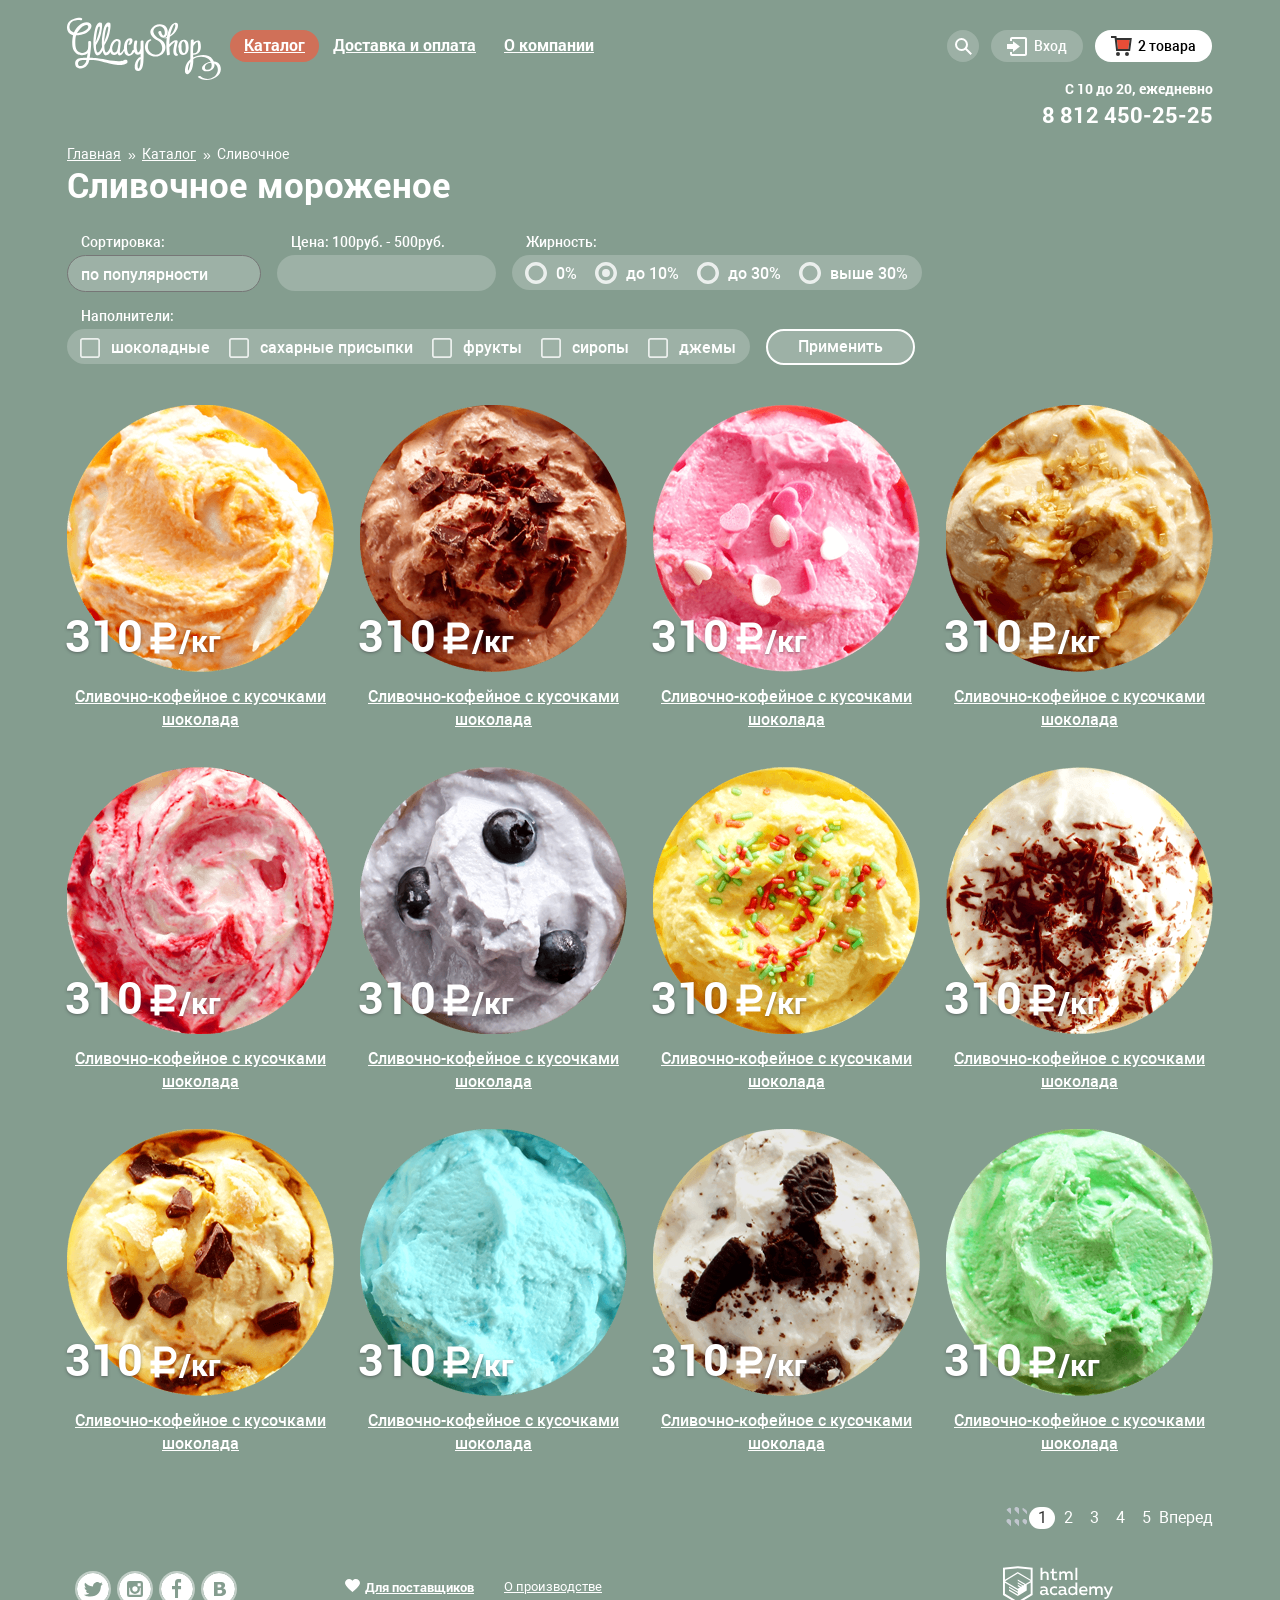
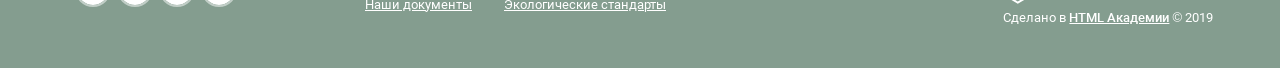
==== catalog.html @ 38259464 "декор-2" ====
<!DOCTYPE html>
<html lang="ru">

<head>
  <meta charset="utf-8">
  <title>HTML Academy: Глейси</title>
  <link rel="stylesheet" href="css/style.css">
</head>

<body class="page-body  page-body--inner-page ">
  <div class="convert">
    <header class="page-header">
      <img class="logo  navigation__logo  header__column-left" src="img/logo.svg" width="154" height="64" alt="Логотип Gllacy Shop">
      <nav class="navigation header__column-center">
        <ul class="navigation-list">
          <li class="navigation-list__item">
            <a class="navigation-list__link navigation-list__link--current">Каталог</a>
            <ul class="nested-list navigation__nested-list">
              <li class="nested-list__item"><a class="nested-list__link nested-list__link--heading" href="#">Новинки</a></li>
              <li class="nested-list__item"><a class="nested-list__link" href="catalog.html">Сливочное</a></li>
              <li class="nested-list__item"><a class="nested-list__link" href="#">Щербеты</a></li>
              <li class="nested-list__item"><a class="nested-list__link" href="#">Фруктовый лед</a></li>
              <li class="nested-list__item"><a class="nested-list__link" href="#">Мелорин</a></li>
            </ul>
          </li>
          <li class="navigation-list__item"><a class="navigation-list__link" href="#">Доставка и оплата</a></li>
          <li class="navigation-list__item"><a class="navigation-list__link" href="#">О компании</a></li>
        </ul>
      </nav>
      <div class="header__column-right">
        <ul class="user-navigation">
          <li class="user-navigation__item">
            <button class="user-navigation__icon user-navigation__icon--search" type="button" name="button-search-icon" aria-label="При наведении показывается форма поискаg сайту"><svg xmlns="http://www.w3.org/2000/svg" xmlns:xlink="http://www.w3.org/1999/xlink"
                width="17" height="17" viewbox="0 0 17 17">
                <path fill="#fff" d="M16.958 15.527L11.75 10.32A6.455 6.455 0 0 0 13 6.5 6.5 6.5 0 1 0 6.5 13a6.465 6.465 0 0 0 3.839-1.263l5.205 5.204 1.414-1.414zM6.5 11C4.019 11 2 8.981 2 6.5S4.019 2 6.5 2 11 4.019 11 6.5 8.981 11 6.5 11z" /></svg></button>
            <!--форма поиска -->
            <form class="search-form popup-form user-navigation__popup-form " action="https://echo.htmlacademy.ru" method="get" aria-label="Поиск по сайту">
              <input class="input search-form__input" type="search" name="search" placeholder="Что ищем?">
              <button class="button search-form__button" type="submit">Найти</button>
            </form>
          </li>
          <li class="user-navigation__item">
            <a class="user-navigation__icon user-navigation__icon--login " href="#"><svg class="user-navigation__button-icon" xmlns="http://www.w3.org/2000/svg" xmlns:xlink="http://www.w3.org/1999/xlink" width="21" height="19" viewbox="0 0 21 19">
                <g fill="#fff">
                  <path d="M6 14.875L12.917 9.5 6 4.125v2.917H-.042v4.917H6z" />
                  <path d="M18 0H5C3.9 0 3 .9 3 2v2h2V2h13v15H5v-2H3v2c0 1.1.9 2 2 2h13c1.1 0 2-.9 2-2V2c0-1.1-.9-2-2-2z" />
                </g>
              </svg> Вход</a>
            <!-- Форма входа-->
            <form class=" form-login user-navigation__form-login popup-form user-navigation__popup-form" action="https://echo.htmlacademy.ru" method="post" aria-label="Форма входа в личный кабинет">
              <input class="input form-login__input" type="email" name="login" placeholder="Электронная почта">
              <input class="input form-login__input" type="password" name="password" placeholder="Пароль">
              <button class="button form-login__button" type="submit">Войти</button>
              <div class="form-login__wrapper form-login__wrapper--right">
                <a href="#" class="link">Забыли пароль?</a>
                <a href="#" class="link">Новая регистрация</a>
              </div>
            </form>
          </li>
          <li class="user-navigation__item">
            <a class="user-navigation__icon shopping-cart-icon shopping-cart-icon--full" href="#" aria-label="Корзина: 2 товара">
              <svg class="user-navigation__button-icon" xmlns="http://www.w3.org/2000/svg" width="21" height="20" viewbox="0 0 21 20">
                <path fill="#E84D37" d="M5.888 4.031L6.922 13h10.45l1.176-8.969z" />
                <circle fill="#343434" cx="6.984" cy="18" r="2" />
                <circle fill="#343434" cx="15.984" cy="18" r="2" />
                <path fill="#343434" d="M5.657 2.031L5.422 0H0v2h3.64l1.5 13h13.988l1.699-12.969H5.657zM17.372 13H6.922L5.888 4.031h12.66L17.372 13z" />
              </svg>
              2 товара </a>
            <div class="shopping-cart-nested popup-form user-navigation__popup-form">
              <ul class="shopping-cart-nested__list">
                <li class="shopping-cart-nested__item">
                  <img class="shopping-cart-nested__preview" src="img/catalog-preview-4.png" width="33" height="33" alt="Мороженное жетлого цвета с белыми прожилками">
                  <p class="text shopping-cart-nested__description">Пломбир с апельсиновым джемом</p>
                  <p class="text shopping-cart-nested__quantity">1,5 кг х<span class="shopping-cart-nested__price">200 руб.</span></p>
                  <p class="text shopping-cart-nested__cost">300 руб.</p>
                  <button class="button-delete" type="button" name="shopping-cart-delete"></button>
                </li>
                <li class="shopping-cart-nested__item">
                  <img class="shopping-cart-nested__preview" src="img/catalog-preview-7.png" width="33" height="33" alt="Мороженное  светло-коричневого цвета с присыпкой из тертого шоколада">
                  <p class="text shopping-cart-nested__description">Клубничный пломбир с присыпкой из белого шоколада</p>
                  <p class="text shopping-cart-nested__quantity">1,5 кг х<span class="shopping-cart-nested__price">300 руб.</span></p>
                  <p class="text shopping-cart-nested__cost">450 руб.</p>
                </li>
              </ul>
              <strong class="text shopping-cart-nested__cost">Итого: 750 руб.</strong>
              <a class="button shopping-cart-nested__button" href="#">Оформить заказ</a>
            </div>
          </li>
        </ul>
        <p class="header-contacts">
          <span class="text header-contacts__text">C 10 до 20, ежедневно</span>
          <a class="telephone header-contacts__telephone" href="tel:8812450525207">8 812 450-25-25</a>
        </p>
      </div>
    </header>
    <main class="inner-page">
      <ul class="breadcrumbs">
        <li class="breadcrumbs-item"><a class="link breadcrumbs-item__link" href="index.html">Главная</a></li>
        <li class="breadcrumbs-item"><a class="link breadcrumbs-item__link" href="#">Каталог</a></li>
        <li class="breadcrumbs-item"><a class="link breadcrumbs-item__link breadcrumbs-item__link--current">Сливочное</a></li>
      </ul>
      <h1 class="inner-page__title">Сливочное мороженое</h1>

      <!--Форма сортировки-->
      <section class="sorting">
        <form class="form-sorting" action="https://echo.htmlacademy.ru" method="get">
          <fieldset class="sorting__fieldset">
            <legend class="sorting__legend">Сортировка:</legend>
            <div class="sorting__select-wrapper">
              <select class="sorting__select sorting-item-wrapper" name="sorting-type">
                <option class="sorting__select-item" value="by-popularity">по популярности</option>
                <option class="sorting__select-item" value="cheap-first">сначала недорогие</option>
                <option class="sorting__select-item" value="dear-first">сначала дорогие</option>
                <option class="sorting__select-item" value="fatty-fatty">по жирности</option>
              </select>
            </div>
          </fieldset>
          <fieldset class="sorting__fieldset">
            <legend class= "sorting__legend">Цена: 100руб. - 500руб.</legend>
            <div class="sorting-item-wrapper sorting-item-wrapper--toggle">
              <div class=" toggle toggle--1"></div>
              <div class=" toggle toggle--2"></div>
              <div class="rail rail--1"></div>
              <div class="rail rail--2"></div>
            </div>
            <!--Ползунки -->
          </fieldset>
          <fieldset class="sorting__fieldset">
            <legend class="sorting__legend">Жирность:</legend>
            <div class="sorting-item-wrapper">
              <input id="fat-percentage--0" class="sorting__input sorting__input--type-radio" type="radio" name="fat-percentage" value="0">
              <label for="fat-percentage--0" class="sorting__label">0%</label>
              <input id="fat-percentage--up-to-10" class="sorting__input sorting__input--type-radio" type="radio" name="fat-percentage" value="up-to-10" checked>
              <label for="fat-percentage--up-to-10" class="sorting__label">до 10%</label>
              <input id="fat-percentage--up-to-30" class="sorting__input sorting__input--type-radio" type="radio" name="fat-percentage" value="up-to-30">
              <label for="fat-percentage--up-to-30" class="sorting__label">до 30%</label>
              <input id="fat-percentage--more-then-30" class="sorting__input sorting__input--type-radio" type="radio" name="fat-percentage" value="more-then-30">
              <label for="fat-percentage--more-then-30" class="sorting__label"> выше 30%</label>
            </div>
          </fieldset>
          <fieldset class="sorting__fieldset">
            <legend class="sorting__legend">Наполнители:</legend>
            <div class="sorting-item-wrapper">
              <input id="filler-chocolate" class="sorting__input sorting__input--type-checkbox" type="checkbox" name="filler-chocolate">
              <label for="filler-chocolate" class="sorting__label"> шоколадные </label>
              <input id="filler-sugar" class="sorting__input sorting__input--type-checkbox" type="checkbox" name="filler-sugar">
              <label for="filler-sugar" class="sorting__label"> сахарные присыпки </label>
              <input id="filler-fruits" class="sorting__input sorting__input--type-checkbox" type="checkbox" name="filler-fruits">
              <label for="filler-fruits" class="sorting__label"> фрукты </label>
              <input id="filler-syrup" class="sorting__input sorting__input--type-checkbox" type="checkbox" name="filler-syrup">
              <label for="filler-syrup" class="sorting__label"> сиропы </label>
              <input id="filler-jam" class="sorting__input sorting__input--type-checkbox" type="checkbox" name="filler-jam">
              <label for="filler-jam" class="sorting__label"> джемы </label>
            </div>
          </fieldset>
          <button class="sorting-item-wrapper sorting__button " type="submit" name="button-form-sorting">Применить</button>
        </form>
      </section>
      <ul class="calalog-list inner-page__catalog">
        <li class="catalog-item">
          <div class="catalog-item__wrapper-image">
            <img class="catalog-item__image" src="img/catalog-preview-4.png" width="267" height="267" alt="Мороженное  светло-коричневого цвета с присыпкой из тертого шоколада">
            <p class="catalog-item__price">310 <span class=" catalog-item__price--measure">/кг</span></p>
          </div>
          <h3 class="catalog-item__title">
            <a class="link catalog-item__link" href="#">Сливочно-кофейное с кусочками шоколада</a>
          </h3>
          <div class="catalog-item__container">
            <a class="button catalog-item__button" href="#">Быстрый просмотр</a>
          </div>
        </li>
        <li class="catalog-item">
          <div class="catalog-item__wrapper-image">
            <img class="catalog-item__image" src="img/catalog-preview-6.png" width="267" height="267" alt="Мороженное  светло-коричневого цвета с присыпкой из тертого шоколада">
            <p class="catalog-item__price">310 <span class=" catalog-item__price--measure">/кг</span></p>
          </div>
          <h3 class="catalog-item__title">
            <a class="link catalog-item__link" href="#">Сливочно-кофейное с кусочками шоколада</a>
          </h3>
          <div class="catalog-item__container">
            <a class="button catalog-item__button" href="#">Быстрый просмотр</a>
          </div>
        </li>
        <li class="catalog-item">
          <div class="catalog-item__wrapper-image">
            <img class="catalog-item__image" src="img/catalog-preview-7.png" width="267" height="267" alt="Мороженное  светло-коричневого цвета с присыпкой из тертого шоколада">
            <p class="catalog-item__price">310 <span class=" catalog-item__price--measure">/кг</span></p>
          </div>
          <h3 class="catalog-item__title">
            <a class="link catalog-item__link" href="#">Сливочно-кофейное с кусочками шоколада</a>
          </h3>
          <div class="catalog-item__container">
            <a class="button catalog-item__button" href="#">Быстрый просмотр</a>
          </div>
        </li>
        <li class="catalog-item">
          <div class="catalog-item__wrapper-image">
            <img class="catalog-item__image" src="img/catalog-preview-8.png" width="267" height="267" alt="Мороженное  светло-коричневого цвета с присыпкой из тертого шоколада">
            <p class="catalog-item__price">310 <span class=" catalog-item__price--measure">/кг</span></p>
          </div>
          <h3 class="catalog-item__title">
            <a class="link catalog-item__link" href="#">Сливочно-кофейное с кусочками шоколада</a>
          </h3>
          <div class="catalog-item__container">
            <a class="button catalog-item__button" href="#">Быстрый просмотр</a>
          </div>
        </li>
        <li class="catalog-item">
          <div class="catalog-item__wrapper-image">
            <img class="catalog-item__image" src="img/catalog-preview-9.png" width="267" height="267" alt="Мороженное  светло-коричневого цвета с присыпкой из тертого шоколада">
            <p class="catalog-item__price">310 <span class=" catalog-item__price--measure">/кг</span></p>
          </div>
          <h3 class="catalog-item__title">
            <a class="link catalog-item__link" href="#">Сливочно-кофейное с кусочками шоколада</a>
          </h3>
          <div class="catalog-item__container">
            <a class="button catalog-item__button" href="#">Быстрый просмотр</a>
          </div>
        </li>
        <li class="catalog-item">
          <div class="catalog-item__wrapper-image">

            <img class="catalog-item__image" src="img/catalog-preview-11.png" width="267" height="267" alt="Мороженное  светло-коричневого цвета с присыпкой из тертого шоколада">
            <p class="catalog-item__price">310 <span class=" catalog-item__price--measure">/кг</span></p>
          </div>
          <h3 class="catalog-item__title">
            <a class="link catalog-item__link" href="#">Сливочно-кофейное с кусочками шоколада</a>
          </h3>
          <div class="catalog-item__container">
            <a class="button catalog-item__button" href="#">Быстрый просмотр</a>
          </div>
        </li>
        <li class="catalog-item">
          <div class="catalog-item__wrapper-image">
            <img class="catalog-item__image" src="img/catalog-preview-1.png" width="267" height="267" alt="Мороженное  светло-коричневого цвета с присыпкой из тертого шоколада">
            <p class="catalog-item__price">310 <span class=" catalog-item__price--measure">/кг</span></p>
          </div>
          <h3 class="catalog-item__title">
            <a class="link catalog-item__link" href="#">Сливочно-кофейное с кусочками шоколада</a>
          </h3>
          <div class="catalog-item__container">
            <a class="button catalog-item__button" href="#">Быстрый просмотр</a>
          </div>
        </li>
        <li class="catalog-item">
          <div class="catalog-item__wrapper-image">
            <img class="catalog-item__image" src="img/catalog-preview-3.png" width="267" height="267" alt="Мороженное  светло-коричневого цвета с присыпкой из тертого шоколада">
            <p class="catalog-item__price">310 <span class=" catalog-item__price--measure">/кг</span></p>
          </div>
          <h3 class="catalog-item__title">
            <a class="link catalog-item__link" href="#">Сливочно-кофейное с кусочками шоколада</a>
          </h3>
          <div class="catalog-item__container">
            <a class="button catalog-item__button" href="#">Быстрый просмотр</a>
          </div>
        </li>
        <li class="catalog-item">
          <div class="catalog-item__wrapper-image">
            <img class="catalog-item__image" src="img/catalog-preview-10.png" width="267" height="267" alt="Мороженное  светло-коричневого цвета с присыпкой из тертого шоколада">
            <p class="catalog-item__price">310 <span class="catalog-item__price--measure">/кг</span></p>
          </div>
          <h3 class="catalog-item__title">
            <a class="link catalog-item__link" href="#">Сливочно-кофейное с кусочками шоколада</a>
          </h3>
          <div class="catalog-item__container">
            <a class="button catalog-item__button" href="#">Быстрый просмотр</a>
          </div>
        </li>
        <li class="catalog-item">
          <div class="catalog-item__wrapper-image">
            <img class="catalog-item__image" src="img/catalog-preview-12.png" width="267" height="267" alt="Мороженное  светло-коричневого цвета с присыпкой из тертого шоколада">
            <p class="catalog-item__price">310 <span class=" catalog-item__price--measure">/кг</span></p>
          </div>
          <h3 class="catalog-item__title">
            <a class="link catalog-item__link" href="#">Сливочно-кофейное с кусочками шоколада</a>
          </h3>
          <div class="catalog-item__container">
            <a class="button catalog-item__button" href="#">Быстрый просмотр</a>
          </div>
        </li>
        <li class="catalog-item">
          <div class="catalog-item__wrapper-image">
            <img class="catalog-item__image" src="img/catalog-preview-2.png" width="267" height="267" alt="Мороженное  светло-коричневого цвета с присыпкой из тертого шоколада">
            <p class="catalog-item__price">310 <span class=" catalog-item__price--measure">/кг</span></p>
          </div>
          <h3 class="catalog-item__title">
            <a class="link catalog-item__link" href="#">Сливочно-кофейное с кусочками шоколада</a>
          </h3>
          <div class="catalog-item__container">
            <a class="button catalog-item__button" href="#">Быстрый просмотр</a>
          </div>
        </li>
        <li class="catalog-item">
          <div class="catalog-item__wrapper-image">
            <img class="catalog-item__image" src="img/catalog-preview-5.png" width="267" height="267" alt="Мороженное  светло-коричневого цвета с присыпкой из тертого шоколада">
            <p class="catalog-item__price">310 <span class="catalog-item__price--measure">/кг</span></p>
          </div>
          <h3 class="catalog-item__title">
            <a class="link catalog-item__link" href="#">Сливочно-кофейное с кусочками шоколада</a>
          </h3>
          <div class="catalog-item__container">
            <a class="button catalog-item__button" href="#">Быстрый просмотр</a>
          </div>
        </li>

      </ul>
      <ul class="paginator">
        <li class="paginator-item "><a class="paginator-item__link paginator-item__link--back paginator-item__link--disable">Назад</a></li>
        <li class="paginator-item "><a class="paginator-item__link paginator-item__link--current">1</a></li>
        <li class="paginator-item "><a class="paginator-item__link" href="#2">2</a></li>
        <li class="paginator-item "><a class="paginator-item__link" href="#3">3</a></li>
        <li class="paginator-item "><a class="paginator-item__link" href="#4">4</a></li>
        <li class="paginator-item "><a class="paginator-item__link" href="#5">5</a></li>
        <li class="paginator-item "><a class="paginator-item__link paginator-item__link--next" href="#next">Вперед</a></li>
      </ul>
    </main>
    <footer class="page-footer">
      <ul class="social-list">
        <li class="social-item"><a class="social-item__link social-item__link--twitter " href="https://twitter.com/htmlacademy_ru?lang=ru" aria-label="HTML Академия в Twitter"></a></li>
        <li class="social-item"><a class="social-item__link social-item__link--instagram " href="https://www.instagram.com/htmlacademy/?hl=ru" aria-label="HTML Академия в Instagram"></a></li>
        <li class="social-item"><a class="social-item__link social-item__link--facebook " href="https://www.facebook.com/htmlacademy/" aria-label="HTML Академия в Facebook"></a></li>
        <li class="social-item"><a class="social-item__link social-item__link--vkontakte " href="https://vk.com/htmlacademy" aria-label="HTML Академия в Vkontakte"></a></li>
      </ul>
      <ul class="legal-list">
        <li class="legal-item"><a class="link legal-item__link  legal-item__link--accent" href="#">Для поставщиков</a></li>
        <li class="legal-item"><a class="link legal-item__link" href="#">Наши документы</a></li>
        <li class="legal-item"><a class="link legal-item__link" href="#">О производстве</a></li>
        <li class="legal-item"><a class="link legal-item__link" href="#">Экологические стандарты</a></li>
      </ul>
      <div class="copyright">
        <a href="https://htmlacademy.ru/intensive/htmlcss" class="copyright__logo-link"><img class="copyright__logo" src="img/logo-htmlacademy.svg " alt="Логотип htmlacademy" width="110" height="40"></a>
        <p class="text copyright__text">Сделано в <a class="link copyright__link" href="https://htmlacademy.ru/intensive/htmlcss">HTML Академии</a> © 2019</p>
      </div>
    </footer>
  </div>
</body>

</html>
---- css/style.css ----
@font-face {
  font-family: 'roboto';
  font-weight: 300;
  font-style: normal;
  src: url('fonts/roboto.woff2') format('woff2'),
    url('fonts/roboto.woff') format('woff');
}

@font-face {
  font-family: 'roboto';
  font-weight: 500;
  font-style: normal;
  src: url('fonts/robotomedium.woff2') format('woff2'),
    url('fonts/robotomedium.woff') format('woff');
}

@font-face {
  font-family: 'roboto';
  font-weight: 900;
  font-style: normal;
  src: url('fonts/robotobold.woff2') format('woff2'),
    url('fonts/robotobold.woff') format('woff');
}

*,
*::before,
*::after {
  box-sizing: inherit;
}

html {
  box-sizing: border-box;
}

.site-wrapper {
  min-width: 1200px;
  /* Для демонстрации */
  min-height: 100vh;
  transition: background-image .5s ease, background-color .5s ease;
  background-color: #849d8f;
  background-image: url('../img/slider-ice-1.png');
  background-repeat: no-repeat;
  background-position: top center;
}

.site-wrapper::before,
.site-wrapper::after {
  visibility: hidden;
  content: '';
}

.site-wrapper::before {
  background-image: url('../img/slider-ice-2.png');
}

.site-wrapper::after {
  background-image: url('../img/slider-ice-3.png');
}

.slider {
  position: relative;
  display: flex;
  align-items: center;
  flex-direction: column;
  padding-top: 321px;
  text-align: center;
  color: #fff;
}

.slider-list {
  margin: 0;
  padding: 0;
  list-style: none;
}

.slide {
  display: none;
}

.slide-title {
  font-size: 60px;
  font-weight: 800;
  line-height: 60px;
  width: 700px;
  margin: 0 auto;
  margin-bottom: 27px;
}

.button {
  font-size: 31px;
  font-weight: 600;
  line-height: 41px;
  display: inline-block;
  padding: 12px 44px;
  cursor: pointer;
  text-align: center;
  vertical-align: top;
  text-decoration: none;
  color: #fff;
  border: none;
  border-radius: 50px;
  background: #f26843;
  background: linear-gradient(to bottom, #f26843 0%, #e74a35 100%);
  box-shadow: 0 2px 2px rgba(172, 16, 0, .64);
  text-shadow: 0 2px 5px rgba(160, 32, 11, .76);
}

.button:hover {
  background: linear-gradient(to bottom, #f58669 0%, #ec6f5e 100%);
  box-shadow: 0 2px 2px rgba(172, 16, 0, 1);
}

.button:active {
  background: linear-gradient(to bottom, #d84732 0%, #e1613e 100%);
  box-shadow: inset 0 2px 2px rgba(172, 16, 0, 1);
}

.slider-controls {
  font-size: 0;
  position: absolute;
  z-index: 20;
  bottom: 63px;
  left: 0;
}

.slider-controls label {
  display: inline-block;
  width: 17px;
  height: 17px;
  margin-right: 8px;
  cursor: pointer;
  vertical-align: top;
  border: 2px solid #fff;
  border-radius: 50%;
  background-color: transparent;
}

#product-1:checked~.site-wrapper {
  background-color: #849d8f;
  background-image: url('../img/slider-ice-1.png');
}

#product-2:checked~.site-wrapper {
  background-color: #8996a6;
  background-image: url('../img/slider-ice-2.png');
}

#product-3:checked~.site-wrapper {
  background-color: #9d8b84;
  background-image: url('../img/slider-ice-3.png');
}

#product-1:checked~.site-wrapper #slide1,
#product-2:checked~.site-wrapper #slide2,
#product-3:checked~.site-wrapper #slide3 {
  display: flex;
  align-items: center;
  flex-direction: column;
}

#product-1:checked~.site-wrapper label[for='product-1'],
#product-2:checked~.site-wrapper label[for='product-2'],
#product-3:checked~.site-wrapper label[for='product-3'] {
  background-color: #fff;
}

.page-body {
  display: flex;
  align-items: stretch;
  flex-direction: column;
  justify-content: flex-start;
  padding: 0;
}

.page-body--inner-page {
  background-color: #849d8f;
}

.convert {
  position: relative;
  width: 1200px;
  margin-right: auto;
  margin-left: auto;
  padding-right: 27px;
  padding-left: 27px;
}

.visually-hidden {
  position: absolute;
  overflow: hidden;
  clip: rect(0, 0, 0, 0);
  width: 1px;
  height: 1px;
  margin: -1px;
  padding: 0;
  border: 0;
}

.text {
  font-family: roboto, arial, sans-serif;
  font-size: 16px;
  font-weight: 300;
  line-height: 22px;
  margin-top: 0;
  padding-top: 0;
  text-align: left;
  color: #323232;
}

.page-header {
  display: flex;
  align-items: flex-start;
  flex-direction: row;
  justify-content: flex-start;
  width: 100%;
  margin-top: 7px;
}

.header__column-right {
  display: flex;
  align-items: flex-end;
  flex-direction: column;
  justify-content: flex-start;
  margin-left: auto;
}

.navigation {
  display: flex;
  flex-direction: row;
  flex-wrap: wrap;
  justify-content: flex-start;
}

.navigation__logo {
  position: relative;
  margin-top: 2px;
}

.navigation-list {
  display: flex;
  flex-direction: row;
  flex-wrap: wrap;
  margin: 0;
  margin-top: 15px;
  padding: 0;
  padding-left: 9px;
  list-style: none;
}

.navigation-list__item {
  position: relative;
}

.navigation-list__link {
  font-family: roboto, arial, sans-serif;
  font-size: 16px;
  font-weight: 900;
  line-height: 22px;
  display: block;
  padding-top: 4px;
  padding-bottom: 6px;
  padding-right: 14px;
  padding-left: 14px;
  text-align: left;
  text-decoration: underline;
  color: white;
  border-radius: 50px;
  background-color: transparent;
}

.navigation-list__link:hover {
  text-decoration: none;
  color: black;
  background-color: white;
}

.navigation-list__link:active {
  text-decoration: none;
  color: black;
  background-color: white;
  box-shadow: inset 0 2px 1px 1px #696969;
}

.navigation-list__link--current {
  background-color: #d07058;
}

.nested-list {
  position: absolute;
  z-index: 1;
  top: 30px;
  left: -5px;
  display: flex;
  overflow: hidden;
  clip: auto;
  flex-direction: column;
  margin-left: 0;
  margin-left: 0;
  padding-left: 0;
  list-style: none;
  border-radius: 5px;
}

.navigation-list__item>.navigation__nested-list {
  display: none;
}

.navigation-list__item:hover>.navigation__nested-list {
  display: flex;
}

.nested-list__item {
  display: block;
}

.nested-list__link {
  font-family: roboto, arial, sans-serif;
  font-size: 14px;
  font-weight: 300;
  line-height: 16px;
  display: block;
  padding: 10px;
  padding-left: 20px;
  text-decoration: none;
  color: black;
  background-color: white;
}

.nested-list__link:hover {
  background-color: #fbded7;
}

.nested-list__link:active {
  background-color: #d07058;
}

.nested-list__link--heading {
  font-weight: 900;
}

.nested-list__link--heading::after {
  display: block;
  height: 1px;
  margin-right: 6px;
  margin-left: 6px;
  content: '';
  background-color: #d1d0ce;
}

.user-navigation {
  display: flex;
  flex-direction: row;
  justify-content: flex-end;
  margin: 0;
  margin-right: 1px;
  padding-left: 0;
  padding-top: 15px;
  list-style: none;
  align-items: flex-start;
}

.user-navigation__item {
  position: relative;
  display: block;
  padding: 0px;
  margin-left: 12px;
}

.user-navigation__icon {
  font-family: roboto, arial, sans-serif;
  font-size: 14px;
  font-weight: 500;
  line-height: 22px;
  display: block;
  padding-left: 16px;
  padding-right: 16px;
  padding-top: 5px;
  padding-bottom: 5px;
  text-align: center;
  text-decoration: none;
  color: white;
  border-style: none;
  border-radius: 50px;
  background-color: rgba(255, 255, 255, .2);
  vertical-align: middle;
  display: flex;
  justify-content: center;
  align-items: center;
}

.user-navigation__button-icon {
  margin-right: 6px;
}

.user-navigation__icon:hover {
  color: black;
  background-color: rgba(255, 255, 255, 1);
}

.user-navigation__icon--search {
  width: 32px;
  height: 32px;
  padding: 5px;
  border-radius: 50%;
  vertical-align: middle;
}

.user-navigation__icon--search:hover>svg>path {
  fill: black;
}

.user-navigation__icon--login:hover>svg>g {
  fill: black;
}

.user-navigation__popup-form {
  top: 30px;
  left: -5px;
}

.popup-form {
  position: absolute;
  z-index: 1;
  display: flex;
  flex-direction: column;
  padding: 20px;
  border-color: #d3d3d2;
  border-radius: 5px;
  background-color: #f8f7f4;
}

.user-navigation__item>.user-navigation__popup-form {
  display: none;
}

.user-navigation__item:hover>.user-navigation__popup-form {
  display: flex;
}

.shopping-cart-icon:hover>svg>g {
  fill: black;
}

.input {
  font-family: roboto, arial, sans-serif;
  font-size: 14px;
  font-weight: 300;
  line-height: 24px;
  padding: 10px;
  text-decoration: none;
  color: #999;
  border-width: 1px;
  border-style: solid;
  border-color: #d3d3d2;
  border-radius: 5px;
  background-color: white;
  box-shadow: none;
}

.button {
  font-family: roboto, arial, sans-serif;
  font-size: 18px;
  font-weight: 900;
  line-height: 24px;
  display: inline-block;
  padding: 10px;
  padding-right: 20px;
  padding-left: 20px;
  -webkit-transform: matrix(1.04013375779322, 0, 0, 1.04013375779322, 0, 0);
  -moz-transform: matrix(1.04013375779322, 0, 0, 1.04013375779322, 0, 0);
  -ms-transform: matrix(1.04013375779322, 0, 0, 1.04013375779322, 0, 0);
  text-align: center;
  text-decoration: none;
  color: white;
  border: none;
  border-radius: 50px;
  background-color: white;
  background-image: -moz-linear-gradient(90deg, rgb(231, 74, 53) 0%, rgb(242, 104, 67) 100%);
  background-image: -webkit-linear-gradient(90deg, rgb(231, 74, 53) 0%, rgb(242, 104, 67) 100%);
  background-image: -ms-linear-gradient(90deg, rgb(231, 74, 53) 0%, rgb(242, 104, 67) 100%);
  box-shadow: 0 2px 2px 0 rgba(172, 16, 0, .64);
  text-shadow: 0 2px 5px rgba(160, 32, 11, .76);
}

.link {
  font-family: roboto, arial, sans-serif;
  font-size: 16px;
  font-weight: 500;
  line-height: 18px;
  text-align: center;
  text-decoration: underline;
  color: white;
}

.link:hover {
  color: #ffbc9e;
}

.link:active {
  color: #ffbc9e;
}

.popup-form__link {
  font-size: 13px;
  font-weight: 300;
  color: black;
}

.shopping-cart-icon--full {
  background-color: white;
  color: black;
}

.shopping-cart-nested__list {
  position: relative;
  list-style: none;
}

.shopping-cart-nested__list:last-child::after {
  position: absolute;
  display: block;
  height: 1px;
  content: '';
  background-color: #cacac7;
}

.shopping-cart-nested__cost {
  font-size: 15px;
  font-weight: 900;
  text-align: right;
}

.shopping-cart-nested__description {
  font-size: 13px;
}

.shopping-cart-nested__quantity {
  font-size: 13px;
}

.shopping-cart-nested__price {
  font-size: 13px;
  color: #999;
}

.shopping-cart-nested__cost {
  font-size: 13px;
}

.header-contacts {
  display: flex;
  align-items: flex-end;
  flex-direction: column;
  color: white;
}

.header-contacts__text {
  font-size: 14px;
  font-weight: 900;
  color: inherit;
}

.telephone {
  font-family: roboto, arial, sans-serif;
  font-size: 22px;
  font-weight: 900;
  text-decoration: none;
  color: inherit;
}

.slide-title {
  font-family: roboto, arial, sans-serif;
  font-size: 60px;
  font-weight: 900;
  line-height: 60.35px;
  color: white;
}

.slide-button {
  font-size: 32px;
  font-weight: 900;
  line-height: 44px;
  align-self: center;
  width: 280px;
}

.stock {
  margin-top: 30px;
}

.stock__list {
  display: flex;
  flex-direction: row;
  flex-wrap: wrap;
  justify-content: space-between;
  margin: 0;
  padding: 0;
  list-style: none;
}

.stock-item {
  display: flex;
  align-items: flex-start;
  flex-direction: column;
  width: 560px;
  min-height: 230px;
  padding: 20px;
  border-radius: 15px;
}

.stock-item--raspberries {
  background-image: url('../img/background-raspberries.jpg');
}

.stock-item--chocolate {
  background-image: url('../img/background-chocolate.jpg');
}

.stock-item__title {
  font-family: roboto, arial, sans-serif;
  font-size: 35px;
  font-weight: 900;
  line-height: 41px;
  margin-top: 0;
  text-align: left;
  color: white;
}

.stock-item__text {
  font-family: roboto, arial, sans-serif;
  font-size: 18px;
  font-weight: 900;
  line-height: 22px;
  text-align: left;
  color: white;
}

.stock-item__button {
  align-self: flex-end;
  text-shadow: none;
}

.catalog {
  margin-top: 50px;
}

.calalog-list {
  font-size: 0;
  display: flex;
  flex-direction: row;
  flex-wrap: wrap;
  justify-content: space-between;
  margin: 0;
  padding: 0;
  list-style: none;
}

.catalog-item {
  position: relative;
  width: 267px;
  margin: 0;
  padding: 0;
  margin-bottom: 36px;
}

.catalog-item__wrapper-image {
  position: relative;
}

.catalog-item__wrapper-image--flag::before {
  position: absolute;
  content: "хит";
  display: block;
  width: 62px;
  height: 62px;
  border-radius: 50%;
  background-color: white;
  background-image: url("../img/hit.svg");
  background-position: center;
  background-repeat: no-repeat;
  top: 0px;
  left: 0px;
  z-index: 6;
}

.catalog-item__title {
  margin-top: 13px;
}

.catalog-item__link {
  display: block;
  text-align: center;
  line-height: 23px;
}

.catalog-item__image {
  margin-left: auto;
  margin-right: auto;
}

.catalog-item__flag {
  font-size: 0;
  position: absolute;
  top: 0;
  left: 0;
  width: 62px;
  height: 62px;
  border-radius: 50%;
  background-color: white;
  background-image: url('../img/hit.svg');
  background-repeat: no-repeat;
}

.catalog-item__price {
  font-family: roboto, arial, sans-serif;
  font-size: 45px;
  font-weight: 900;
  font-weight: bold;
  line-height: 45px;
  position: absolute;
  padding: 0px;
  left: -2px;
  top: 207px;
  display: flex;
  align-items: baseline;
  flex-direction: row;
  text-align: left;
  color: white;
  text-shadow: 0 1px 3px rgba(49, 50, 53, .5);
  margin: 0px;
}

.catalog-item__price--measure {
  font-size: 30px;
  position: relative;
  padding-left: 36px;
}

.catalog-item__price--measure::before {
  position: absolute;
  bottom: 8px;
  left: 6px;
  display: block;
  width: 30px;
  height: 33px;
  content: '';
  background-image: url('../img/ruble.svg');
  background-repeat: no-repeat;
  background-position: center;
  -webkit-svg-shadow: 0 1px 3px rgba(49, 50, 53, .5);
}

/*Разобраться с тенюшечкой.*/
.catalog-item__container {
  z-index: 4;
  display: none;
  width: 100%;
  text-align: center;
  margin-top: 9px;
  margin-bottom: 5px;
}

.catalog-item:hover {
  z-index: 2;
}

.catalog-item:hover>.catalog-item__container {
  z-index: 6;
  display: block;
  position: absolute;
  top: 324px;
}

.catalog-item:hover>.catalog-item__container::after {
  position: absolute;
  z-index: -1;
  top: -340px;
  left: -13px;
  display: block;
  width: 293px;
  height: 405px;
  content: '';
  border-radius: 5px;
  background-color: rgba(255, 255, 255, .2);
  box-shadow: 0 20px 20px 0 rgba(0, 0, 0, .4);
}

.catalog-item__button {
  display: inline-block;
  text-align: center;
  text-shadow: none;
  padding-top: 7px;
  padding-bottom: 11px;
  padding-right: 16px;
  padding-left: 16px;
  letter-spacing: -0.02em;
}

.catalog-item__container::after {
  display: block;
  content: '';
}

.advantages {
  padding: 20px;
  border-radius: 10px;
  background-color: #e8d3ad;
  background-image: url('../img/pattern-waffle.jpg');
}

.advantages__description {
  font-size: 24px;
  font-weight: 500;
  line-height: 30px;
}

.advantages-list {
  display: flex;
  flex-direction: row;
  flex-wrap: wrap;
  justify-content: space-between;
  margin: 0;
  padding: 0;
  list-style: none;
}

.advantages-item {
  position: relative;
  width: 540px;
  padding-left: 60px;
}

.advantages-item::before {
  position: absolute;
  top: 0;
  left: 0;
  width: 62px;
  height: 62px;
  content: '';
  background-repeat: no-repeat;
}

.advantages-item--ice-cream::before {
  background-image: url('../img/ice-cream.svg');
}

.advantages-item--cow::before {
  background-image: url('../img/cow.svg');
}

.advantages-item--eco::before {
  background-image: url('../img/eco.svg');
}

.advantages-item--thermometer::before {
  background-image: url('../img/thermometer.svg');
}

.advantages-list:nth-child(4)::before {
  position: absolute;
  top: 0;
  left: 0;
  width: 62px;
  height: 62px;
  content: '';
  background-image: url('../img/thermometer.svg');
}

.news {
  display: flex;
  display: flex;
  flex-direction: row;
  flex-direction: row;
  flex-wrap: wrap;
  justify-content: space-between;
  margin-top: 50px;
}

.news__item {
  width: 560px;
}

.news-article {
  padding: 20px;
  border-radius: 10px;
  background-color: white;
  background-image: url('../img/article-illustration.jpg');
  background-repeat: no-repeat;
  background-position: 40% 50%;
}

.news-article__title {
  font-family: roboto, arial, sans-serif;
  font-size: 16px;
  font-weight: 500;
  line-height: 45px;
  text-align: left;
  color: white;
  color: #323232;
}

.news-article__link {
  font-size: 24px;
  font-weight: 900;
  line-height: 22px;
  color: #323232;
}

.subscription {
  display: flex;
  flex-direction: column;
  padding: 20px;
  border-radius: 10px;
  background-color: #f8f7f4;
}

.subscription-conteiner {
  padding: 10px;
  border-radius: 20px;
  background-image: url('../img/bg-post.svg');
}

.subscription__button {
  align-self: flex-end;
  text-shadow: none;
}

.contacts {
  position: relative;
  display: block;
}

.contacts-wrapper {
  position: absolute;
  right: 0;
  display: flex;
  flex-direction: column;
  flex-wrap: wrap;
  width: 300px;
  padding-top: 30px;
  padding-right: 25px;
  padding-bottom: 30px;
  padding-left: 25px;
  border-radius: 15px;
  background-color: white;
}

.contacts__text--address {
  font-size: 18px;
  font-weight: 900;
  font-style: normal;
}

.contacts__button {
  text-shadow: none;
}

.page-footer {
  display: flex;
  align-items: center;
  flex-direction: row;
  justify-content: flex-start;
  padding-top: 20px;
  padding-bottom: 20px;
}

.social-list {
  display: flex;
  flex-direction: row;
  flex-wrap: nowrap;
  height: 60px;
  margin: 0;
  padding: 0;
  list-style: none;
}

.social-item {
  margin: 0;
  margin-left: 10px;
  padding: 0;
}

.social-item__link {
  display: block;
  width: 32px;
  height: 32px;
  box-shadow: 0 0 0 2px rgba(255, 255, 255, 0.5);
  border-radius: 50%;
  background-repeat: no-repeat;
  background-position: center;
}

.social-item__link--twitter {
  background-image: url('../img/twitter.svg');
}

.social-item__link--instagram {
  background-image: url('../img/instagram.svg');
}

.social-item__link--facebook {
  background-image: url('../img/fb.svg');
}

.social-item__link--vkontakte {
  background-image: url('../img/vk.svg');
}

.legal-list {
  display: flex;
  flex-direction: column;
  flex-wrap: wrap;
  justify-content: flex-start;
  height: 50px;
  margin: 0;
  margin-left: 100px;
  padding: 0;
  list-style: none;
}

.legal-item {
  display: block;
  padding-left: 30px;
}

.legal-item__link {
  font-size: 13px;
  font-weight: 300;
  line-height: 18px;
  display: block;
  text-align: left;
}

.legal-item__link--accent {
  font-weight: 900;
  position: relative;
  display: block;
}

.legal-item__link--accent::before {
  position: absolute;
  top: 0;
  left: -20px;
  display: block;
  width: 15px;
  height: 15px;
  content: '';
  background-image: url('../img/heart.svg');
  background-repeat: no-repeat;
  background-position: center;
}

.copyright {
  margin-left: auto;
}

.copyright__text {
  font-size: 13px;
  line-height: 18px;
  color: white;
}

.copyright__link {
  font-size: inherit;
  line-height: inherit;
  color: inherit;
}

.paginator {
  display: flex;
  flex-direction: row;
  justify-content: flex-end;
  list-style: none;
}

.paginator-item__link {
  font-family: roboto, arial, sans-serif;
  font-size: 16px;
  font-weight: 300;
  line-height: 22px;
  display: block;
  min-width: 26px;
  text-align: center;
  text-decoration: none;
  color: white;
  border-radius: 13px;
}

.paginator-item__link--current {
  color: #323232;
  background-color: white;
}

.paginator-item__link--back {
  font-size: 0px;
  color: transparent;
  background-image: url("../img/icon-right-small.svg");
  width: 20px;
  height: 20px;
}

.paginator-item__link--next {}

.feedback-convert {
  position: fixed;
  top: 0;
  left: 0;
  display: none;
  width: 100%;
  height: 100%;
  background-color: rgba(32, 32, 32, .5);
}

.feedback {
  position: relative;
  top: 100px;
  width: 480px;
  margin-right: auto;
  margin-left: auto;
}

.feedback-form {
  display: flex;
  flex-direction: column;
}

.feedback__button {
  text-shadow: none;
}

/* Внутренняя страница*/
.breadcrumbs {
  display: flex;
  flex-direction: row;
  margin: 0;
  padding: 0;
  list-style: none;
  margin-bottom: -2px;
}

.breadcrumbs-item__link {
  font-size: 14px;
  font-weight: 300;
  padding-right: 21px;
  position: relative;
}

.breadcrumbs-item__link::after {
  content: "»";
  display: block;
  position: absolute;
  width: 6px;
  height: 6px;
  top: 0px;
  right: 8px;
  color: white;
}

.breadcrumbs-item__link--current {
  text-decoration: none;
}

.breadcrumbs-item__link--current::after {
  display: none;
}

.inner-page__title {
  font-family: roboto, arial, sans-serif;
  font-size: 35px;
  font-weight: 900;
  color: white;
  margin-top: 0px;
  margin-bottom: 27px;
}

.sorting {
  display: flex;
  align-items: stretch;
  flex-direction: row;
  justify-content: flex-start;
  margin-bottom: 25px;
}

.sorting__select {
  -webkit-appearance: none;
  -moz-appearance: none;
  appearance: none;
  position: relative;
  display: block;
}

.sorting__label:last-child {
  margin-right: 0px;
}

.form-sorting {
  display: flex;
  flex-direction: row;
  flex-wrap: wrap;
  min-width: 875px;
  max-width: 1146px;
  justify-content: flex-start;
  align-items: flex-start;
}

.sorting__fieldset {
  display: block;
  padding: 0px;
  margin: 0px;
  border: none;
  font-family: roboto, arial, sans-serif;
  font-size: 14px;
  font-weight: 500;
  line-height: 16px;
  text-align: left;
  color: white;
  margin-right: 16px;
  margin-bottom: 16px;
}

.sorting__legend {
  padding-left: 14px;
  margin-bottom: 5px;
}

.sorting-item-wrapper {
  background-color: rgba(255, 255, 255, 0.2);
  border-radius: 30px;
  padding-left: 14px;
  padding-right: 14px;
  padding-top: 10px;
  padding-bottom: 7px;
}

.sorting__select {
  font-family: roboto, arial, sans-serif;
  font-size: 16px;
  font-weight: 500;
  line-height: 18px;
  text-align: left;
  color: white;
  padding-left: 13px;
  padding-right: 33px;
  position: relative;
}

.sorting__select:hover {
  color: black;
}

.sorting__select-item {
  color: black;
}

.sorting__select-wrapper {
  position: relative;
}

.sorting__select-wrapper::after {
  content: "<svg xmlns="http: //www.w3.org/2000/svg" width="11" height="10" viewBox="0 0 11 10"><path fill="#444" d="M5.5 10L0 0h11"/></svg>";
    display: inline-block;
  position: absolute;
  top: 11px;
  right: 29px;
  width: 16px;
  height: 16px;
  background-color: #f00;
  z-index: 6;
}

.sorting__label {
  font-family: roboto, arial, sans-serif;
  font-size: 16px;
  font-weight: 500;
  line-height: 18px;
  text-align: left;
  color: white;
  padding-left: 30px;
  position: relative;
  margin-right: 16px;
}

.sorting__label::before {
  content: "";
  position: absolute;
  top: -2px;
  left: -1px;
  background-position: left, top;
  background-repeat: no-repeat;
  opacity: 0.8;
  background-size: 100%;
}

/*hover*/
.sorting__input:hover+.sorting__label::before {
  opacity: 1;
}

.sorting__input:disabled+.sorting__label::before {
  opacity: 0.4;
}

.sorting__input--type-radio+.sorting__label::before {
  background-image: url("../img/radio-off.svg");
  width: 22px;
  height: 22px;
}

.sorting__input--type-radio:checked+.sorting__label::before {
  background-image: url("../img/radio-on.svg");
  width: 22px;
  height: 22px;
}

.sorting__input--type-checkbox+.sorting__label::before {
  background-image: url("../img/checkbox-off.svg");
  width: 20px;
  height: 20px;
  top: -0px;
  left: -1px;
}

.sorting__input--type-checkbox:checked+.sorting__label::before {
  background-image: url("../img/checkbox-on.svg");
  width: 24px;
  height: 25px;
  top: -2px;
  left: -1px;
}

.sorting__label::before {}

.sorting__input {
  position: absolute;
  overflow: hidden;
  clip: rect(0, 0, 0, 0);
  width: 1px;
  height: 1px;
  margin: -1px;
  padding: 0;
  border: 0;
}

.sorting__button {
  display: block;
  border: solid 2px white;
  border-radius: 20px;
  padding-top: 7px;
  padding-bottom: 7px;
  padding-right: 30px;
  padding-left: 30px;
  font-family: "roboto", arial, sans-serif;
  font-size: 16px;
  font-weight: 500;
  line-height: 18px;
  text-align: center;
  color: white;
  margin-top: 21px;
}

.sorting-item-wrapper--toggle {
  width: 219px;
  height: 36px;
  position: relative;
}

.toggle {
  position: absolute;
  weight: 20px;
  height: 20px;
  background-image: url("../img/filter-button.svg");
  background-repeat: no-repeat;
  background-repeat: no-repeat;
  background-size: 100%;
}

.toggle--1 {
  top: 0px;
  left: 0px;
}

.toggle--2 {}

.rail {
  position: absolute;
  height: 4px;
}

.rail--1 {
  weight: 99px;
}

.rail--2 {
  weight: 176px;
}
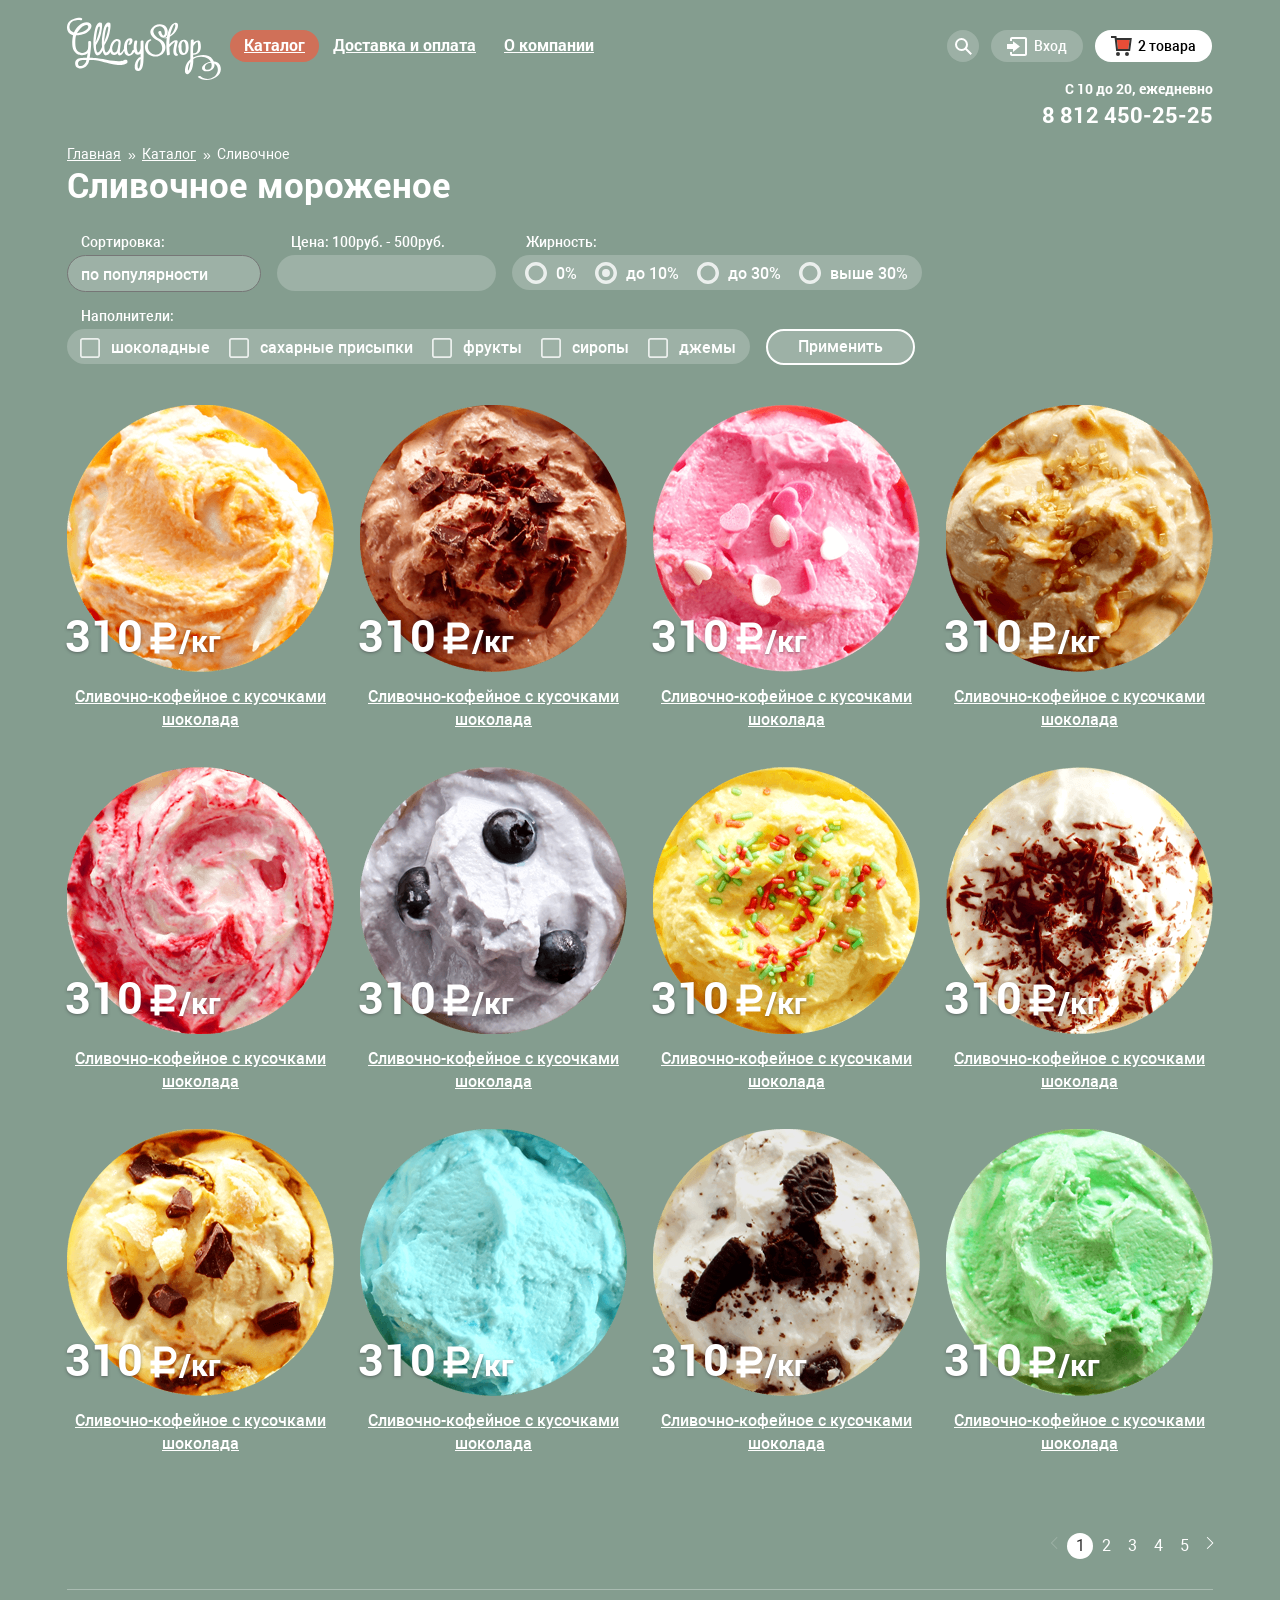
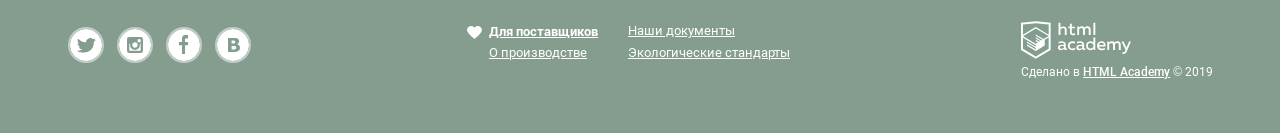
==== commit 301dec52: "почти пиксельперфект" ====
--- a/catalog.html
+++ b/catalog.html
@@ -315,21 +315,21 @@
       </ul>
     </main>
     <footer class="page-footer">
-      <ul class="social-list">
+      <ul class="social-list page-footer__social-list">
         <li class="social-item"><a class="social-item__link social-item__link--twitter " href="https://twitter.com/htmlacademy_ru?lang=ru" aria-label="HTML Академия в Twitter"></a></li>
         <li class="social-item"><a class="social-item__link social-item__link--instagram " href="https://www.instagram.com/htmlacademy/?hl=ru" aria-label="HTML Академия в Instagram"></a></li>
         <li class="social-item"><a class="social-item__link social-item__link--facebook " href="https://www.facebook.com/htmlacademy/" aria-label="HTML Академия в Facebook"></a></li>
         <li class="social-item"><a class="social-item__link social-item__link--vkontakte " href="https://vk.com/htmlacademy" aria-label="HTML Академия в Vkontakte"></a></li>
       </ul>
-      <ul class="legal-list">
+      <ul class="legal-list page-footer__legal-list">
         <li class="legal-item"><a class="link legal-item__link  legal-item__link--accent" href="#">Для поставщиков</a></li>
+        <li class="legal-item"><a class="link legal-item__link" href="#">О производстве</a></li>
         <li class="legal-item"><a class="link legal-item__link" href="#">Наши документы</a></li>
-        <li class="legal-item"><a class="link legal-item__link" href="#">О производстве</a></li>
         <li class="legal-item"><a class="link legal-item__link" href="#">Экологические стандарты</a></li>
       </ul>
-      <div class="copyright">
+      <div class="copyright page-footer__copyright">
         <a href="https://htmlacademy.ru/intensive/htmlcss" class="copyright__logo-link"><img class="copyright__logo" src="img/logo-htmlacademy.svg " alt="Логотип htmlacademy" width="110" height="40"></a>
-        <p class="text copyright__text">Сделано в <a class="link copyright__link" href="https://htmlacademy.ru/intensive/htmlcss">HTML Академии</a> © 2019</p>
+        <p class="text copyright__text">Сделано в <a class="link copyright__link" href="https://htmlacademy.ru/intensive/htmlcss">HTML Academy</a> © 2019</p>
       </div>
     </footer>
   </div>
--- a/css/style.css
+++ b/css/style.css
@@ -603,17 +603,24 @@
   align-items: flex-start;
   flex-direction: column;
   width: 560px;
-  min-height: 230px;
-  padding: 20px;
+  min-height: 229px;
+  padding-top: 14px;
+  padding-left: 18px;
+  padding-bottom: 24px;
   border-radius: 15px;
+  padding-right: 24px;
 }
 
 .stock-item--raspberries {
-  background-image: url('../img/background-raspberries.jpg');
+  background-image: url("../img/background-raspberries.jpg");
+  background-position-x: -50px;
+  background-position-y: -94px;
 }
 
 .stock-item--chocolate {
   background-image: url('../img/background-chocolate.jpg');
+  background-position-x: -218px;
+  background-position-y: -104px;
 }
 
 .stock-item__title {
@@ -624,6 +631,7 @@
   margin-top: 0;
   text-align: left;
   color: white;
+  margin-bottom: 16px;
 }
 
 .stock-item__text {
@@ -638,10 +646,11 @@
 .stock-item__button {
   align-self: flex-end;
   text-shadow: none;
+  margin-top: auto;
 }
 
 .catalog {
-  margin-top: 50px;
+  margin-top: 40px;
 }
 
 .calalog-list {
@@ -678,8 +687,8 @@
   background-image: url("../img/hit.svg");
   background-position: center;
   background-repeat: no-repeat;
-  top: 0px;
-  left: 0px;
+  top: -1px;
+  left: -1px;
   z-index: 6;
 }
 
@@ -803,15 +812,19 @@
 
 .advantages {
   padding: 20px;
-  border-radius: 10px;
+  padding-top: 25px;
+  padding-bottom: 2px;
+  border-radius: 16px;
   background-color: #e8d3ad;
   background-image: url('../img/pattern-waffle.jpg');
+  margin-bottom: 40px;
 }
 
 .advantages__description {
   font-size: 24px;
   font-weight: 500;
   line-height: 30px;
+  margin-bottom: 21px;
 }
 
 .advantages-list {
@@ -827,12 +840,13 @@
 .advantages-item {
   position: relative;
   width: 540px;
-  padding-left: 60px;
+  padding-left: 56px;
+  margin-bottom: 6px;
 }
 
 .advantages-item::before {
   position: absolute;
-  top: 0;
+  top: -13px;
   left: 0;
   width: 62px;
   height: 62px;
@@ -873,56 +887,91 @@
   flex-direction: row;
   flex-wrap: wrap;
   justify-content: space-between;
-  margin-top: 50px;
+  margin-bottom: 40px;
 }
 
 .news__item {
   width: 560px;
+  min-height: 220px;
 }
 
 .news-article {
-  padding: 20px;
-  border-radius: 10px;
+  padding-top: 24px;
+  padding-left: 19px;
+  padding-right: 212px;
+  padding-bottom: 20px;
+  border-radius: 15px;
   background-color: white;
-  background-image: url('../img/article-illustration.jpg');
+  background-position-x: -52px;
+  background-position-y: -224px;
+  background-image: url("../img/article-illustration.jpg");
   background-repeat: no-repeat;
-  background-position: 40% 50%;
 }
 
 .news-article__title {
   font-family: roboto, arial, sans-serif;
   font-size: 16px;
   font-weight: 500;
-  line-height: 45px;
+  line-height: 20px;
   text-align: left;
   color: white;
   color: #323232;
+  padding: 0px;
+  margin: 0px;
+  margin-bottom: 8px;
 }
 
 .news-article__link {
   font-size: 24px;
   font-weight: 900;
-  line-height: 22px;
+  line-height: 28px;
   color: #323232;
 }
 
 .subscription {
   display: flex;
   flex-direction: column;
-  padding: 20px;
-  border-radius: 10px;
+  padding-top: 29px;
+  padding-left: 22px;
+  padding-right: 10px;
+  padding-bottom: 10px;
+  border-radius: 5px;
   background-color: #f8f7f4;
+  min-height: 100%;
 }
 
 .subscription-conteiner {
-  padding: 10px;
-  border-radius: 20px;
+  padding: 5px;
+  border-radius: 5px;
   background-image: url('../img/bg-post.svg');
 }
 
-.subscription__button {
+.subscription__subscription-form {
+  display: flex;
+  width: 100%;
+  flex-direction: row;
+  justify-content: flex-start;
+}
+
+.subscription-form__input {
+  width: 100%;
+  margin-right: 10px;
+  font-size: 16px;
+}
+
+.subscription__text {
+  margin-bottom: 35px;
+}
+
+.subscription-form__button {
   align-self: flex-end;
   text-shadow: none;
+  margin-left: 4px;
+  margin-right: 13px;
+  font-size: 16px;
+  letter-spacing: 0.6px;
+  padding-right: 18px;
+  padding-left: 18px;
 }
 
 .contacts {
@@ -932,7 +981,8 @@
 
 .contacts-wrapper {
   position: absolute;
-  right: 0;
+  right: 29px;
+  top: 61px;
   display: flex;
   flex-direction: column;
   flex-wrap: wrap;
@@ -955,13 +1005,35 @@
   text-shadow: none;
 }
 
+.contacts__map {
+  height: 428px;
+}
+
 .page-footer {
   display: flex;
-  align-items: center;
+  align-items: flex-start;
   flex-direction: row;
   justify-content: flex-start;
   padding-top: 20px;
   padding-bottom: 20px;
+  box-shadow: 0 -1px 0 0 rgba(255, 255, 255, 0.3);
+  margin-top: 31px;
+}
+
+.page-footer__social-list {
+  margin-top: 19px;
+  margin-left: 3px;
+}
+
+.page-footer__legal-list {
+  margin: 0px;
+  margin-top: 10px;
+  margin-left: 210px;
+}
+
+.page-footer__copyright {
+  margin-top: 10px;
+  margin-left: auto;
 }
 
 .social-list {
@@ -969,15 +1041,18 @@
   flex-direction: row;
   flex-wrap: nowrap;
   height: 60px;
-  margin: 0;
   padding: 0;
   list-style: none;
 }
 
 .social-item {
   margin: 0;
-  margin-left: 10px;
+  margin-left: 17px;
   padding: 0;
+}
+
+.social-item:first-child {
+  margin-left: 0px;
 }
 
 .social-item__link {
@@ -1012,8 +1087,6 @@
   flex-wrap: wrap;
   justify-content: flex-start;
   height: 50px;
-  margin: 0;
-  margin-left: 100px;
   padding: 0;
   list-style: none;
 }
@@ -1026,7 +1099,7 @@
 .legal-item__link {
   font-size: 13px;
   font-weight: 300;
-  line-height: 18px;
+  line-height: 22px;
   display: block;
   text-align: left;
 }
@@ -1039,8 +1112,8 @@
 
 .legal-item__link--accent::before {
   position: absolute;
-  top: 0;
-  left: -20px;
+  top: 5px;
+  left: -22px;
   display: block;
   width: 15px;
   height: 15px;
@@ -1050,13 +1123,11 @@
   background-position: center;
 }
 
-.copyright {
-  margin-left: auto;
-}
+.copyright {}
 
 .copyright__text {
-  font-size: 13px;
-  line-height: 18px;
+  font-size: 12px;
+  line-height: 16px;
   color: white;
 }
 
@@ -1071,13 +1142,19 @@
   flex-direction: row;
   justify-content: flex-end;
   list-style: none;
+  position: relative;
+  left: 10px;
+}
+
+.paginator-item {
+  margin-right: 0px;
 }
 
 .paginator-item__link {
   font-family: roboto, arial, sans-serif;
   font-size: 16px;
   font-weight: 300;
-  line-height: 22px;
+  line-height: 26px;
   display: block;
   min-width: 26px;
   text-align: center;
@@ -1086,20 +1163,50 @@
   border-radius: 13px;
 }
 
+.paginator-item__link:hover {
+  background-color: rgba(255, 255, 255, 0.2);
+}
+
 .paginator-item__link--current {
   color: #323232;
   background-color: white;
 }
 
+.paginator-item__link--current:hover {
+  background-color: white;
+}
+
+.paginator-item__link--back:hover {
+  background-color: transparent;
+}
+
+.paginator-item__link--next:hover {
+  background-color: transparent;
+}
+
 .paginator-item__link--back {
+  font-size: 0px;
+  color: transparent;
+  background-image: url("../img/icon-left-small.svg");
+  width: 20px;
+  height: 20px;
+  background-repeat: no-repeat;
+  background-position: center;
+}
+
+.paginator-item__link--next {
   font-size: 0px;
   color: transparent;
   background-image: url("../img/icon-right-small.svg");
   width: 20px;
   height: 20px;
-}
-
-.paginator-item__link--next {}
+  background-repeat: no-repeat;
+  background-position: center;
+}
+
+.paginator-item__link--disable {
+  opacity: 0.2;
+}
 
 .feedback-convert {
   position: fixed;
@@ -1392,4 +1499,8 @@
 
 .rail--2 {
   weight: 176px;
+}
+
+.inner-page__catalog {
+  margin-bottom: 42px;
 }
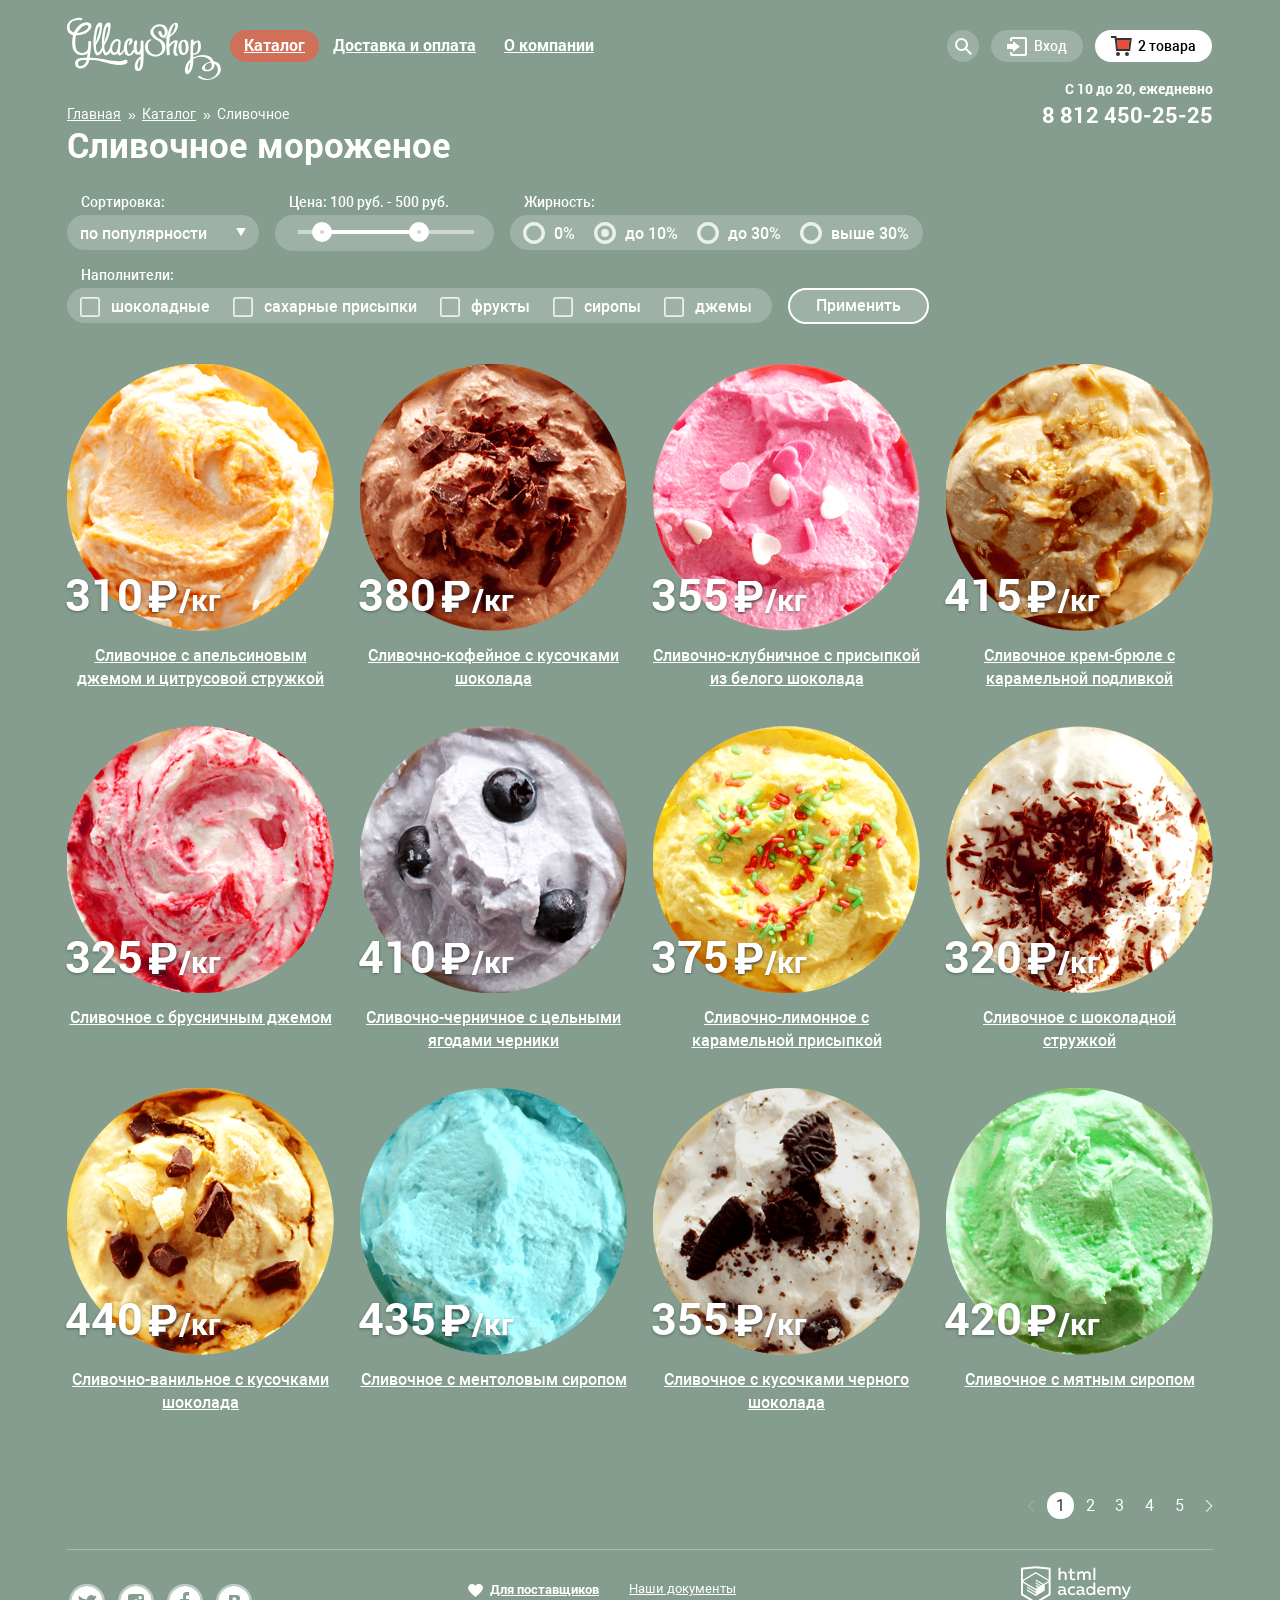
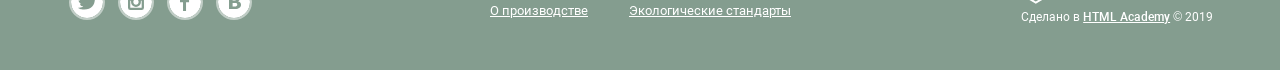
==== commit bb07e5df: "перфект без выпадашек" ====
--- a/catalog.html
+++ b/catalog.html
@@ -10,7 +10,7 @@
 <body class="page-body  page-body--inner-page ">
   <div class="convert">
     <header class="page-header">
-      <img class="logo  navigation__logo  header__column-left" src="img/logo.svg" width="154" height="64" alt="Логотип Gllacy Shop">
+      <a class="header__column-left" href="./index.html"><img class="logo  navigation__logo " src="img/logo.svg" width="154" height="64" alt="Логотип Gllacy Shop"></a>
       <nav class="navigation header__column-center">
         <ul class="navigation-list">
           <li class="navigation-list__item">
@@ -112,11 +112,17 @@
                 <option class="sorting__select-item" value="cheap-first">сначала недорогие</option>
                 <option class="sorting__select-item" value="dear-first">сначала дорогие</option>
                 <option class="sorting__select-item" value="fatty-fatty">по жирности</option>
+
               </select>
+
+                <svg class="select-wrapper__icon" width="10" height="16" viewbox="0 0 19 16" fill="none" xmlns="http://www.w3.org/2000/svg">
+                <path d="M9.5 16L0.406734 0.25L18.5933 0.25L9.5 16Z" fill="white"/>
+                </svg>
+
             </div>
           </fieldset>
           <fieldset class="sorting__fieldset">
-            <legend class= "sorting__legend">Цена: 100руб. - 500руб.</legend>
+            <legend class="sorting__legend">Цена: 100 руб. - 500 руб.</legend>
             <div class="sorting-item-wrapper sorting-item-wrapper--toggle">
               <div class=" toggle toggle--1"></div>
               <div class=" toggle toggle--2"></div>
@@ -129,28 +135,28 @@
             <legend class="sorting__legend">Жирность:</legend>
             <div class="sorting-item-wrapper">
               <input id="fat-percentage--0" class="sorting__input sorting__input--type-radio" type="radio" name="fat-percentage" value="0">
-              <label for="fat-percentage--0" class="sorting__label">0%</label>
+              <label for="fat-percentage--0" class="sorting__label sorting__label--radio">0%</label>
               <input id="fat-percentage--up-to-10" class="sorting__input sorting__input--type-radio" type="radio" name="fat-percentage" value="up-to-10" checked>
-              <label for="fat-percentage--up-to-10" class="sorting__label">до 10%</label>
+              <label for="fat-percentage--up-to-10" class="sorting__label sorting__label--radio">до 10%</label>
               <input id="fat-percentage--up-to-30" class="sorting__input sorting__input--type-radio" type="radio" name="fat-percentage" value="up-to-30">
-              <label for="fat-percentage--up-to-30" class="sorting__label">до 30%</label>
-              <input id="fat-percentage--more-then-30" class="sorting__input sorting__input--type-radio" type="radio" name="fat-percentage" value="more-then-30">
-              <label for="fat-percentage--more-then-30" class="sorting__label"> выше 30%</label>
+              <label for="fat-percentage--up-to-30" class="sorting__label sorting__label--radio">до 30%</label>
+              <input id="fat-percentage--more-then-30" class="sorting__input sorting__input--type-radio " type="radio" name="fat-percentage" value="more-then-30">
+              <label for="fat-percentage--more-then-30" class="sorting__label sorting__label--radio"> выше 30%</label>
             </div>
           </fieldset>
           <fieldset class="sorting__fieldset">
             <legend class="sorting__legend">Наполнители:</legend>
-            <div class="sorting-item-wrapper">
+            <div class="sorting-item-wrapper sorting-item-wrapper--checkbox">
               <input id="filler-chocolate" class="sorting__input sorting__input--type-checkbox" type="checkbox" name="filler-chocolate">
-              <label for="filler-chocolate" class="sorting__label"> шоколадные </label>
+              <label for="filler-chocolate" class="sorting__label sorting__label--checkbox"> шоколадные </label>
               <input id="filler-sugar" class="sorting__input sorting__input--type-checkbox" type="checkbox" name="filler-sugar">
-              <label for="filler-sugar" class="sorting__label"> сахарные присыпки </label>
+              <label for="filler-sugar" class="sorting__label sorting__label--checkbox"> сахарные присыпки </label>
               <input id="filler-fruits" class="sorting__input sorting__input--type-checkbox" type="checkbox" name="filler-fruits">
-              <label for="filler-fruits" class="sorting__label"> фрукты </label>
+              <label for="filler-fruits" class="sorting__label sorting__label--checkbox"> фрукты </label>
               <input id="filler-syrup" class="sorting__input sorting__input--type-checkbox" type="checkbox" name="filler-syrup">
-              <label for="filler-syrup" class="sorting__label"> сиропы </label>
+              <label for="filler-syrup" class="sorting__label sorting__label--checkbox"> сиропы </label>
               <input id="filler-jam" class="sorting__input sorting__input--type-checkbox" type="checkbox" name="filler-jam">
-              <label for="filler-jam" class="sorting__label"> джемы </label>
+              <label for="filler-jam" class="sorting__label sorting__label--checkbox"> джемы </label>
             </div>
           </fieldset>
           <button class="sorting-item-wrapper sorting__button " type="submit" name="button-form-sorting">Применить</button>
@@ -163,6 +169,19 @@
             <p class="catalog-item__price">310 <span class=" catalog-item__price--measure">/кг</span></p>
           </div>
           <h3 class="catalog-item__title">
+            <a class="link catalog-item__link" href="#">Сливочное с апельсиновым джемом и цитрусовой стружкой
+            </a>
+          </h3>
+          <div class="catalog-item__container">
+            <a class="button catalog-item__button" href="#">Быстрый просмотр</a>
+          </div>
+        </li>
+        <li class="catalog-item">
+          <div class="catalog-item__wrapper-image">
+            <img class="catalog-item__image" src="img/catalog-preview-6.png" width="267" height="267" alt="Мороженное  светло-коричневого цвета с присыпкой из тертого шоколада">
+            <p class="catalog-item__price">380 <span class=" catalog-item__price--measure">/кг</span></p>
+          </div>
+          <h3 class="catalog-item__title">
             <a class="link catalog-item__link" href="#">Сливочно-кофейное с кусочками шоколада</a>
           </h3>
           <div class="catalog-item__container">
@@ -171,23 +190,11 @@
         </li>
         <li class="catalog-item">
           <div class="catalog-item__wrapper-image">
-            <img class="catalog-item__image" src="img/catalog-preview-6.png" width="267" height="267" alt="Мороженное  светло-коричневого цвета с присыпкой из тертого шоколада">
-            <p class="catalog-item__price">310 <span class=" catalog-item__price--measure">/кг</span></p>
-          </div>
-          <h3 class="catalog-item__title">
-            <a class="link catalog-item__link" href="#">Сливочно-кофейное с кусочками шоколада</a>
-          </h3>
-          <div class="catalog-item__container">
-            <a class="button catalog-item__button" href="#">Быстрый просмотр</a>
-          </div>
-        </li>
-        <li class="catalog-item">
-          <div class="catalog-item__wrapper-image">
             <img class="catalog-item__image" src="img/catalog-preview-7.png" width="267" height="267" alt="Мороженное  светло-коричневого цвета с присыпкой из тертого шоколада">
-            <p class="catalog-item__price">310 <span class=" catalog-item__price--measure">/кг</span></p>
-          </div>
-          <h3 class="catalog-item__title">
-            <a class="link catalog-item__link" href="#">Сливочно-кофейное с кусочками шоколада</a>
+            <p class="catalog-item__price">355 <span class=" catalog-item__price--measure">/кг</span></p>
+          </div>
+          <h3 class="catalog-item__title">
+            <a class="link catalog-item__link" href="#">Сливочно-клубничное с присыпкой из белого шоколада</a>
           </h3>
           <div class="catalog-item__container">
             <a class="button catalog-item__button" href="#">Быстрый просмотр</a>
@@ -196,10 +203,10 @@
         <li class="catalog-item">
           <div class="catalog-item__wrapper-image">
             <img class="catalog-item__image" src="img/catalog-preview-8.png" width="267" height="267" alt="Мороженное  светло-коричневого цвета с присыпкой из тертого шоколада">
-            <p class="catalog-item__price">310 <span class=" catalog-item__price--measure">/кг</span></p>
-          </div>
-          <h3 class="catalog-item__title">
-            <a class="link catalog-item__link" href="#">Сливочно-кофейное с кусочками шоколада</a>
+            <p class="catalog-item__price">415 <span class=" catalog-item__price--measure">/кг</span></p>
+          </div>
+          <h3 class="catalog-item__title">
+            <a class="link catalog-item__link" href="#">Сливочное крем-брюле с карамельной подливкой</a>
           </h3>
           <div class="catalog-item__container">
             <a class="button catalog-item__button" href="#">Быстрый просмотр</a>
@@ -208,10 +215,11 @@
         <li class="catalog-item">
           <div class="catalog-item__wrapper-image">
             <img class="catalog-item__image" src="img/catalog-preview-9.png" width="267" height="267" alt="Мороженное  светло-коричневого цвета с присыпкой из тертого шоколада">
-            <p class="catalog-item__price">310 <span class=" catalog-item__price--measure">/кг</span></p>
-          </div>
-          <h3 class="catalog-item__title">
-            <a class="link catalog-item__link" href="#">Сливочно-кофейное с кусочками шоколада</a>
+            <p class="catalog-item__price">325 <span class=" catalog-item__price--measure">/кг</span></p>
+          </div>
+          <h3 class="catalog-item__title">
+            <a class="link catalog-item__link" href="#">Сливочное с брусничным джемом
+            </a>
           </h3>
           <div class="catalog-item__container">
             <a class="button catalog-item__button" href="#">Быстрый просмотр</a>
@@ -221,10 +229,10 @@
           <div class="catalog-item__wrapper-image">
 
             <img class="catalog-item__image" src="img/catalog-preview-11.png" width="267" height="267" alt="Мороженное  светло-коричневого цвета с присыпкой из тертого шоколада">
-            <p class="catalog-item__price">310 <span class=" catalog-item__price--measure">/кг</span></p>
-          </div>
-          <h3 class="catalog-item__title">
-            <a class="link catalog-item__link" href="#">Сливочно-кофейное с кусочками шоколада</a>
+            <p class="catalog-item__price">410 <span class=" catalog-item__price--measure">/кг</span></p>
+          </div>
+          <h3 class="catalog-item__title">
+            <a class="link catalog-item__link" href="#">Сливочно-черничное с цельными ягодами черники </a>
           </h3>
           <div class="catalog-item__container">
             <a class="button catalog-item__button" href="#">Быстрый просмотр</a>
@@ -233,10 +241,10 @@
         <li class="catalog-item">
           <div class="catalog-item__wrapper-image">
             <img class="catalog-item__image" src="img/catalog-preview-1.png" width="267" height="267" alt="Мороженное  светло-коричневого цвета с присыпкой из тертого шоколада">
-            <p class="catalog-item__price">310 <span class=" catalog-item__price--measure">/кг</span></p>
-          </div>
-          <h3 class="catalog-item__title">
-            <a class="link catalog-item__link" href="#">Сливочно-кофейное с кусочками шоколада</a>
+            <p class="catalog-item__price">375 <span class=" catalog-item__price--measure">/кг</span></p>
+          </div>
+          <h3 class="catalog-item__title">
+            <a class="link catalog-item__link" href="#">Сливочно-лимонное с карамельной присыпкой</a>
           </h3>
           <div class="catalog-item__container">
             <a class="button catalog-item__button" href="#">Быстрый просмотр</a>
@@ -245,10 +253,10 @@
         <li class="catalog-item">
           <div class="catalog-item__wrapper-image">
             <img class="catalog-item__image" src="img/catalog-preview-3.png" width="267" height="267" alt="Мороженное  светло-коричневого цвета с присыпкой из тертого шоколада">
-            <p class="catalog-item__price">310 <span class=" catalog-item__price--measure">/кг</span></p>
-          </div>
-          <h3 class="catalog-item__title">
-            <a class="link catalog-item__link" href="#">Сливочно-кофейное с кусочками шоколада</a>
+            <p class="catalog-item__price">320 <span class=" catalog-item__price--measure">/кг</span></p>
+          </div>
+          <h3 class="catalog-item__title">
+            <a class="link catalog-item__link" href="#">Сливочное с шоколадной стружкой</a>
           </h3>
           <div class="catalog-item__container">
             <a class="button catalog-item__button" href="#">Быстрый просмотр</a>
@@ -257,10 +265,11 @@
         <li class="catalog-item">
           <div class="catalog-item__wrapper-image">
             <img class="catalog-item__image" src="img/catalog-preview-10.png" width="267" height="267" alt="Мороженное  светло-коричневого цвета с присыпкой из тертого шоколада">
-            <p class="catalog-item__price">310 <span class="catalog-item__price--measure">/кг</span></p>
-          </div>
-          <h3 class="catalog-item__title">
-            <a class="link catalog-item__link" href="#">Сливочно-кофейное с кусочками шоколада</a>
+            <p class="catalog-item__price">440 <span class="catalog-item__price--measure">/кг</span></p>
+          </div>
+          <h3 class="catalog-item__title">
+            <a class="link catalog-item__link" href="#">Сливочно-ванильное с кусочками шоколада
+            </a>
           </h3>
           <div class="catalog-item__container">
             <a class="button catalog-item__button" href="#">Быстрый просмотр</a>
@@ -269,10 +278,10 @@
         <li class="catalog-item">
           <div class="catalog-item__wrapper-image">
             <img class="catalog-item__image" src="img/catalog-preview-12.png" width="267" height="267" alt="Мороженное  светло-коричневого цвета с присыпкой из тертого шоколада">
-            <p class="catalog-item__price">310 <span class=" catalog-item__price--measure">/кг</span></p>
-          </div>
-          <h3 class="catalog-item__title">
-            <a class="link catalog-item__link" href="#">Сливочно-кофейное с кусочками шоколада</a>
+            <p class="catalog-item__price">435 <span class=" catalog-item__price--measure">/кг</span></p>
+          </div>
+          <h3 class="catalog-item__title">
+            <a class="link catalog-item__link" href="#">Сливочноe с ментоловым сиропом</a>
           </h3>
           <div class="catalog-item__container">
             <a class="button catalog-item__button" href="#">Быстрый просмотр</a>
@@ -281,10 +290,10 @@
         <li class="catalog-item">
           <div class="catalog-item__wrapper-image">
             <img class="catalog-item__image" src="img/catalog-preview-2.png" width="267" height="267" alt="Мороженное  светло-коричневого цвета с присыпкой из тертого шоколада">
-            <p class="catalog-item__price">310 <span class=" catalog-item__price--measure">/кг</span></p>
-          </div>
-          <h3 class="catalog-item__title">
-            <a class="link catalog-item__link" href="#">Сливочно-кофейное с кусочками шоколада</a>
+            <p class="catalog-item__price">355 <span class=" catalog-item__price--measure">/кг</span></p>
+          </div>
+          <h3 class="catalog-item__title">
+            <a class="link catalog-item__link" href="#">Сливочное с кусочками черного шоколада</a>
           </h3>
           <div class="catalog-item__container">
             <a class="button catalog-item__button" href="#">Быстрый просмотр</a>
@@ -293,10 +302,10 @@
         <li class="catalog-item">
           <div class="catalog-item__wrapper-image">
             <img class="catalog-item__image" src="img/catalog-preview-5.png" width="267" height="267" alt="Мороженное  светло-коричневого цвета с присыпкой из тертого шоколада">
-            <p class="catalog-item__price">310 <span class="catalog-item__price--measure">/кг</span></p>
-          </div>
-          <h3 class="catalog-item__title">
-            <a class="link catalog-item__link" href="#">Сливочно-кофейное с кусочками шоколада</a>
+            <p class="catalog-item__price">420 <span class="catalog-item__price--measure">/кг</span></p>
+          </div>
+          <h3 class="catalog-item__title">
+            <a class="link catalog-item__link" href="#">Сливочное с мятным сиропом</a>
           </h3>
           <div class="catalog-item__container">
             <a class="button catalog-item__button" href="#">Быстрый просмотр</a>
@@ -314,7 +323,7 @@
         <li class="paginator-item "><a class="paginator-item__link paginator-item__link--next" href="#next">Вперед</a></li>
       </ul>
     </main>
-    <footer class="page-footer">
+    <footer class="page-footer page-footer--inner-page">
       <ul class="social-list page-footer__social-list">
         <li class="social-item"><a class="social-item__link social-item__link--twitter " href="https://twitter.com/htmlacademy_ru?lang=ru" aria-label="HTML Академия в Twitter"></a></li>
         <li class="social-item"><a class="social-item__link social-item__link--instagram " href="https://www.instagram.com/htmlacademy/?hl=ru" aria-label="HTML Академия в Instagram"></a></li>
--- a/css/style.css
+++ b/css/style.css
@@ -62,7 +62,8 @@
   display: flex;
   align-items: center;
   flex-direction: column;
-  padding-top: 321px;
+  margin-bottom: 43px;
+  padding-top: 257px;
   text-align: center;
   color: #fff;
 }
@@ -83,7 +84,7 @@
   line-height: 60px;
   width: 700px;
   margin: 0 auto;
-  margin-bottom: 27px;
+  margin-bottom: 34px;
 }
 
 .button {
@@ -119,14 +120,14 @@
   font-size: 0;
   position: absolute;
   z-index: 20;
-  bottom: 63px;
+  bottom: 20px;
   left: 0;
 }
 
 .slider-controls label {
   display: inline-block;
-  width: 17px;
-  height: 17px;
+  width: 21px;
+  height: 21px;
   margin-right: 8px;
   cursor: pointer;
   vertical-align: top;
@@ -258,8 +259,8 @@
   line-height: 22px;
   display: block;
   padding-top: 4px;
+  padding-right: 14px;
   padding-bottom: 6px;
-  padding-right: 14px;
   padding-left: 14px;
   text-align: left;
   text-decoration: underline;
@@ -349,21 +350,21 @@
 
 .user-navigation {
   display: flex;
+  align-items: flex-start;
   flex-direction: row;
   justify-content: flex-end;
   margin: 0;
   margin-right: 1px;
+  padding-top: 15px;
   padding-left: 0;
-  padding-top: 15px;
   list-style: none;
-  align-items: flex-start;
 }
 
 .user-navigation__item {
   position: relative;
   display: block;
-  padding: 0px;
   margin-left: 12px;
+  padding: 0;
 }
 
 .user-navigation__icon {
@@ -372,20 +373,20 @@
   font-weight: 500;
   line-height: 22px;
   display: block;
+  display: flex;
+  align-items: center;
+  justify-content: center;
+  padding-top: 5px;
+  padding-right: 16px;
+  padding-bottom: 5px;
   padding-left: 16px;
-  padding-right: 16px;
-  padding-top: 5px;
-  padding-bottom: 5px;
   text-align: center;
+  vertical-align: middle;
   text-decoration: none;
   color: white;
   border-style: none;
   border-radius: 50px;
   background-color: rgba(255, 255, 255, .2);
-  vertical-align: middle;
-  display: flex;
-  justify-content: center;
-  align-items: center;
 }
 
 .user-navigation__button-icon {
@@ -401,8 +402,8 @@
   width: 32px;
   height: 32px;
   padding: 5px;
+  vertical-align: middle;
   border-radius: 50%;
-  vertical-align: middle;
 }
 
 .user-navigation__icon--search:hover>svg>path {
@@ -507,8 +508,8 @@
 }
 
 .shopping-cart-icon--full {
+  color: black;
   background-color: white;
-  color: black;
 }
 
 .shopping-cart-nested__list {
@@ -581,7 +582,11 @@
   font-weight: 900;
   line-height: 44px;
   align-self: center;
-  width: 280px;
+  padding-top: 7px;
+  padding-right: 38px;
+  padding-bottom: 9px;
+  padding-left: 38px;
+  letter-spacing: -.5px;
 }
 
 .stock {
@@ -605,14 +610,14 @@
   width: 560px;
   min-height: 229px;
   padding-top: 14px;
+  padding-right: 24px;
+  padding-bottom: 24px;
   padding-left: 18px;
-  padding-bottom: 24px;
   border-radius: 15px;
-  padding-right: 24px;
 }
 
 .stock-item--raspberries {
-  background-image: url("../img/background-raspberries.jpg");
+  background-image: url('../img/background-raspberries.jpg');
   background-position-x: -50px;
   background-position-y: -94px;
 }
@@ -629,9 +634,9 @@
   font-weight: 900;
   line-height: 41px;
   margin-top: 0;
+  margin-bottom: 16px;
   text-align: left;
   color: white;
-  margin-bottom: 16px;
 }
 
 .stock-item__text {
@@ -645,8 +650,8 @@
 
 .stock-item__button {
   align-self: flex-end;
+  margin-top: auto;
   text-shadow: none;
-  margin-top: auto;
 }
 
 .catalog {
@@ -668,8 +673,8 @@
   position: relative;
   width: 267px;
   margin: 0;
-  padding: 0;
   margin-bottom: 36px;
+  padding: 0;
 }
 
 .catalog-item__wrapper-image {
@@ -678,18 +683,18 @@
 
 .catalog-item__wrapper-image--flag::before {
   position: absolute;
-  content: "хит";
+  z-index: 6;
+  top: -1px;
+  left: -1px;
   display: block;
   width: 62px;
   height: 62px;
+  content: 'хит';
   border-radius: 50%;
   background-color: white;
-  background-image: url("../img/hit.svg");
+  background-image: url('../img/hit.svg');
+  background-repeat: no-repeat;
   background-position: center;
-  background-repeat: no-repeat;
-  top: -1px;
-  left: -1px;
-  z-index: 6;
 }
 
 .catalog-item__title {
@@ -697,14 +702,14 @@
 }
 
 .catalog-item__link {
+  line-height: 23px;
   display: block;
   text-align: center;
-  line-height: 23px;
 }
 
 .catalog-item__image {
+  margin-right: auto;
   margin-left: auto;
-  margin-right: auto;
 }
 
 .catalog-item__flag {
@@ -727,16 +732,16 @@
   font-weight: bold;
   line-height: 45px;
   position: absolute;
-  padding: 0px;
+  top: 207px;
   left: -2px;
-  top: 207px;
   display: flex;
   align-items: baseline;
   flex-direction: row;
+  margin: 0;
+  padding: 0;
   text-align: left;
   color: white;
   text-shadow: 0 1px 3px rgba(49, 50, 53, .5);
-  margin: 0px;
 }
 
 .catalog-item__price--measure {
@@ -764,9 +769,9 @@
   z-index: 4;
   display: none;
   width: 100%;
-  text-align: center;
   margin-top: 9px;
   margin-bottom: 5px;
+  text-align: center;
 }
 
 .catalog-item:hover {
@@ -774,10 +779,10 @@
 }
 
 .catalog-item:hover>.catalog-item__container {
+  position: absolute;
   z-index: 6;
-  display: block;
-  position: absolute;
   top: 324px;
+  display: block;
 }
 
 .catalog-item:hover>.catalog-item__container::after {
@@ -796,13 +801,13 @@
 
 .catalog-item__button {
   display: inline-block;
+  padding-top: 7px;
+  padding-right: 16px;
+  padding-bottom: 11px;
+  padding-left: 16px;
   text-align: center;
+  letter-spacing: -.02em;
   text-shadow: none;
-  padding-top: 7px;
-  padding-bottom: 11px;
-  padding-right: 16px;
-  padding-left: 16px;
-  letter-spacing: -0.02em;
 }
 
 .catalog-item__container::after {
@@ -811,13 +816,13 @@
 }
 
 .advantages {
+  margin-bottom: 40px;
   padding: 20px;
   padding-top: 25px;
   padding-bottom: 2px;
   border-radius: 16px;
   background-color: #e8d3ad;
   background-image: url('../img/pattern-waffle.jpg');
-  margin-bottom: 40px;
 }
 
 .advantages__description {
@@ -840,8 +845,8 @@
 .advantages-item {
   position: relative;
   width: 540px;
+  margin-bottom: 6px;
   padding-left: 56px;
-  margin-bottom: 6px;
 }
 
 .advantages-item::before {
@@ -897,15 +902,15 @@
 
 .news-article {
   padding-top: 24px;
-  padding-left: 19px;
   padding-right: 212px;
   padding-bottom: 20px;
+  padding-left: 19px;
   border-radius: 15px;
   background-color: white;
+  background-image: url('../img/article-illustration.jpg');
+  background-repeat: no-repeat;
   background-position-x: -52px;
   background-position-y: -224px;
-  background-image: url("../img/article-illustration.jpg");
-  background-repeat: no-repeat;
 }
 
 .news-article__title {
@@ -913,12 +918,12 @@
   font-size: 16px;
   font-weight: 500;
   line-height: 20px;
+  margin: 0;
+  margin-bottom: 8px;
+  padding: 0;
   text-align: left;
   color: white;
   color: #323232;
-  padding: 0px;
-  margin: 0px;
-  margin-bottom: 8px;
 }
 
 .news-article__link {
@@ -931,13 +936,13 @@
 .subscription {
   display: flex;
   flex-direction: column;
+  min-height: 100%;
   padding-top: 29px;
-  padding-left: 22px;
   padding-right: 10px;
   padding-bottom: 10px;
+  padding-left: 22px;
   border-radius: 5px;
   background-color: #f8f7f4;
-  min-height: 100%;
 }
 
 .subscription-conteiner {
@@ -948,15 +953,15 @@
 
 .subscription__subscription-form {
   display: flex;
+  flex-direction: row;
+  justify-content: flex-start;
   width: 100%;
-  flex-direction: row;
-  justify-content: flex-start;
 }
 
 .subscription-form__input {
+  font-size: 16px;
   width: 100%;
   margin-right: 10px;
-  font-size: 16px;
 }
 
 .subscription__text {
@@ -964,14 +969,14 @@
 }
 
 .subscription-form__button {
+  font-size: 16px;
   align-self: flex-end;
-  text-shadow: none;
+  margin-right: 13px;
   margin-left: 4px;
-  margin-right: 13px;
-  font-size: 16px;
-  letter-spacing: 0.6px;
   padding-right: 18px;
   padding-left: 18px;
+  letter-spacing: .6px;
+  text-shadow: none;
 }
 
 .contacts {
@@ -981,28 +986,51 @@
 
 .contacts-wrapper {
   position: absolute;
+  top: 61px;
   right: 29px;
-  top: 61px;
   display: flex;
   flex-direction: column;
   flex-wrap: wrap;
   width: 300px;
   padding-top: 30px;
-  padding-right: 25px;
+  padding-right: 20px;
   padding-bottom: 30px;
   padding-left: 25px;
   border-radius: 15px;
   background-color: white;
 }
 
+.contacts__text {
+  font-size: 14px;
+  line-height: 20px;
+  margin-bottom: 1px;
+}
+
+.address {
+  margin-bottom: 22px;
+}
+
 .contacts__text--address {
   font-size: 18px;
   font-weight: 900;
   font-style: normal;
+  line-height: 22px;
 }
 
 .contacts__button {
+  align-self: center;
+  align-self: center;
+  margin-top: 25px;
+  margin-top: 25px;
+  padding: 10px 30px;
+  letter-spacing: -.5px;
   text-shadow: none;
+  text-shadow: none;
+}
+
+.contacts__telephone {
+  font-size: 18px;
+  line-height: 27px;
 }
 
 .contacts__map {
@@ -1014,25 +1042,27 @@
   align-items: flex-start;
   flex-direction: row;
   justify-content: flex-start;
-  padding-top: 20px;
-  padding-bottom: 20px;
-  box-shadow: 0 -1px 0 0 rgba(255, 255, 255, 0.3);
-  margin-top: 31px;
+  padding-top: 0;
+  padding-bottom: 0;
+}
+
+.page-footer--inner-page {
+  box-shadow: 0 -1px 0 0 rgba(255, 255, 255, .3);
 }
 
 .page-footer__social-list {
-  margin-top: 19px;
-  margin-left: 3px;
+  margin-top: 36px;
+  margin-left: 4px;
 }
 
 .page-footer__legal-list {
-  margin: 0px;
-  margin-top: 10px;
+  margin: 0;
+  margin-top: 28px;
   margin-left: 210px;
 }
 
 .page-footer__copyright {
-  margin-top: 10px;
+  margin-top: 15px;
   margin-left: auto;
 }
 
@@ -1052,17 +1082,17 @@
 }
 
 .social-item:first-child {
-  margin-left: 0px;
+  margin-left: 0;
 }
 
 .social-item__link {
   display: block;
   width: 32px;
   height: 32px;
-  box-shadow: 0 0 0 2px rgba(255, 255, 255, 0.5);
   border-radius: 50%;
   background-repeat: no-repeat;
   background-position: center;
+  box-shadow: 0 0 0 2px rgba(255, 255, 255, .5);
 }
 
 .social-item__link--twitter {
@@ -1123,8 +1153,6 @@
   background-position: center;
 }
 
-.copyright {}
-
 .copyright__text {
   font-size: 12px;
   line-height: 16px;
@@ -1138,25 +1166,27 @@
 }
 
 .paginator {
+  position: relative;
+  left: 10px;
   display: flex;
   flex-direction: row;
   justify-content: flex-end;
+  margin-bottom: 31px;
   list-style: none;
-  position: relative;
-  left: 10px;
+  margin-right: -2px;
 }
 
 .paginator-item {
-  margin-right: 0px;
+  margin-right: 2.7px;
 }
 
 .paginator-item__link {
   font-family: roboto, arial, sans-serif;
   font-size: 16px;
   font-weight: 300;
-  line-height: 26px;
-  display: block;
-  min-width: 26px;
+  line-height: 27px;
+  display: block;
+  min-width: 27px;
   text-align: center;
   text-decoration: none;
   color: white;
@@ -1164,7 +1194,7 @@
 }
 
 .paginator-item__link:hover {
-  background-color: rgba(255, 255, 255, 0.2);
+  background-color: rgba(255, 255, 255, .2);
 }
 
 .paginator-item__link--current {
@@ -1185,27 +1215,27 @@
 }
 
 .paginator-item__link--back {
-  font-size: 0px;
+  font-size: 0;
+  width: 27px;
+  height: 27px;
   color: transparent;
-  background-image: url("../img/icon-left-small.svg");
-  width: 20px;
-  height: 20px;
+  background-image: url('../img/icon-left-small.svg');
   background-repeat: no-repeat;
   background-position: center;
 }
 
 .paginator-item__link--next {
-  font-size: 0px;
+  font-size: 0;
+  width: 27px;
+  height: 27px;
   color: transparent;
-  background-image: url("../img/icon-right-small.svg");
-  width: 20px;
-  height: 20px;
+  background-image: url('../img/icon-right-small.svg');
   background-repeat: no-repeat;
   background-position: center;
 }
 
 .paginator-item__link--disable {
-  opacity: 0.2;
+  opacity: .2;
 }
 
 .feedback-convert {
@@ -1240,26 +1270,26 @@
   display: flex;
   flex-direction: row;
   margin: 0;
+  margin-bottom: -2px;
   padding: 0;
   list-style: none;
-  margin-bottom: -2px;
 }
 
 .breadcrumbs-item__link {
   font-size: 14px;
   font-weight: 300;
+  position: relative;
   padding-right: 21px;
-  position: relative;
 }
 
 .breadcrumbs-item__link::after {
-  content: "»";
-  display: block;
-  position: absolute;
+  position: absolute;
+  top: 0;
+  right: 8px;
+  display: block;
   width: 6px;
   height: 6px;
-  top: 0px;
-  right: 8px;
+  content: '»';
   color: white;
 }
 
@@ -1271,13 +1301,17 @@
   display: none;
 }
 
+.inner-page {
+  margin-top: -40px;
+}
+
 .inner-page__title {
   font-family: roboto, arial, sans-serif;
   font-size: 35px;
   font-weight: 900;
-  color: white;
-  margin-top: 0px;
+  margin-top: 0;
   margin-bottom: 27px;
+  color: white;
 }
 
 .sorting {
@@ -1289,54 +1323,59 @@
 }
 
 .sorting__select {
+  position: relative;
+  display: block;
+  border: none;
   -webkit-appearance: none;
   -moz-appearance: none;
   appearance: none;
-  position: relative;
-  display: block;
 }
 
 .sorting__label:last-child {
-  margin-right: 0px;
+  margin-right: 0;
 }
 
 .form-sorting {
   display: flex;
+  align-items: flex-start;
   flex-direction: row;
   flex-wrap: wrap;
+  justify-content: flex-start;
   min-width: 875px;
   max-width: 1146px;
-  justify-content: flex-start;
-  align-items: flex-start;
 }
 
 .sorting__fieldset {
-  display: block;
-  padding: 0px;
-  margin: 0px;
-  border: none;
   font-family: roboto, arial, sans-serif;
   font-size: 14px;
   font-weight: 500;
   line-height: 16px;
-  text-align: left;
-  color: white;
+  display: block;
+  margin: 0;
   margin-right: 16px;
   margin-bottom: 16px;
+  padding: 0;
+  text-align: left;
+  color: white;
+  border: none;
 }
 
 .sorting__legend {
+  margin-bottom: 5px;
   padding-left: 14px;
-  margin-bottom: 5px;
 }
 
 .sorting-item-wrapper {
-  background-color: rgba(255, 255, 255, 0.2);
+  padding-top: 10px;
+  padding-right: 14px;
+  padding-bottom: 7px;
+  padding-left: 14px;
   border-radius: 30px;
-  padding-left: 14px;
-  padding-right: 14px;
-  padding-top: 10px;
-  padding-bottom: 7px;
+  background-color: rgba(255, 255, 255, .2);
+}
+
+.sorting-item-wrapper--checkbox {
+  padding-right: 20px;
 }
 
 .sorting__select {
@@ -1344,11 +1383,11 @@
   font-size: 16px;
   font-weight: 500;
   line-height: 18px;
+  position: relative;
+  padding-right: 33px;
+  padding-left: 13px;
   text-align: left;
   color: white;
-  padding-left: 13px;
-  padding-right: 33px;
-  position: relative;
 }
 
 .sorting__select:hover {
@@ -1363,16 +1402,22 @@
   position: relative;
 }
 
-.sorting__select-wrapper::after {
-  content: "<svg xmlns="http: //www.w3.org/2000/svg" width="11" height="10" viewBox="0 0 11 10"><path fill="#444" d="M5.5 10L0 0h11"/></svg>";
-    display: inline-block;
-  position: absolute;
-  top: 11px;
-  right: 29px;
-  width: 16px;
-  height: 16px;
-  background-color: #f00;
-  z-index: 6;
+.select-wrapper__icon {
+  position: absolute;
+  top: 9px;
+  right: 13px;
+}
+
+.sorting__select:focus+.select-wrapper__icon>path {
+  fill: black;
+}
+
+.sorting__select:hover+.select-wrapper__icon>path {
+  fill: black;
+}
+
+.sorting__select:active+.select-wrapper__icon {
+  display: none;
 }
 
 .sorting__label {
@@ -1380,21 +1425,29 @@
   font-size: 16px;
   font-weight: 500;
   line-height: 18px;
+  position: relative;
+  margin-right: 16px;
+  padding-left: 30px;
   text-align: left;
   color: white;
-  padding-left: 30px;
-  position: relative;
-  margin-right: 16px;
+}
+
+.sorting__label--radio {
+  margin-right: 17px;
+}
+
+.sorting__label--checkbox {
+  margin-right: 20px;
 }
 
 .sorting__label::before {
-  content: "";
   position: absolute;
   top: -2px;
   left: -1px;
+  content: '';
+  opacity: .8;
+  background-repeat: no-repeat;
   background-position: left, top;
-  background-repeat: no-repeat;
-  opacity: 0.8;
   background-size: 100%;
 }
 
@@ -1404,38 +1457,36 @@
 }
 
 .sorting__input:disabled+.sorting__label::before {
-  opacity: 0.4;
+  opacity: .4;
 }
 
 .sorting__input--type-radio+.sorting__label::before {
-  background-image: url("../img/radio-off.svg");
   width: 22px;
   height: 22px;
+  background-image: url('../img/radio-off.svg');
 }
 
 .sorting__input--type-radio:checked+.sorting__label::before {
-  background-image: url("../img/radio-on.svg");
   width: 22px;
   height: 22px;
+  background-image: url('../img/radio-on.svg');
 }
 
 .sorting__input--type-checkbox+.sorting__label::before {
-  background-image: url("../img/checkbox-off.svg");
+  top: -0;
+  left: -1px;
   width: 20px;
   height: 20px;
-  top: -0px;
+  background-image: url('../img/checkbox-off.svg');
+}
+
+.sorting__input--type-checkbox:checked+.sorting__label::before {
+  top: -2px;
   left: -1px;
-}
-
-.sorting__input--type-checkbox:checked+.sorting__label::before {
-  background-image: url("../img/checkbox-on.svg");
   width: 24px;
   height: 25px;
-  top: -2px;
-  left: -1px;
-}
-
-.sorting__label::before {}
+  background-image: url('../img/checkbox-on.svg');
+}
 
 .sorting__input {
   position: absolute;
@@ -1449,56 +1500,64 @@
 }
 
 .sorting__button {
-  display: block;
-  border: solid 2px white;
-  border-radius: 20px;
-  padding-top: 7px;
-  padding-bottom: 7px;
-  padding-right: 30px;
-  padding-left: 30px;
-  font-family: "roboto", arial, sans-serif;
+  font-family: 'roboto', arial, sans-serif;
   font-size: 16px;
   font-weight: 500;
   line-height: 18px;
+  display: block;
+  margin-top: 21px;
+  padding-top: 7px;
+  padding-right: 26px;
+  padding-bottom: 7px;
+  padding-left: 26px;
   text-align: center;
   color: white;
-  margin-top: 21px;
+  border: solid 2px white;
+  border-radius: 20px;
 }
 
 .sorting-item-wrapper--toggle {
+  position: relative;
   width: 219px;
   height: 36px;
-  position: relative;
 }
 
 .toggle {
   position: absolute;
-  weight: 20px;
+  width: 20px;
   height: 20px;
-  background-image: url("../img/filter-button.svg");
+  background-image: url('../img/filter-button.svg');
   background-repeat: no-repeat;
   background-repeat: no-repeat;
   background-size: 100%;
 }
 
 .toggle--1 {
-  top: 0px;
-  left: 0px;
-}
-
-.toggle--2 {}
+  top: 7px;
+  left: 37px;
+}
+
+.toggle--2 {
+  top: 7px;
+  left: 134px;
+}
 
 .rail {
   position: absolute;
   height: 4px;
+  background-color: white;
+  top: 15px;
 }
 
 .rail--1 {
-  weight: 99px;
+  width: 85px;
+  left: 54px;
 }
 
 .rail--2 {
-  weight: 176px;
+  width: 176px;
+  opacity: 0.5;
+  left: 23px;
 }
 
 .inner-page__catalog {
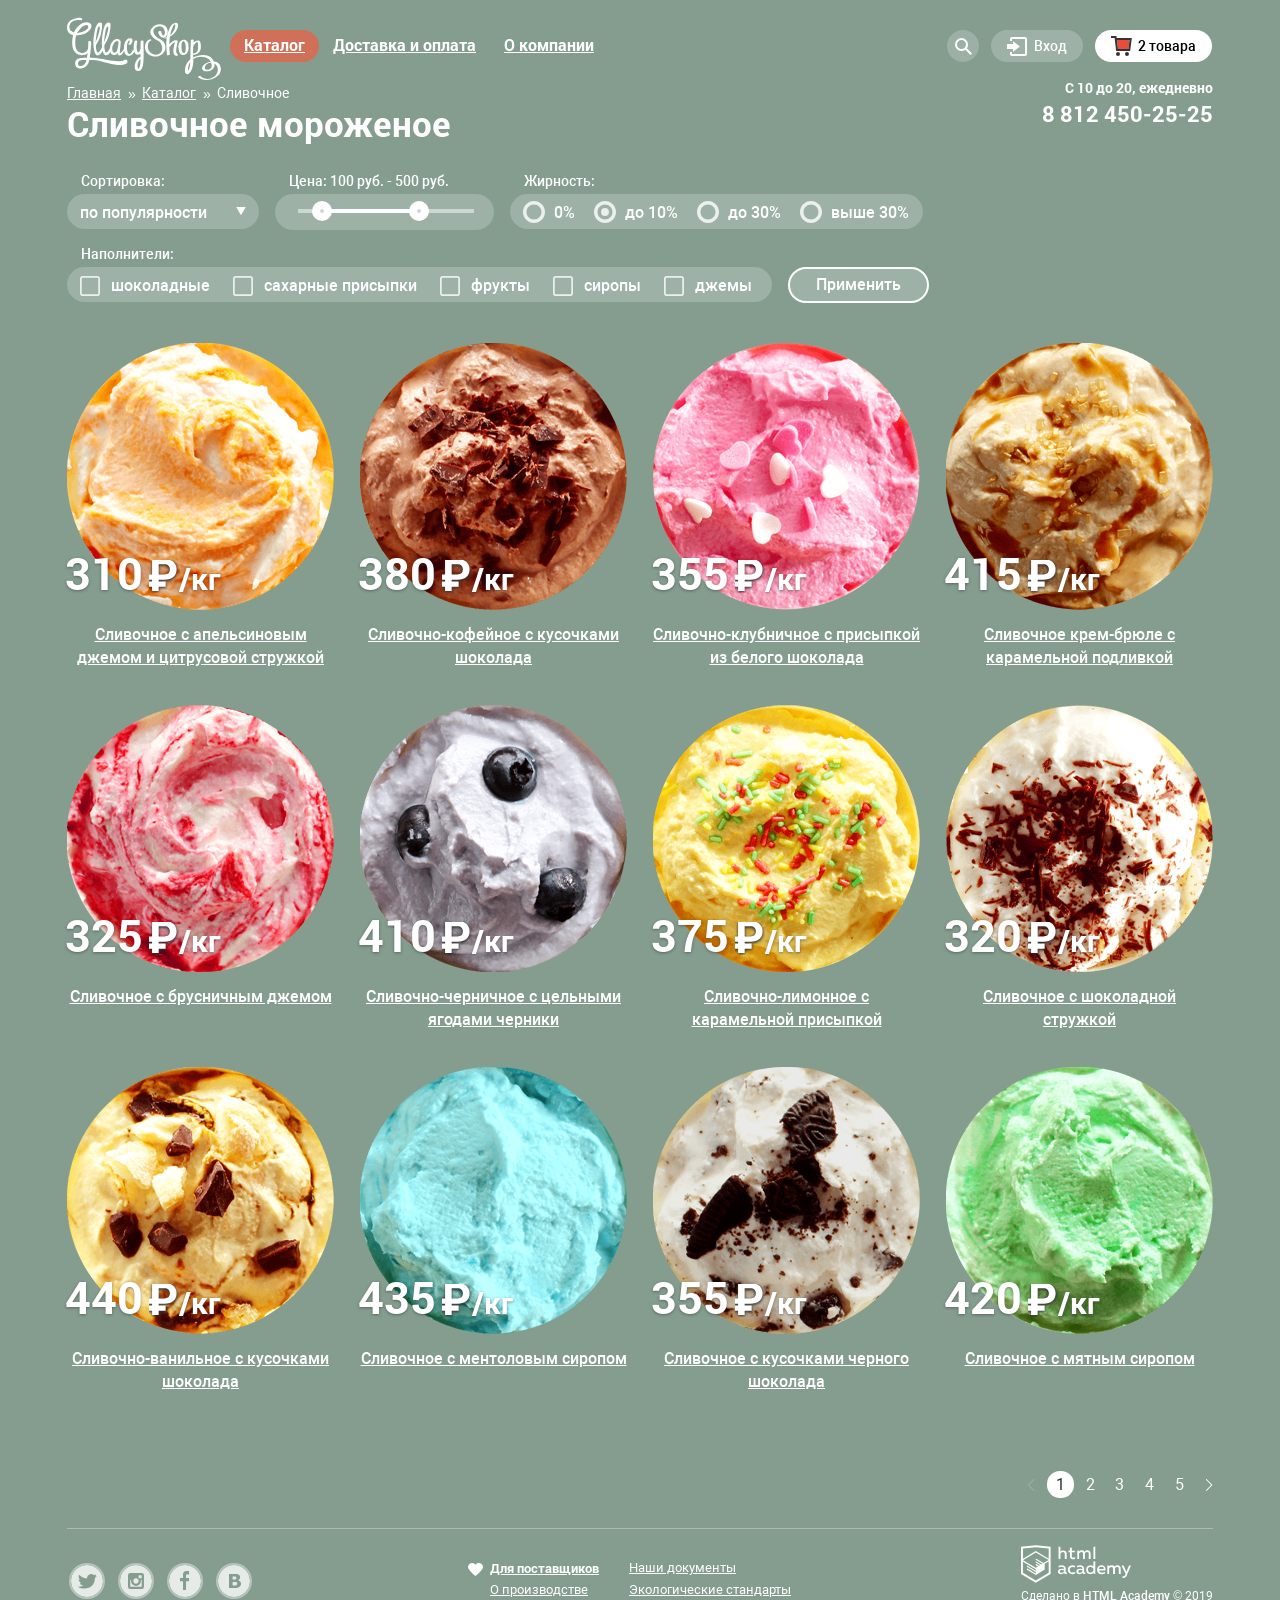
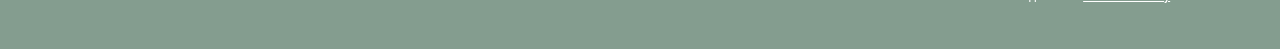
==== commit e22ffe97: "перфект-2" ====
--- a/catalog.html
+++ b/catalog.html
@@ -36,7 +36,6 @@
             <!--форма поиска -->
             <form class="search-form popup-form user-navigation__popup-form " action="https://echo.htmlacademy.ru" method="get" aria-label="Поиск по сайту">
               <input class="input search-form__input" type="search" name="search" placeholder="Что ищем?">
-              <button class="button search-form__button" type="submit">Найти</button>
             </form>
           </li>
           <li class="user-navigation__item">
@@ -50,10 +49,12 @@
             <form class=" form-login user-navigation__form-login popup-form user-navigation__popup-form" action="https://echo.htmlacademy.ru" method="post" aria-label="Форма входа в личный кабинет">
               <input class="input form-login__input" type="email" name="login" placeholder="Электронная почта">
               <input class="input form-login__input" type="password" name="password" placeholder="Пароль">
-              <button class="button form-login__button" type="submit">Войти</button>
-              <div class="form-login__wrapper form-login__wrapper--right">
-                <a href="#" class="link">Забыли пароль?</a>
-                <a href="#" class="link">Новая регистрация</a>
+              <div class="form-login__wrapper">
+                <button class="button form-login__button" type="submit">Войти</button>
+                <div class="form-login__wrapper-right">
+                  <a href="#" class="link popup-form__link  ">Забыли пароль?</a>
+                  <a href="#" class="link popup-form__link">Новая регистрация</a>
+                </div>
               </div>
             </form>
           </li>
@@ -69,20 +70,22 @@
             <div class="shopping-cart-nested popup-form user-navigation__popup-form">
               <ul class="shopping-cart-nested__list">
                 <li class="shopping-cart-nested__item">
+                  <button class="button-delete" type="button" name="shopping-cart-delete"></button>
                   <img class="shopping-cart-nested__preview" src="img/catalog-preview-4.png" width="33" height="33" alt="Мороженное жетлого цвета с белыми прожилками">
                   <p class="text shopping-cart-nested__description">Пломбир с апельсиновым джемом</p>
                   <p class="text shopping-cart-nested__quantity">1,5 кг х<span class="shopping-cart-nested__price">200 руб.</span></p>
                   <p class="text shopping-cart-nested__cost">300 руб.</p>
-                  <button class="button-delete" type="button" name="shopping-cart-delete"></button>
+
                 </li>
                 <li class="shopping-cart-nested__item">
+                  <button class="button-delete" type="button" name="shopping-cart-delete"></button>
                   <img class="shopping-cart-nested__preview" src="img/catalog-preview-7.png" width="33" height="33" alt="Мороженное  светло-коричневого цвета с присыпкой из тертого шоколада">
                   <p class="text shopping-cart-nested__description">Клубничный пломбир с присыпкой из белого шоколада</p>
                   <p class="text shopping-cart-nested__quantity">1,5 кг х<span class="shopping-cart-nested__price">300 руб.</span></p>
-                  <p class="text shopping-cart-nested__cost">450 руб.</p>
+                  <p class="text shopping-cart-nested__cost ">450 руб.</p>
                 </li>
               </ul>
-              <strong class="text shopping-cart-nested__cost">Итого: 750 руб.</strong>
+              <strong class="text shopping-cart-nested__cost shopping-cart-nested__cost--summ">Итого: 750 руб.</strong>
               <a class="button shopping-cart-nested__button" href="#">Оформить заказ</a>
             </div>
           </li>
@@ -115,9 +118,9 @@
 
               </select>
 
-                <svg class="select-wrapper__icon" width="10" height="16" viewbox="0 0 19 16" fill="none" xmlns="http://www.w3.org/2000/svg">
-                <path d="M9.5 16L0.406734 0.25L18.5933 0.25L9.5 16Z" fill="white"/>
-                </svg>
+              <svg class="select-wrapper__icon" width="10" height="16" viewbox="0 0 19 16" fill="none" xmlns="http://www.w3.org/2000/svg">
+                <path d="M9.5 16L0.406734 0.25L18.5933 0.25L9.5 16Z" fill="white" />
+              </svg>
 
             </div>
           </fieldset>
--- a/css/style.css
+++ b/css/style.css
@@ -136,6 +136,10 @@
   background-color: transparent;
 }
 
+.slider-controls label:hover {
+  background-color: rgba(255, 255, 255, 0.4);
+}
+
 #product-1:checked~.site-wrapper {
   background-color: #849d8f;
   background-image: url('../img/slider-ice-1.png');
@@ -250,6 +254,7 @@
 
 .navigation-list__item {
   position: relative;
+  padding-bottom: 20px;
 }
 
 .navigation-list__link {
@@ -289,8 +294,8 @@
 .nested-list {
   position: absolute;
   z-index: 1;
-  top: 30px;
-  left: -5px;
+  top: 38px;
+  left: -6px;
   display: flex;
   overflow: hidden;
   clip: auto;
@@ -300,6 +305,10 @@
   padding-left: 0;
   list-style: none;
   border-radius: 5px;
+  width: 143px;
+  background-color: white;
+  padding-bottom: 7px;
+  box-shadow: 0px 20px 20px 0px rgba(0, 0, 0, 0.4);
 }
 
 .navigation-list__item>.navigation__nested-list {
@@ -325,6 +334,7 @@
   text-decoration: none;
   color: black;
   background-color: white;
+  margin-bottom: -5px;
 }
 
 .nested-list__link:hover {
@@ -337,13 +347,17 @@
 
 .nested-list__link--heading {
   font-weight: 900;
+  position: relative;
+  margin-bottom: 3px;
 }
 
 .nested-list__link--heading::after {
-  display: block;
+  position: absolute;
+  display: block;
+  width: 128px;
   height: 1px;
-  margin-right: 6px;
-  margin-left: 6px;
+  top: 38px;
+  left: 6px;
   content: '';
   background-color: #d1d0ce;
 }
@@ -365,6 +379,7 @@
   display: block;
   margin-left: 12px;
   padding: 0;
+  padding-bottom: 20px;
 }
 
 .user-navigation__icon {
@@ -415,8 +430,32 @@
 }
 
 .user-navigation__popup-form {
-  top: 30px;
-  left: -5px;
+  top: 37px;
+  right: -2px;
+  box-shadow: 0px 20px 20px 0px rgba(0, 0, 0, 0.4);
+}
+
+.user-navigation__form-login {
+  width: 277px;
+}
+
+.form-login__input {
+  margin-bottom: 20px;
+}
+
+.form-login__wrapper {
+  display: flex;
+  flex-direction: row;
+  justify-content: flex-start;
+  align-items: center;
+}
+
+.form-login__button {
+  margin-right: 20px;
+  margin-left: 5px;
+  padding-right: 24px;
+  padding-left: 23px;
+  text-shadow: none;
 }
 
 .popup-form {
@@ -424,7 +463,7 @@
   z-index: 1;
   display: flex;
   flex-direction: column;
-  padding: 20px;
+  padding: 20px 15px;
   border-color: #d3d3d2;
   border-radius: 5px;
   background-color: #f8f7f4;
@@ -438,24 +477,42 @@
   display: flex;
 }
 
+.search-form {
+  width: 341px;
+}
+
 .shopping-cart-icon:hover>svg>g {
   fill: black;
+}
+
+.shopping-cart-nested {
+  width: 540px;
 }
 
 .input {
   font-family: roboto, arial, sans-serif;
   font-size: 14px;
-  font-weight: 300;
-  line-height: 24px;
+  font-weight: 500;
+  line-height: 22px;
   padding: 10px;
   text-decoration: none;
-  color: #999;
+  color: #000;
   border-width: 1px;
   border-style: solid;
   border-color: #d3d3d2;
   border-radius: 5px;
   background-color: white;
   box-shadow: none;
+}
+
+.input:hover {
+  box-shadow: 0 0 0 1px #d3d3d2;
+}
+
+.input:focus {
+  border-color: rgba(46, 136, 228, .52);
+  box-shadow: 0 0 0 1px rgba(46, 136, 228, .52);
+  outline: none;
 }
 
 .button {
@@ -515,37 +572,97 @@
 .shopping-cart-nested__list {
   position: relative;
   list-style: none;
-}
-
-.shopping-cart-nested__list:last-child::after {
-  position: absolute;
+  display: flex;
+  flex-direction: column;
+  justify-content: flex-start;
+  margin: 0px;
+  padding-left: 0px;
+}
+
+.shopping-cart-nested__list::after {
+  position: relative;
   display: block;
   height: 1px;
   content: '';
   background-color: #cacac7;
+  width: 100%;
+}
+
+.shopping-cart-nested__item {
+  display: flex;
+  flex-direction: row;
+  align-items: flex-start;
+  justify-content: flex-start;
+  margin-bottom: 12px;
+}
+
+.shopping-cart-nested__item:last-child {
+  margin-bottom: 0px;
+}
+
+.button-delete {
+  display: block;
+  background-color: transparent;
+  border: none;
+  width: 15px;
+  height: 15px;
+  background-image: url("../img/cross-small.svg");
+  background-position: center;
+  border-radius: 0px;
+  background-repeat: no-repeat;
+  margin-right: 11px;
+  margin-left: 0px;
+  margin-top: 8px;
+}
+
+.shopping-cart-nested__preview {
+  margin-right: 13px;
 }
 
 .shopping-cart-nested__cost {
   font-size: 15px;
   font-weight: 900;
   text-align: right;
+  margin-right: : 10px;
 }
 
 .shopping-cart-nested__description {
   font-size: 13px;
+  width: 230px;
+  margin-right: 17px;
+  margin-top: 6px;
+  line-height: 18px;
 }
 
 .shopping-cart-nested__quantity {
   font-size: 13px;
+  width: 100px;
+  margin-right: 23px;
+  margin-top: 6px;
 }
 
 .shopping-cart-nested__price {
   font-size: 13px;
   color: #999;
+  width: 60px;
 }
 
 .shopping-cart-nested__cost {
   font-size: 13px;
+  margin-top: 6px;
+}
+
+.shopping-cart-nested__cost--summ {
+  font-size: 15px;
+  margin-top: 12px;
+}
+
+.shopping-cart-nested__button {
+  align-self: flex-end;
+  margin-top: 14px;
+  letter-spacing: -0.5px;
+  padding-right: 17px;
+  padding-left: 16px;
 }
 
 .header-contacts {
@@ -553,6 +670,7 @@
   align-items: flex-end;
   flex-direction: column;
   color: white;
+  margin-top: -5px;
 }
 
 .header-contacts__text {
@@ -1093,6 +1211,15 @@
   background-repeat: no-repeat;
   background-position: center;
   box-shadow: 0 0 0 2px rgba(255, 255, 255, .5);
+  opacity: 0.8;
+}
+
+.social-item__link:active {
+  box-shadow: 0 0 0 2px rgba(255, 255, 255, .5), inset 0px 0px 10px 10px rgba(88, 88, 88, 0.2);
+}
+
+.social-item__link:hover {
+  opacity: 1;
 }
 
 .social-item__link--twitter {
@@ -1242,27 +1369,76 @@
   position: fixed;
   top: 0;
   left: 0;
+  z-index: 12;
   display: none;
+  flex-direction: column;
+  justify-content: center;
+  align-items: center;
   width: 100%;
   height: 100%;
   background-color: rgba(32, 32, 32, .5);
 }
 
 .feedback {
-  position: relative;
-  top: 100px;
-  width: 480px;
-  margin-right: auto;
+  display: flex;
+  flex-direction: column;
+  width: 477px;
+  padding-top: 15px;
+  padding-left: 24px;
+  padding-right: 24px;
+  border-radius: 10px;
+}
+
+.feedback-form {
+  display: flex;
+  flex-direction: column;
+  justify-content: flex-start;
+  align-items: flex-start;
+}
+
+.feedback__text {
+  font-size: 24px;
+  font-weight: 500;
+  line-height: 28px;
+  margin-bottom: 20px;
+}
+
+.feedback-form__input {
+  width: 267px;
+  margin-bottom: 20px;
+  font-size: 16px;
+  padding-left: 13px;
+}
+
+.feedback-form__input--text {
+  width: 100%;
+}
+
+.feedback__button {
+  display: block;
+  text-shadow: none;
+  margin-top: 7px;
   margin-left: auto;
-}
-
-.feedback-form {
-  display: flex;
-  flex-direction: column;
-}
-
-.feedback__button {
-  text-shadow: none;
+  align-items: flex-end;
+  padding-right: 25px;
+}
+
+.feedback__button-close {
+  display: block;
+  position: absolute;
+  top: 0px;
+  right: 0px;
+  background-color: transparent;
+  border: none;
+  width: 28px;
+  height: 30px;
+  background-image: url("../img/cross-big.svg");
+  background-position: center;
+  border-radius: 0px;
+  background-repeat: no-repeat;
+  margin-right: 11px;
+  margin-left: 0px;
+  margin-top: 8px;
 }
 
 /* Внутренняя страница*/
@@ -1302,7 +1478,7 @@
 }
 
 .inner-page {
-  margin-top: -40px;
+  margin-top: -60px;
 }
 
 .inner-page__title {
@@ -1514,6 +1690,19 @@
   color: white;
   border: solid 2px white;
   border-radius: 20px;
+  cursor: pointer;
+}
+
+.sorting__button:hover {
+  background-color: white;
+  color: black;
+}
+
+.sorting__button:active {
+  background-color: rgb(237, 237, 237);
+  box-shadow: inset 0px 2px 1px 0px rgba(105, 105, 105, 0.4);
+  color: black;
+  border-color: transparent;
 }
 
 .sorting-item-wrapper--toggle {
@@ -1530,6 +1719,7 @@
   background-repeat: no-repeat;
   background-repeat: no-repeat;
   background-size: 100%;
+  cursor: pointer;
 }
 
 .toggle--1 {
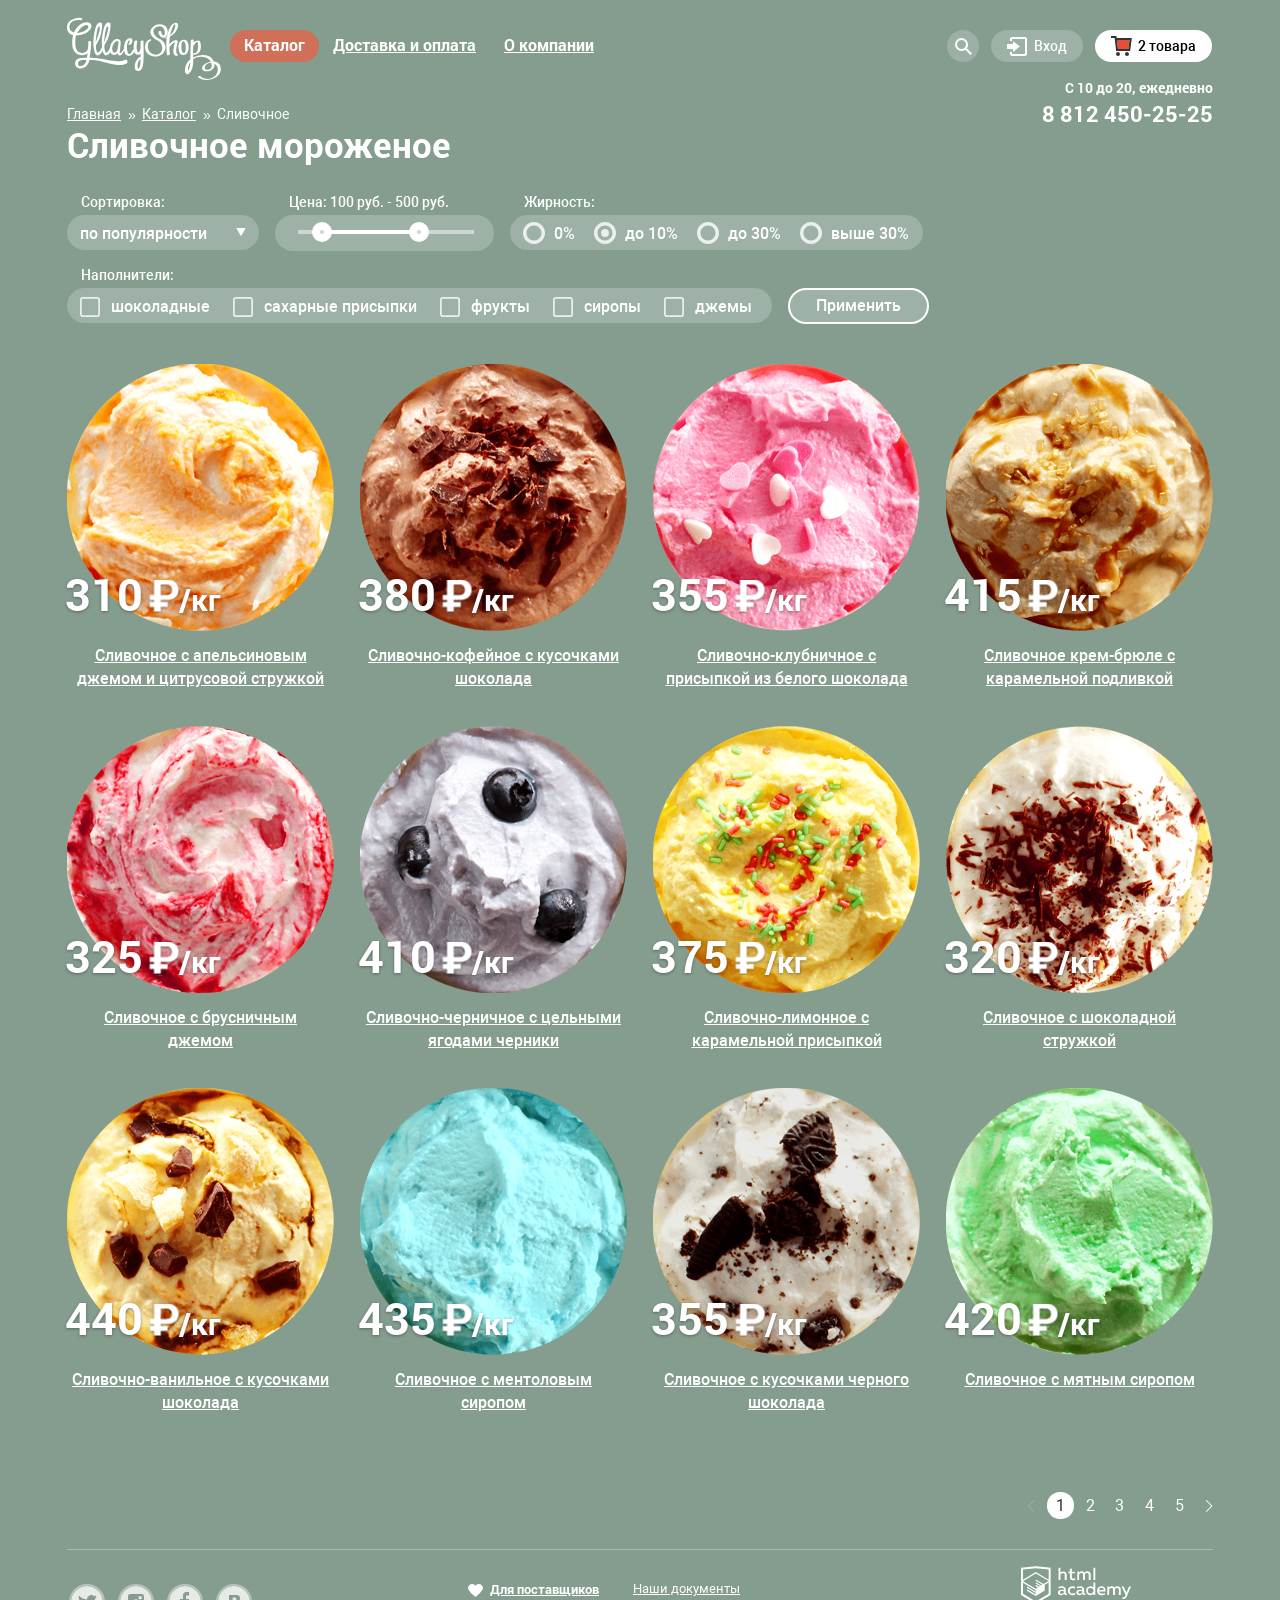
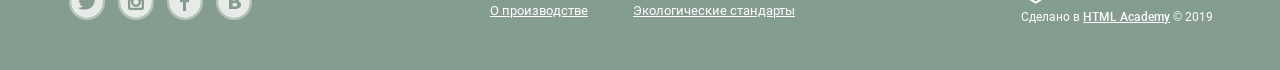
==== commit dfd17500: "предчистовик Все готово, остались автопрефиксы" ====
--- a/catalog.html
+++ b/catalog.html
@@ -7,10 +7,10 @@
   <link rel="stylesheet" href="css/style.css">
 </head>
 
-<body class="page-body  page-body--inner-page ">
+<body class="page-body page-body--inner-page">
   <div class="convert">
     <header class="page-header">
-      <a class="header__column-left" href="./index.html"><img class="logo  navigation__logo " src="img/logo.svg" width="154" height="64" alt="Логотип Gllacy Shop"></a>
+      <a class="header__column-left" href="./index.html"><img class="logo navigation__logo" src="img/logo.svg" width="154" height="64" alt="Логотип Gllacy Shop"></a>
       <nav class="navigation header__column-center">
         <ul class="navigation-list">
           <li class="navigation-list__item">
@@ -33,26 +33,24 @@
             <button class="user-navigation__icon user-navigation__icon--search" type="button" name="button-search-icon" aria-label="При наведении показывается форма поискаg сайту"><svg xmlns="http://www.w3.org/2000/svg" xmlns:xlink="http://www.w3.org/1999/xlink"
                 width="17" height="17" viewbox="0 0 17 17">
                 <path fill="#fff" d="M16.958 15.527L11.75 10.32A6.455 6.455 0 0 0 13 6.5 6.5 6.5 0 1 0 6.5 13a6.465 6.465 0 0 0 3.839-1.263l5.205 5.204 1.414-1.414zM6.5 11C4.019 11 2 8.981 2 6.5S4.019 2 6.5 2 11 4.019 11 6.5 8.981 11 6.5 11z" /></svg></button>
-            <!--форма поиска -->
-            <form class="search-form popup-form user-navigation__popup-form " action="https://echo.htmlacademy.ru" method="get" aria-label="Поиск по сайту">
+            <form class="search-form popup-form user-navigation__popup-form" action="https://echo.htmlacademy.ru" method="get" aria-label="Поиск по сайту">
               <input class="input search-form__input" type="search" name="search" placeholder="Что ищем?">
             </form>
           </li>
           <li class="user-navigation__item">
-            <a class="user-navigation__icon user-navigation__icon--login " href="#"><svg class="user-navigation__button-icon" xmlns="http://www.w3.org/2000/svg" xmlns:xlink="http://www.w3.org/1999/xlink" width="21" height="19" viewbox="0 0 21 19">
+            <a class="user-navigation__icon user-navigation__icon--login" href="#"><svg class="user-navigation__button-icon" xmlns="http://www.w3.org/2000/svg" xmlns:xlink="http://www.w3.org/1999/xlink" width="21" height="19" viewbox="0 0 21 19">
                 <g fill="#fff">
                   <path d="M6 14.875L12.917 9.5 6 4.125v2.917H-.042v4.917H6z" />
                   <path d="M18 0H5C3.9 0 3 .9 3 2v2h2V2h13v15H5v-2H3v2c0 1.1.9 2 2 2h13c1.1 0 2-.9 2-2V2c0-1.1-.9-2-2-2z" />
                 </g>
               </svg> Вход</a>
-            <!-- Форма входа-->
-            <form class=" form-login user-navigation__form-login popup-form user-navigation__popup-form" action="https://echo.htmlacademy.ru" method="post" aria-label="Форма входа в личный кабинет">
+            <form class="form-login user-navigation__form-login popup-form user-navigation__popup-form" action="https://echo.htmlacademy.ru" method="post" aria-label="Форма входа в личный кабинет">
               <input class="input form-login__input" type="email" name="login" placeholder="Электронная почта">
               <input class="input form-login__input" type="password" name="password" placeholder="Пароль">
               <div class="form-login__wrapper">
                 <button class="button form-login__button" type="submit">Войти</button>
                 <div class="form-login__wrapper-right">
-                  <a href="#" class="link popup-form__link  ">Забыли пароль?</a>
+                  <a href="#" class="link popup-form__link">Забыли пароль?</a>
                   <a href="#" class="link popup-form__link">Новая регистрация</a>
                 </div>
               </div>
@@ -75,14 +73,13 @@
                   <p class="text shopping-cart-nested__description">Пломбир с апельсиновым джемом</p>
                   <p class="text shopping-cart-nested__quantity">1,5 кг х<span class="shopping-cart-nested__price">200 руб.</span></p>
                   <p class="text shopping-cart-nested__cost">300 руб.</p>
-
                 </li>
                 <li class="shopping-cart-nested__item">
                   <button class="button-delete" type="button" name="shopping-cart-delete"></button>
-                  <img class="shopping-cart-nested__preview" src="img/catalog-preview-7.png" width="33" height="33" alt="Мороженное  светло-коричневого цвета с присыпкой из тертого шоколада">
+                  <img class="shopping-cart-nested__preview" src="img/catalog-preview-7.png" width="33" height="33" alt="Мороженное светло-коричневого цвета с присыпкой из тертого шоколада">
                   <p class="text shopping-cart-nested__description">Клубничный пломбир с присыпкой из белого шоколада</p>
                   <p class="text shopping-cart-nested__quantity">1,5 кг х<span class="shopping-cart-nested__price">300 руб.</span></p>
-                  <p class="text shopping-cart-nested__cost ">450 руб.</p>
+                  <p class="text shopping-cart-nested__cost">450 руб.</p>
                 </li>
               </ul>
               <strong class="text shopping-cart-nested__cost shopping-cart-nested__cost--summ">Итого: 750 руб.</strong>
@@ -103,8 +100,6 @@
         <li class="breadcrumbs-item"><a class="link breadcrumbs-item__link breadcrumbs-item__link--current">Сливочное</a></li>
       </ul>
       <h1 class="inner-page__title">Сливочное мороженое</h1>
-
-      <!--Форма сортировки-->
       <section class="sorting">
         <form class="form-sorting" action="https://echo.htmlacademy.ru" method="get">
           <fieldset class="sorting__fieldset">
@@ -115,24 +110,20 @@
                 <option class="sorting__select-item" value="cheap-first">сначала недорогие</option>
                 <option class="sorting__select-item" value="dear-first">сначала дорогие</option>
                 <option class="sorting__select-item" value="fatty-fatty">по жирности</option>
-
               </select>
-
               <svg class="select-wrapper__icon" width="10" height="16" viewbox="0 0 19 16" fill="none" xmlns="http://www.w3.org/2000/svg">
                 <path d="M9.5 16L0.406734 0.25L18.5933 0.25L9.5 16Z" fill="white" />
               </svg>
-
             </div>
           </fieldset>
           <fieldset class="sorting__fieldset">
             <legend class="sorting__legend">Цена: 100 руб. - 500 руб.</legend>
             <div class="sorting-item-wrapper sorting-item-wrapper--toggle">
-              <div class=" toggle toggle--1"></div>
-              <div class=" toggle toggle--2"></div>
+              <div class="toggle toggle--1"></div>
+              <div class="toggle toggle--2"></div>
               <div class="rail rail--1"></div>
               <div class="rail rail--2"></div>
             </div>
-            <!--Ползунки -->
           </fieldset>
           <fieldset class="sorting__fieldset">
             <legend class="sorting__legend">Жирность:</legend>
@@ -143,7 +134,7 @@
               <label for="fat-percentage--up-to-10" class="sorting__label sorting__label--radio">до 10%</label>
               <input id="fat-percentage--up-to-30" class="sorting__input sorting__input--type-radio" type="radio" name="fat-percentage" value="up-to-30">
               <label for="fat-percentage--up-to-30" class="sorting__label sorting__label--radio">до 30%</label>
-              <input id="fat-percentage--more-then-30" class="sorting__input sorting__input--type-radio " type="radio" name="fat-percentage" value="more-then-30">
+              <input id="fat-percentage--more-then-30" class="sorting__input sorting__input--type-radio" type="radio" name="fat-percentage" value="more-then-30">
               <label for="fat-percentage--more-then-30" class="sorting__label sorting__label--radio"> выше 30%</label>
             </div>
           </fieldset>
@@ -162,14 +153,14 @@
               <label for="filler-jam" class="sorting__label sorting__label--checkbox"> джемы </label>
             </div>
           </fieldset>
-          <button class="sorting-item-wrapper sorting__button " type="submit" name="button-form-sorting">Применить</button>
+          <button class="sorting-item-wrapper sorting__button" type="submit" name="button-form-sorting">Применить</button>
         </form>
       </section>
       <ul class="calalog-list inner-page__catalog">
         <li class="catalog-item">
           <div class="catalog-item__wrapper-image">
-            <img class="catalog-item__image" src="img/catalog-preview-4.png" width="267" height="267" alt="Мороженное  светло-коричневого цвета с присыпкой из тертого шоколада">
-            <p class="catalog-item__price">310 <span class=" catalog-item__price--measure">/кг</span></p>
+            <img class="catalog-item__image" src="img/catalog-preview-4.png" width="267" height="267" alt="Мороженное светло-коричневого цвета с присыпкой из тертого шоколада">
+            <p class="catalog-item__price">310 <span class="catalog-item__price--measure">/кг</span></p>
           </div>
           <h3 class="catalog-item__title">
             <a class="link catalog-item__link" href="#">Сливочное с апельсиновым джемом и цитрусовой стружкой
@@ -181,8 +172,8 @@
         </li>
         <li class="catalog-item">
           <div class="catalog-item__wrapper-image">
-            <img class="catalog-item__image" src="img/catalog-preview-6.png" width="267" height="267" alt="Мороженное  светло-коричневого цвета с присыпкой из тертого шоколада">
-            <p class="catalog-item__price">380 <span class=" catalog-item__price--measure">/кг</span></p>
+            <img class="catalog-item__image" src="img/catalog-preview-6.png" width="267" height="267" alt="Мороженное светло-коричневого цвета с присыпкой из тертого шоколада">
+            <p class="catalog-item__price">380 <span class="catalog-item__price--measure">/кг</span></p>
           </div>
           <h3 class="catalog-item__title">
             <a class="link catalog-item__link" href="#">Сливочно-кофейное с кусочками шоколада</a>
@@ -193,8 +184,8 @@
         </li>
         <li class="catalog-item">
           <div class="catalog-item__wrapper-image">
-            <img class="catalog-item__image" src="img/catalog-preview-7.png" width="267" height="267" alt="Мороженное  светло-коричневого цвета с присыпкой из тертого шоколада">
-            <p class="catalog-item__price">355 <span class=" catalog-item__price--measure">/кг</span></p>
+            <img class="catalog-item__image" src="img/catalog-preview-7.png" width="267" height="267" alt="Мороженное светло-коричневого цвета с присыпкой из тертого шоколада">
+            <p class="catalog-item__price">355 <span class="catalog-item__price--measure">/кг</span></p>
           </div>
           <h3 class="catalog-item__title">
             <a class="link catalog-item__link" href="#">Сливочно-клубничное с присыпкой из белого шоколада</a>
@@ -205,8 +196,8 @@
         </li>
         <li class="catalog-item">
           <div class="catalog-item__wrapper-image">
-            <img class="catalog-item__image" src="img/catalog-preview-8.png" width="267" height="267" alt="Мороженное  светло-коричневого цвета с присыпкой из тертого шоколада">
-            <p class="catalog-item__price">415 <span class=" catalog-item__price--measure">/кг</span></p>
+            <img class="catalog-item__image" src="img/catalog-preview-8.png" width="267" height="267" alt="Мороженное светло-коричневого цвета с присыпкой из тертого шоколада">
+            <p class="catalog-item__price">415 <span class="catalog-item__price--measure">/кг</span></p>
           </div>
           <h3 class="catalog-item__title">
             <a class="link catalog-item__link" href="#">Сливочное крем-брюле с карамельной подливкой</a>
@@ -217,8 +208,8 @@
         </li>
         <li class="catalog-item">
           <div class="catalog-item__wrapper-image">
-            <img class="catalog-item__image" src="img/catalog-preview-9.png" width="267" height="267" alt="Мороженное  светло-коричневого цвета с присыпкой из тертого шоколада">
-            <p class="catalog-item__price">325 <span class=" catalog-item__price--measure">/кг</span></p>
+            <img class="catalog-item__image" src="img/catalog-preview-9.png" width="267" height="267" alt="Мороженное светло-коричневого цвета с присыпкой из тертого шоколада">
+            <p class="catalog-item__price">325 <span class="catalog-item__price--measure">/кг</span></p>
           </div>
           <h3 class="catalog-item__title">
             <a class="link catalog-item__link" href="#">Сливочное с брусничным джемом
@@ -230,9 +221,8 @@
         </li>
         <li class="catalog-item">
           <div class="catalog-item__wrapper-image">
-
-            <img class="catalog-item__image" src="img/catalog-preview-11.png" width="267" height="267" alt="Мороженное  светло-коричневого цвета с присыпкой из тертого шоколада">
-            <p class="catalog-item__price">410 <span class=" catalog-item__price--measure">/кг</span></p>
+            <img class="catalog-item__image" src="img/catalog-preview-11.png" width="267" height="267" alt="Мороженное светло-коричневого цвета с присыпкой из тертого шоколада">
+            <p class="catalog-item__price">410 <span class="catalog-item__price--measure">/кг</span></p>
           </div>
           <h3 class="catalog-item__title">
             <a class="link catalog-item__link" href="#">Сливочно-черничное с цельными ягодами черники </a>
@@ -243,8 +233,8 @@
         </li>
         <li class="catalog-item">
           <div class="catalog-item__wrapper-image">
-            <img class="catalog-item__image" src="img/catalog-preview-1.png" width="267" height="267" alt="Мороженное  светло-коричневого цвета с присыпкой из тертого шоколада">
-            <p class="catalog-item__price">375 <span class=" catalog-item__price--measure">/кг</span></p>
+            <img class="catalog-item__image" src="img/catalog-preview-1.png" width="267" height="267" alt="Мороженное светло-коричневого цвета с присыпкой из тертого шоколада">
+            <p class="catalog-item__price">375 <span class="catalog-item__price--measure">/кг</span></p>
           </div>
           <h3 class="catalog-item__title">
             <a class="link catalog-item__link" href="#">Сливочно-лимонное с карамельной присыпкой</a>
@@ -255,8 +245,8 @@
         </li>
         <li class="catalog-item">
           <div class="catalog-item__wrapper-image">
-            <img class="catalog-item__image" src="img/catalog-preview-3.png" width="267" height="267" alt="Мороженное  светло-коричневого цвета с присыпкой из тертого шоколада">
-            <p class="catalog-item__price">320 <span class=" catalog-item__price--measure">/кг</span></p>
+            <img class="catalog-item__image" src="img/catalog-preview-3.png" width="267" height="267" alt="Мороженное светло-коричневого цвета с присыпкой из тертого шоколада">
+            <p class="catalog-item__price">320 <span class="catalog-item__price--measure">/кг</span></p>
           </div>
           <h3 class="catalog-item__title">
             <a class="link catalog-item__link" href="#">Сливочное с шоколадной стружкой</a>
@@ -267,7 +257,7 @@
         </li>
         <li class="catalog-item">
           <div class="catalog-item__wrapper-image">
-            <img class="catalog-item__image" src="img/catalog-preview-10.png" width="267" height="267" alt="Мороженное  светло-коричневого цвета с присыпкой из тертого шоколада">
+            <img class="catalog-item__image" src="img/catalog-preview-10.png" width="267" height="267" alt="Мороженное светло-коричневого цвета с присыпкой из тертого шоколада">
             <p class="catalog-item__price">440 <span class="catalog-item__price--measure">/кг</span></p>
           </div>
           <h3 class="catalog-item__title">
@@ -280,8 +270,8 @@
         </li>
         <li class="catalog-item">
           <div class="catalog-item__wrapper-image">
-            <img class="catalog-item__image" src="img/catalog-preview-12.png" width="267" height="267" alt="Мороженное  светло-коричневого цвета с присыпкой из тертого шоколада">
-            <p class="catalog-item__price">435 <span class=" catalog-item__price--measure">/кг</span></p>
+            <img class="catalog-item__image" src="img/catalog-preview-12.png" width="267" height="267" alt="Мороженное светло-коричневого цвета с присыпкой из тертого шоколада">
+            <p class="catalog-item__price">435 <span class="catalog-item__price--measure">/кг</span></p>
           </div>
           <h3 class="catalog-item__title">
             <a class="link catalog-item__link" href="#">Сливочноe с ментоловым сиропом</a>
@@ -292,8 +282,8 @@
         </li>
         <li class="catalog-item">
           <div class="catalog-item__wrapper-image">
-            <img class="catalog-item__image" src="img/catalog-preview-2.png" width="267" height="267" alt="Мороженное  светло-коричневого цвета с присыпкой из тертого шоколада">
-            <p class="catalog-item__price">355 <span class=" catalog-item__price--measure">/кг</span></p>
+            <img class="catalog-item__image" src="img/catalog-preview-2.png" width="267" height="267" alt="Мороженное светло-коричневого цвета с присыпкой из тертого шоколада">
+            <p class="catalog-item__price">355 <span class="catalog-item__price--measure">/кг</span></p>
           </div>
           <h3 class="catalog-item__title">
             <a class="link catalog-item__link" href="#">Сливочное с кусочками черного шоколада</a>
@@ -304,7 +294,7 @@
         </li>
         <li class="catalog-item">
           <div class="catalog-item__wrapper-image">
-            <img class="catalog-item__image" src="img/catalog-preview-5.png" width="267" height="267" alt="Мороженное  светло-коричневого цвета с присыпкой из тертого шоколада">
+            <img class="catalog-item__image" src="img/catalog-preview-5.png" width="267" height="267" alt="Мороженное светло-коричневого цвета с присыпкой из тертого шоколада">
             <p class="catalog-item__price">420 <span class="catalog-item__price--measure">/кг</span></p>
           </div>
           <h3 class="catalog-item__title">
@@ -314,33 +304,32 @@
             <a class="button catalog-item__button" href="#">Быстрый просмотр</a>
           </div>
         </li>
-
       </ul>
       <ul class="paginator">
-        <li class="paginator-item "><a class="paginator-item__link paginator-item__link--back paginator-item__link--disable">Назад</a></li>
-        <li class="paginator-item "><a class="paginator-item__link paginator-item__link--current">1</a></li>
-        <li class="paginator-item "><a class="paginator-item__link" href="#2">2</a></li>
-        <li class="paginator-item "><a class="paginator-item__link" href="#3">3</a></li>
-        <li class="paginator-item "><a class="paginator-item__link" href="#4">4</a></li>
-        <li class="paginator-item "><a class="paginator-item__link" href="#5">5</a></li>
-        <li class="paginator-item "><a class="paginator-item__link paginator-item__link--next" href="#next">Вперед</a></li>
+        <li class="paginator-item"><a class="paginator-item__link paginator-item__link--back paginator-item__link--disable">Назад</a></li>
+        <li class="paginator-item"><a class="paginator-item__link paginator-item__link--current">1</a></li>
+        <li class="paginator-item"><a class="paginator-item__link" href="#2">2</a></li>
+        <li class="paginator-item"><a class="paginator-item__link" href="#3">3</a></li>
+        <li class="paginator-item"><a class="paginator-item__link" href="#4">4</a></li>
+        <li class="paginator-item"><a class="paginator-item__link" href="#5">5</a></li>
+        <li class="paginator-item"><a class="paginator-item__link paginator-item__link--next" href="#next">Вперед</a></li>
       </ul>
     </main>
     <footer class="page-footer page-footer--inner-page">
       <ul class="social-list page-footer__social-list">
-        <li class="social-item"><a class="social-item__link social-item__link--twitter " href="https://twitter.com/htmlacademy_ru?lang=ru" aria-label="HTML Академия в Twitter"></a></li>
-        <li class="social-item"><a class="social-item__link social-item__link--instagram " href="https://www.instagram.com/htmlacademy/?hl=ru" aria-label="HTML Академия в Instagram"></a></li>
-        <li class="social-item"><a class="social-item__link social-item__link--facebook " href="https://www.facebook.com/htmlacademy/" aria-label="HTML Академия в Facebook"></a></li>
-        <li class="social-item"><a class="social-item__link social-item__link--vkontakte " href="https://vk.com/htmlacademy" aria-label="HTML Академия в Vkontakte"></a></li>
+        <li class="social-item"><a class="social-item__link social-item__link--twitter" href="https://twitter.com/htmlacademy_ru?lang=ru" aria-label="HTML Академия в Twitter"></a></li>
+        <li class="social-item"><a class="social-item__link social-item__link--instagram" href="https://www.instagram.com/htmlacademy/?hl=ru" aria-label="HTML Академия в Instagram"></a></li>
+        <li class="social-item"><a class="social-item__link social-item__link--facebook" href="https://www.facebook.com/htmlacademy/" aria-label="HTML Академия в Facebook"></a></li>
+        <li class="social-item"><a class="social-item__link social-item__link--vkontakte" href="https://vk.com/htmlacademy" aria-label="HTML Академия в Vkontakte"></a></li>
       </ul>
       <ul class="legal-list page-footer__legal-list">
-        <li class="legal-item"><a class="link legal-item__link  legal-item__link--accent" href="#">Для поставщиков</a></li>
+        <li class="legal-item"><a class="link legal-item__link legal-item__link--accent" href="#">Для поставщиков</a></li>
+        <li class="legal-item"><a class="link legal-item__link" href="#">Наши документы</a></li>
         <li class="legal-item"><a class="link legal-item__link" href="#">О производстве</a></li>
-        <li class="legal-item"><a class="link legal-item__link" href="#">Наши документы</a></li>
         <li class="legal-item"><a class="link legal-item__link" href="#">Экологические стандарты</a></li>
       </ul>
       <div class="copyright page-footer__copyright">
-        <a href="https://htmlacademy.ru/intensive/htmlcss" class="copyright__logo-link"><img class="copyright__logo" src="img/logo-htmlacademy.svg " alt="Логотип htmlacademy" width="110" height="40"></a>
+        <a href="https://htmlacademy.ru/intensive/htmlcss" class="copyright__logo-link"><img class="copyright__logo" src="img/logo-htmlacademy.svg" alt="Логотип htmlacademy" width="110" height="40"></a>
         <p class="text copyright__text">Сделано в <a class="link copyright__link" href="https://htmlacademy.ru/intensive/htmlcss">HTML Academy</a> © 2019</p>
       </div>
     </footer>
--- a/css/style.css
+++ b/css/style.css
@@ -1,25 +1,25 @@
 @font-face {
-  font-family: 'roboto';
+  font-family: "roboto";
   font-weight: 300;
   font-style: normal;
-  src: url('fonts/roboto.woff2') format('woff2'),
-    url('fonts/roboto.woff') format('woff');
+  src: url("../fonts/roboto.woff2") format("woff2"),
+    url("../fonts/roboto.woff") format("woff");
 }
 
 @font-face {
-  font-family: 'roboto';
+  font-family: "roboto";
   font-weight: 500;
   font-style: normal;
-  src: url('fonts/robotomedium.woff2') format('woff2'),
-    url('fonts/robotomedium.woff') format('woff');
+  src: url("../fonts/robotomedium.woff2") format("woff2"),
+    url("../fonts/robotomedium.woff") format("woff");
 }
 
 @font-face {
-  font-family: 'roboto';
+  font-family: "roboto";
   font-weight: 900;
   font-style: normal;
-  src: url('fonts/robotobold.woff2') format('woff2'),
-    url('fonts/robotobold.woff') format('woff');
+  src: url("../fonts/robotobold.woff2") format("woff2"),
+    url("../fonts/robotobold.woff") format("woff");
 }
 
 *,
@@ -34,11 +34,10 @@
 
 .site-wrapper {
   min-width: 1200px;
-  /* Для демонстрации */
   min-height: 100vh;
   transition: background-image .5s ease, background-color .5s ease;
   background-color: #849d8f;
-  background-image: url('../img/slider-ice-1.png');
+  background-image: url("../img/slider-ice-1.png");
   background-repeat: no-repeat;
   background-position: top center;
 }
@@ -46,15 +45,15 @@
 .site-wrapper::before,
 .site-wrapper::after {
   visibility: hidden;
-  content: '';
+  content: "";
 }
 
 .site-wrapper::before {
-  background-image: url('../img/slider-ice-2.png');
+  background-image: url("../img/slider-ice-2.png");
 }
 
 .site-wrapper::after {
-  background-image: url('../img/slider-ice-3.png');
+  background-image: url("../img/slider-ice-3.png");
 }
 
 .slider {
@@ -96,6 +95,7 @@
   cursor: pointer;
   text-align: center;
   vertical-align: top;
+  vertical-align: middle;
   text-decoration: none;
   color: #fff;
   border: none;
@@ -137,22 +137,22 @@
 }
 
 .slider-controls label:hover {
-  background-color: rgba(255, 255, 255, 0.4);
+  background-color: rgba(255, 255, 255, .4);
 }
 
 #product-1:checked~.site-wrapper {
   background-color: #849d8f;
-  background-image: url('../img/slider-ice-1.png');
+  background-image: url("../img/slider-ice-1.png");
 }
 
 #product-2:checked~.site-wrapper {
   background-color: #8996a6;
-  background-image: url('../img/slider-ice-2.png');
+  background-image: url("../img/slider-ice-2.png");
 }
 
 #product-3:checked~.site-wrapper {
   background-color: #9d8b84;
-  background-image: url('../img/slider-ice-3.png');
+  background-image: url("../img/slider-ice-3.png");
 }
 
 #product-1:checked~.site-wrapper #slide1,
@@ -163,9 +163,9 @@
   flex-direction: column;
 }
 
-#product-1:checked~.site-wrapper label[for='product-1'],
-#product-2:checked~.site-wrapper label[for='product-2'],
-#product-3:checked~.site-wrapper label[for='product-3'] {
+#product-1:checked~.site-wrapper label[for="product-1"],
+#product-2:checked~.site-wrapper label[for="product-2"],
+#product-3:checked~.site-wrapper label[for="product-3"] {
   background-color: #fff;
 }
 
@@ -288,6 +288,7 @@
 }
 
 .navigation-list__link--current {
+  text-decoration: none;
   background-color: #d07058;
 }
 
@@ -300,15 +301,14 @@
   overflow: hidden;
   clip: auto;
   flex-direction: column;
+  width: 143px;
   margin-left: 0;
-  margin-left: 0;
+  padding-bottom: 7px;
   padding-left: 0;
   list-style: none;
   border-radius: 5px;
-  width: 143px;
   background-color: white;
-  padding-bottom: 7px;
-  box-shadow: 0px 20px 20px 0px rgba(0, 0, 0, 0.4);
+  box-shadow: 0 20px 20px 0 rgba(0, 0, 0, .4);
 }
 
 .navigation-list__item>.navigation__nested-list {
@@ -329,12 +329,12 @@
   font-weight: 300;
   line-height: 16px;
   display: block;
+  margin-bottom: -5px;
   padding: 10px;
   padding-left: 20px;
   text-decoration: none;
   color: black;
   background-color: white;
-  margin-bottom: -5px;
 }
 
 .nested-list__link:hover {
@@ -353,12 +353,12 @@
 
 .nested-list__link--heading::after {
   position: absolute;
+  top: 38px;
+  left: 6px;
   display: block;
   width: 128px;
   height: 1px;
-  top: 38px;
-  left: 6px;
-  content: '';
+  content: "";
   background-color: #d1d0ce;
 }
 
@@ -432,7 +432,7 @@
 .user-navigation__popup-form {
   top: 37px;
   right: -2px;
-  box-shadow: 0px 20px 20px 0px rgba(0, 0, 0, 0.4);
+  box-shadow: 0 20px 20px 0 rgba(0, 0, 0, .4);
 }
 
 .user-navigation__form-login {
@@ -445,17 +445,9 @@
 
 .form-login__wrapper {
   display: flex;
+  align-items: center;
   flex-direction: row;
   justify-content: flex-start;
-  align-items: center;
-}
-
-.form-login__button {
-  margin-right: 20px;
-  margin-left: 5px;
-  padding-right: 24px;
-  padding-left: 23px;
-  text-shadow: none;
 }
 
 .popup-form {
@@ -505,14 +497,20 @@
   box-shadow: none;
 }
 
+.input::placeholder {
+  font-weight: 300;
+  opacity: 1;
+  color: #999;
+}
+
 .input:hover {
   box-shadow: 0 0 0 1px #d3d3d2;
 }
 
 .input:focus {
   border-color: rgba(46, 136, 228, .52);
+  outline: none;
   box-shadow: 0 0 0 1px rgba(46, 136, 228, .52);
-  outline: none;
 }
 
 .button {
@@ -550,6 +548,14 @@
   color: white;
 }
 
+.form-login__button {
+  margin-right: 20px;
+  margin-left: 5px;
+  padding-right: 24px;
+  padding-left: 23px;
+  text-shadow: none;
+}
+
 .link:hover {
   color: #ffbc9e;
 }
@@ -571,48 +577,49 @@
 
 .shopping-cart-nested__list {
   position: relative;
-  list-style: none;
   display: flex;
   flex-direction: column;
   justify-content: flex-start;
-  margin: 0px;
-  padding-left: 0px;
+  margin: 0;
+  padding-left: 0;
+  list-style: none;
 }
 
 .shopping-cart-nested__list::after {
   position: relative;
   display: block;
+  width: 100%;
   height: 1px;
-  content: '';
+  content: "";
   background-color: #cacac7;
-  width: 100%;
 }
 
 .shopping-cart-nested__item {
   display: flex;
-  flex-direction: row;
   align-items: flex-start;
+  flex-direction: row;
   justify-content: flex-start;
   margin-bottom: 12px;
 }
 
 .shopping-cart-nested__item:last-child {
-  margin-bottom: 0px;
+  margin-bottom: 0;
 }
 
 .button-delete {
   display: block;
-  background-color: transparent;
-  border: none;
   width: 15px;
   height: 15px;
+  margin-top: 8px;
+  margin-right: 11px;
+  margin-left: 0;
+  cursor: pointer;
+  border: none;
+  border-radius: 0;
+  background-color: transparent;
   background-image: url("../img/cross-small.svg");
+  background-repeat: no-repeat;
   background-position: center;
-  border-radius: 0px;
-  background-repeat: no-repeat;
-  margin-right: 11px;
-  margin-left: 0px;
-  margin-top: 8px;
 }
 
 .shopping-cart-nested__preview {
@@ -622,29 +629,29 @@
 .shopping-cart-nested__cost {
   font-size: 15px;
   font-weight: 900;
+  margin-right: 10px;
   text-align: right;
-  margin-right: : 10px;
 }
 
 .shopping-cart-nested__description {
   font-size: 13px;
+  line-height: 18px;
   width: 230px;
+  margin-top: 6px;
   margin-right: 17px;
-  margin-top: 6px;
-  line-height: 18px;
 }
 
 .shopping-cart-nested__quantity {
   font-size: 13px;
   width: 100px;
+  margin-top: 6px;
   margin-right: 23px;
-  margin-top: 6px;
 }
 
 .shopping-cart-nested__price {
   font-size: 13px;
+  width: 60px;
   color: #999;
-  width: 60px;
 }
 
 .shopping-cart-nested__cost {
@@ -660,17 +667,18 @@
 .shopping-cart-nested__button {
   align-self: flex-end;
   margin-top: 14px;
-  letter-spacing: -0.5px;
   padding-right: 17px;
   padding-left: 16px;
+  letter-spacing: -.5px;
+  text-shadow: none;
 }
 
 .header-contacts {
   display: flex;
   align-items: flex-end;
   flex-direction: column;
-  color: white;
   margin-top: -5px;
+  color: white;
 }
 
 .header-contacts__text {
@@ -735,13 +743,15 @@
 }
 
 .stock-item--raspberries {
-  background-image: url('../img/background-raspberries.jpg');
+  background-color: #962d47;
+  background-image: url("../img/background-raspberries.jpg");
   background-position-x: -50px;
   background-position-y: -94px;
 }
 
 .stock-item--chocolate {
-  background-image: url('../img/background-chocolate.jpg');
+  background-color: #4b2915;
+  background-image: url("../img/background-chocolate.jpg");
   background-position-x: -218px;
   background-position-y: -104px;
 }
@@ -762,6 +772,7 @@
   font-size: 18px;
   font-weight: 900;
   line-height: 22px;
+  width: 100%;
   text-align: left;
   color: white;
 }
@@ -789,38 +800,47 @@
 
 .catalog-item {
   position: relative;
+  z-index: 1;
   width: 267px;
   margin: 0;
   margin-bottom: 36px;
   padding: 0;
+  vertical-align: middle;
 }
 
 .catalog-item__wrapper-image {
   position: relative;
+  z-index: 6;
 }
 
 .catalog-item__wrapper-image--flag::before {
   position: absolute;
-  z-index: 6;
+  z-index: 7;
   top: -1px;
   left: -1px;
   display: block;
   width: 62px;
   height: 62px;
-  content: 'хит';
+  content: "хит";
   border-radius: 50%;
   background-color: white;
-  background-image: url('../img/hit.svg');
+  background-image: url("../img/hit.svg");
   background-repeat: no-repeat;
   background-position: center;
 }
 
 .catalog-item__title {
+  z-index: 6;
+  max-width: 258px;
   margin-top: 13px;
+  margin-right: auto;
+  margin-left: auto;
 }
 
 .catalog-item__link {
   line-height: 23px;
+  position: relative;
+  z-index: 6;
   display: block;
   text-align: center;
 }
@@ -839,7 +859,7 @@
   height: 62px;
   border-radius: 50%;
   background-color: white;
-  background-image: url('../img/hit.svg');
+  background-image: url("../img/hit.svg");
   background-repeat: no-repeat;
 }
 
@@ -870,16 +890,15 @@
 
 .catalog-item__price--measure::before {
   position: absolute;
-  bottom: 8px;
+  bottom: 9px;
   left: 6px;
   display: block;
   width: 30px;
   height: 33px;
-  content: '';
-  background-image: url('../img/ruble.svg');
+  content: "";
+  background-image: url("../img/ruble.png");
   background-repeat: no-repeat;
   background-position: center;
-  -webkit-svg-shadow: 0 1px 3px rgba(49, 50, 53, .5);
 }
 
 /*Разобраться с тенюшечкой.*/
@@ -898,7 +917,7 @@
 
 .catalog-item:hover>.catalog-item__container {
   position: absolute;
-  z-index: 6;
+  z-index: 5;
   top: 324px;
   display: block;
 }
@@ -911,7 +930,7 @@
   display: block;
   width: 293px;
   height: 405px;
-  content: '';
+  content: "";
   border-radius: 5px;
   background-color: rgba(255, 255, 255, .2);
   box-shadow: 0 20px 20px 0 rgba(0, 0, 0, .4);
@@ -930,7 +949,7 @@
 
 .catalog-item__container::after {
   display: block;
-  content: '';
+  content: "";
 }
 
 .advantages {
@@ -940,7 +959,7 @@
   padding-bottom: 2px;
   border-radius: 16px;
   background-color: #e8d3ad;
-  background-image: url('../img/pattern-waffle.jpg');
+  background-image: url("../img/pattern-waffle.jpg");
 }
 
 .advantages__description {
@@ -973,24 +992,24 @@
   left: 0;
   width: 62px;
   height: 62px;
-  content: '';
+  content: "";
   background-repeat: no-repeat;
 }
 
 .advantages-item--ice-cream::before {
-  background-image: url('../img/ice-cream.svg');
+  background-image: url("../img/ice-cream.svg");
 }
 
 .advantages-item--cow::before {
-  background-image: url('../img/cow.svg');
+  background-image: url("../img/cow.svg");
 }
 
 .advantages-item--eco::before {
-  background-image: url('../img/eco.svg');
+  background-image: url("../img/eco.svg");
 }
 
 .advantages-item--thermometer::before {
-  background-image: url('../img/thermometer.svg');
+  background-image: url("../img/thermometer.svg");
 }
 
 .advantages-list:nth-child(4)::before {
@@ -999,14 +1018,12 @@
   left: 0;
   width: 62px;
   height: 62px;
-  content: '';
-  background-image: url('../img/thermometer.svg');
+  content: "";
+  background-image: url("../img/thermometer.svg");
 }
 
 .news {
   display: flex;
-  display: flex;
-  flex-direction: row;
   flex-direction: row;
   flex-wrap: wrap;
   justify-content: space-between;
@@ -1025,7 +1042,7 @@
   padding-left: 19px;
   border-radius: 15px;
   background-color: white;
-  background-image: url('../img/article-illustration.jpg');
+  background-image: url("../img/article-illustration.jpg");
   background-repeat: no-repeat;
   background-position-x: -52px;
   background-position-y: -224px;
@@ -1066,7 +1083,7 @@
 .subscription-conteiner {
   padding: 5px;
   border-radius: 5px;
-  background-image: url('../img/bg-post.svg');
+  background-image: url("../img/bg-post.svg");
 }
 
 .subscription__subscription-form {
@@ -1137,13 +1154,10 @@
 
 .contacts__button {
   align-self: center;
-  align-self: center;
-  margin-top: 25px;
   margin-top: 25px;
   padding: 10px 30px;
   letter-spacing: -.5px;
   text-shadow: none;
-  text-shadow: none;
 }
 
 .contacts__telephone {
@@ -1152,7 +1166,13 @@
 }
 
 .contacts__map {
+  width: 100%;
   height: 428px;
+  border: 0;
+  background-image: url("../img/map.jpg");
+  background-repeat: no-repeat;
+  background-position: center;
+  background-size: contain;
 }
 
 .page-footer {
@@ -1207,15 +1227,15 @@
   display: block;
   width: 32px;
   height: 32px;
+  opacity: .8;
   border-radius: 50%;
   background-repeat: no-repeat;
   background-position: center;
   box-shadow: 0 0 0 2px rgba(255, 255, 255, .5);
-  opacity: 0.8;
 }
 
 .social-item__link:active {
-  box-shadow: 0 0 0 2px rgba(255, 255, 255, .5), inset 0px 0px 10px 10px rgba(88, 88, 88, 0.2);
+  box-shadow: 0 0 0 2px rgba(255, 255, 255, .5), inset 0 0 10px 10px rgba(88, 88, 88, .2);
 }
 
 .social-item__link:hover {
@@ -1223,27 +1243,27 @@
 }
 
 .social-item__link--twitter {
-  background-image: url('../img/twitter.svg');
+  background-image: url("../img/twitter.svg");
 }
 
 .social-item__link--instagram {
-  background-image: url('../img/instagram.svg');
+  background-image: url("../img/instagram.svg");
 }
 
 .social-item__link--facebook {
-  background-image: url('../img/fb.svg');
+  background-image: url("../img/fb.svg");
 }
 
 .social-item__link--vkontakte {
-  background-image: url('../img/vk.svg');
+  background-image: url("../img/vk.svg");
 }
 
 .legal-list {
   display: flex;
-  flex-direction: column;
+  flex-direction: row;
   flex-wrap: wrap;
   justify-content: flex-start;
-  height: 50px;
+  width: 475px;
   padding: 0;
   list-style: none;
 }
@@ -1251,6 +1271,15 @@
 .legal-item {
   display: block;
   padding-left: 30px;
+}
+
+.legal-item:nth-child(odd) {
+  width: 143px;
+  margin-right: 0;
+}
+
+.legal-item:nth-child(even) {
+  width: 195px;
 }
 
 .legal-item__link {
@@ -1274,8 +1303,8 @@
   display: block;
   width: 15px;
   height: 15px;
-  content: '';
-  background-image: url('../img/heart.svg');
+  content: "";
+  background-image: url("../img/heart.svg");
   background-repeat: no-repeat;
   background-position: center;
 }
@@ -1298,9 +1327,9 @@
   display: flex;
   flex-direction: row;
   justify-content: flex-end;
+  margin-right: -2px;
   margin-bottom: 31px;
   list-style: none;
-  margin-right: -2px;
 }
 
 .paginator-item {
@@ -1346,7 +1375,7 @@
   width: 27px;
   height: 27px;
   color: transparent;
-  background-image: url('../img/icon-left-small.svg');
+  background-image: url("../img/icon-left-small.svg");
   background-repeat: no-repeat;
   background-position: center;
 }
@@ -1356,7 +1385,7 @@
   width: 27px;
   height: 27px;
   color: transparent;
-  background-image: url('../img/icon-right-small.svg');
+  background-image: url("../img/icon-right-small.svg");
   background-repeat: no-repeat;
   background-position: center;
 }
@@ -1367,33 +1396,33 @@
 
 .feedback-convert {
   position: fixed;
+  z-index: 12;
   top: 0;
   left: 0;
-  z-index: 12;
   display: none;
-  flex-direction: column;
-  justify-content: center;
-  align-items: center;
   width: 100%;
   height: 100%;
   background-color: rgba(32, 32, 32, .5);
 }
 
 .feedback {
+  top: 50%;
+  left: 50%;
   display: flex;
   flex-direction: column;
   width: 477px;
   padding-top: 15px;
+  padding-right: 24px;
   padding-left: 24px;
-  padding-right: 24px;
+  transform: translate(-50%, -50%);
   border-radius: 10px;
 }
 
 .feedback-form {
   display: flex;
+  align-items: flex-start;
   flex-direction: column;
   justify-content: flex-start;
-  align-items: flex-start;
 }
 
 .feedback__text {
@@ -1404,9 +1433,9 @@
 }
 
 .feedback-form__input {
+  font-size: 16px;
   width: 267px;
   margin-bottom: 20px;
-  font-size: 16px;
   padding-left: 13px;
 }
 
@@ -1416,32 +1445,32 @@
 
 .feedback__button {
   display: block;
-  text-shadow: none;
+  align-items: flex-end;
   margin-top: 7px;
   margin-left: auto;
-  align-items: flex-end;
   padding-right: 25px;
+  text-shadow: none;
 }
 
 .feedback__button-close {
-  display: block;
-  position: absolute;
-  top: 0px;
-  right: 0px;
-  background-color: transparent;
-  border: none;
+  position: absolute;
+  top: 0;
+  right: 0;
+  display: block;
   width: 28px;
   height: 30px;
+  margin-top: 8px;
+  margin-right: 11px;
+  margin-left: 0;
+  cursor: pointer;
+  border: none;
+  border-radius: 0;
+  background-color: transparent;
   background-image: url("../img/cross-big.svg");
+  background-repeat: no-repeat;
   background-position: center;
-  border-radius: 0px;
-  background-repeat: no-repeat;
-  margin-right: 11px;
-  margin-left: 0px;
-  margin-top: 8px;
-}
-
-/* Внутренняя страница*/
+}
+
 .breadcrumbs {
   display: flex;
   flex-direction: row;
@@ -1465,7 +1494,8 @@
   display: block;
   width: 6px;
   height: 6px;
-  content: '»';
+  content: "»";
+  text-decoration: none;
   color: white;
 }
 
@@ -1478,7 +1508,7 @@
 }
 
 .inner-page {
-  margin-top: -60px;
+  margin-top: -39px;
 }
 
 .inner-page__title {
@@ -1539,6 +1569,7 @@
 .sorting__legend {
   margin-bottom: 5px;
   padding-left: 14px;
+  color: white;
 }
 
 .sorting-item-wrapper {
@@ -1566,6 +1597,10 @@
   color: white;
 }
 
+.sorting__select::-ms-expand {
+  display: none;
+}
+
 .sorting__select:hover {
   color: black;
 }
@@ -1620,14 +1655,14 @@
   position: absolute;
   top: -2px;
   left: -1px;
-  content: '';
+  content: "";
+  cursor: pointer;
   opacity: .8;
   background-repeat: no-repeat;
   background-position: left, top;
   background-size: 100%;
 }
 
-/*hover*/
 .sorting__input:hover+.sorting__label::before {
   opacity: 1;
 }
@@ -1639,13 +1674,13 @@
 .sorting__input--type-radio+.sorting__label::before {
   width: 22px;
   height: 22px;
-  background-image: url('../img/radio-off.svg');
+  background-image: url("../img/radio-off.svg");
 }
 
 .sorting__input--type-radio:checked+.sorting__label::before {
   width: 22px;
   height: 22px;
-  background-image: url('../img/radio-on.svg');
+  background-image: url("../img/radio-on.svg");
 }
 
 .sorting__input--type-checkbox+.sorting__label::before {
@@ -1653,7 +1688,7 @@
   left: -1px;
   width: 20px;
   height: 20px;
-  background-image: url('../img/checkbox-off.svg');
+  background-image: url("../img/checkbox-off.svg");
 }
 
 .sorting__input--type-checkbox:checked+.sorting__label::before {
@@ -1661,7 +1696,11 @@
   left: -1px;
   width: 24px;
   height: 25px;
-  background-image: url('../img/checkbox-on.svg');
+  background-image: url("../img/checkbox-on.svg");
+}
+
+.sorting__input:focus+.sorting__label::before {
+  box-shadow: 0 0 0 2px white;
 }
 
 .sorting__input {
@@ -1676,7 +1715,7 @@
 }
 
 .sorting__button {
-  font-family: 'roboto', arial, sans-serif;
+  font-family: "roboto", arial, sans-serif;
   font-size: 16px;
   font-weight: 500;
   line-height: 18px;
@@ -1686,23 +1725,23 @@
   padding-right: 26px;
   padding-bottom: 7px;
   padding-left: 26px;
+  cursor: pointer;
   text-align: center;
   color: white;
   border: solid 2px white;
   border-radius: 20px;
-  cursor: pointer;
 }
 
 .sorting__button:hover {
+  color: black;
   background-color: white;
-  color: black;
 }
 
 .sorting__button:active {
-  background-color: rgb(237, 237, 237);
-  box-shadow: inset 0px 2px 1px 0px rgba(105, 105, 105, 0.4);
   color: black;
   border-color: transparent;
+  background-color: rgb(237, 237, 237);
+  box-shadow: inset 0 2px 1px 0 rgba(105, 105, 105, .4);
 }
 
 .sorting-item-wrapper--toggle {
@@ -1715,11 +1754,10 @@
   position: absolute;
   width: 20px;
   height: 20px;
-  background-image: url('../img/filter-button.svg');
-  background-repeat: no-repeat;
+  cursor: pointer;
+  background-image: url("../img/filter-button.svg");
   background-repeat: no-repeat;
   background-size: 100%;
-  cursor: pointer;
 }
 
 .toggle--1 {
@@ -1734,20 +1772,20 @@
 
 .rail {
   position: absolute;
+  top: 15px;
   height: 4px;
   background-color: white;
-  top: 15px;
 }
 
 .rail--1 {
+  left: 54px;
   width: 85px;
-  left: 54px;
 }
 
 .rail--2 {
+  left: 23px;
   width: 176px;
-  opacity: 0.5;
-  left: 23px;
+  opacity: .5;
 }
 
 .inner-page__catalog {
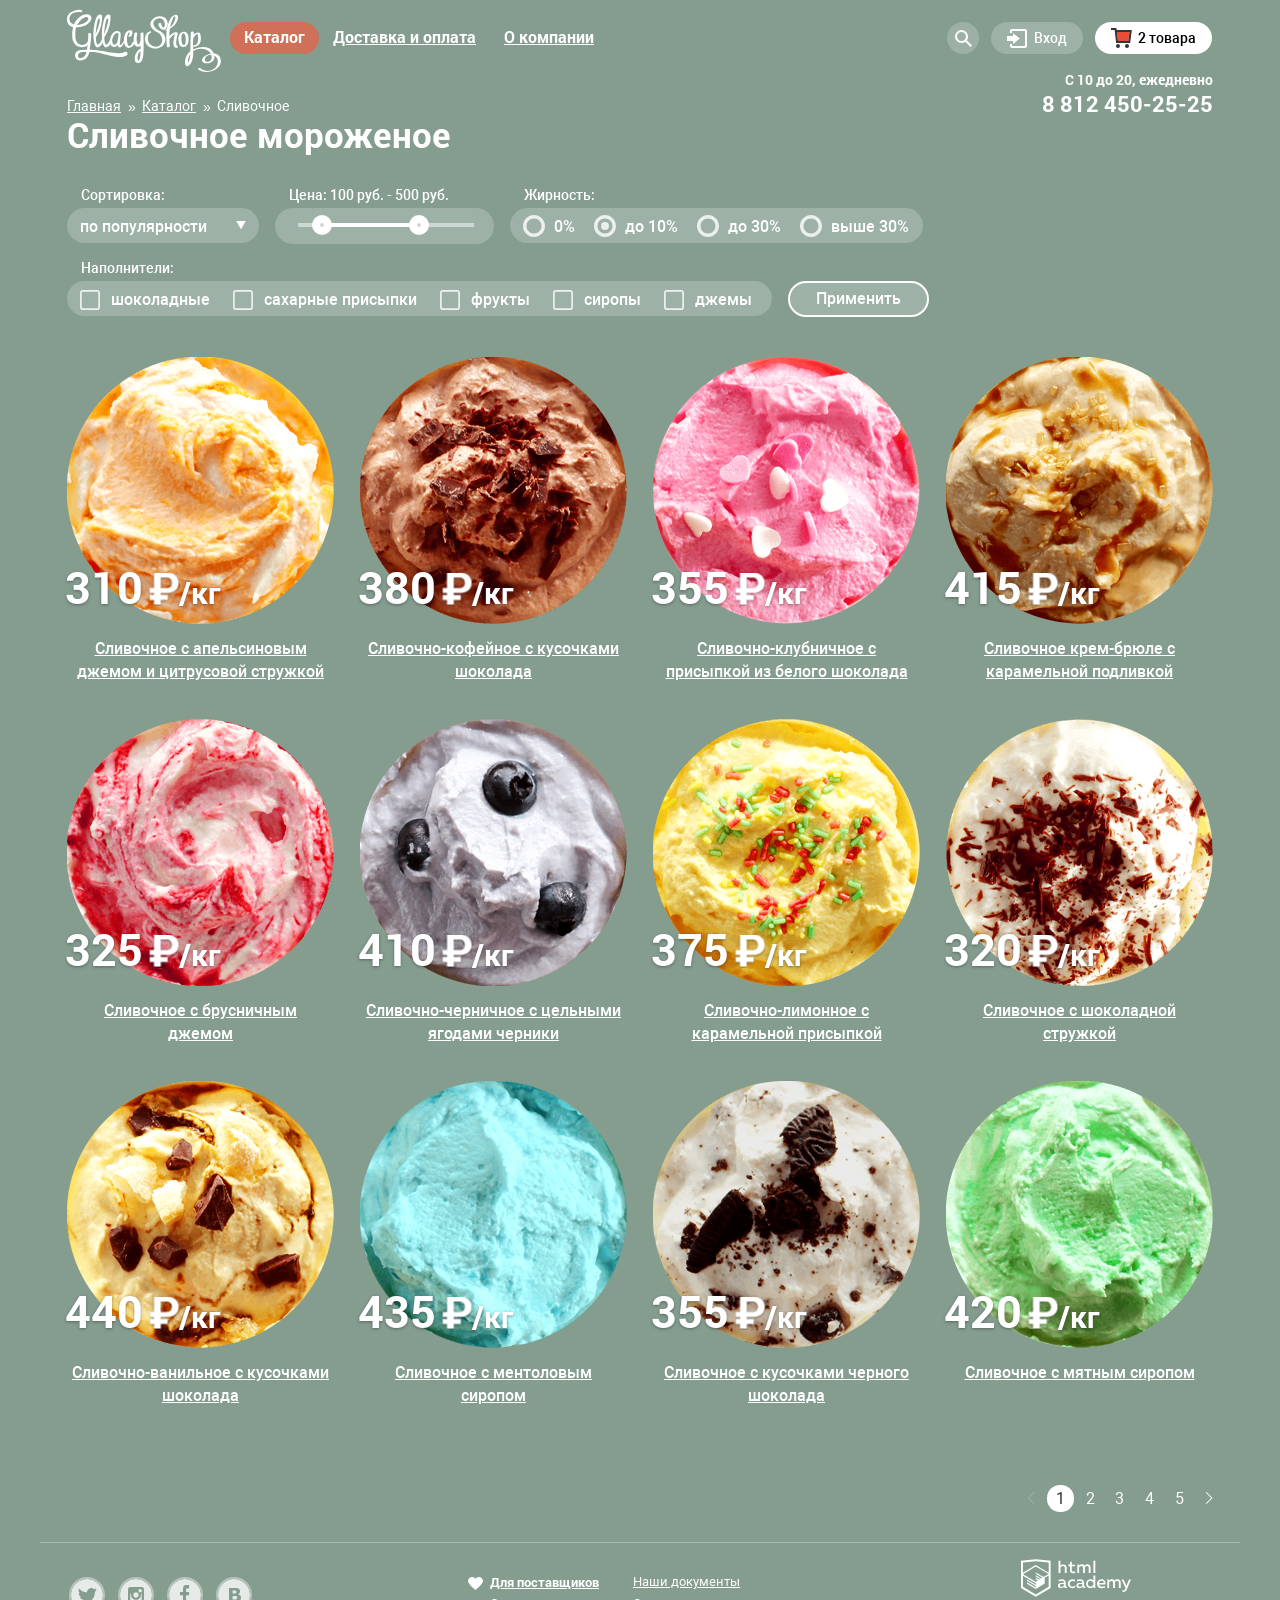
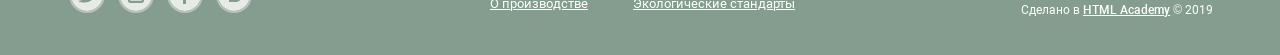
==== commit 69cf4bfe: "исправленное" ====
--- a/catalog.html
+++ b/catalog.html
@@ -4,336 +4,337 @@
 <head>
   <meta charset="utf-8">
   <title>HTML Academy: Глейси</title>
-  <link rel="stylesheet" href="css/style.css">
+  <link rel="stylesheet" href="css/normalize.css">
+  <link rel="stylesheet" href="css/style.min.css">
 </head>
 
 <body class="page-body page-body--inner-page">
-  <div class="convert">
-    <header class="page-header">
-      <a class="header__column-left" href="./index.html"><img class="logo navigation__logo" src="img/logo.svg" width="154" height="64" alt="Логотип Gllacy Shop"></a>
-      <nav class="navigation header__column-center">
-        <ul class="navigation-list">
-          <li class="navigation-list__item">
-            <a class="navigation-list__link navigation-list__link--current">Каталог</a>
-            <ul class="nested-list navigation__nested-list">
-              <li class="nested-list__item"><a class="nested-list__link nested-list__link--heading" href="#">Новинки</a></li>
-              <li class="nested-list__item"><a class="nested-list__link" href="catalog.html">Сливочное</a></li>
-              <li class="nested-list__item"><a class="nested-list__link" href="#">Щербеты</a></li>
-              <li class="nested-list__item"><a class="nested-list__link" href="#">Фруктовый лед</a></li>
-              <li class="nested-list__item"><a class="nested-list__link" href="#">Мелорин</a></li>
+  <header class="container page-header">
+    <a class="header__column-left" href="./index.html"><img class="logo navigation__logo" src="img/logo.svg" width="154" height="64" alt="Логотип Gllacy Shop"></a>
+    <nav class="navigation header__column-center">
+      <ul class="navigation-list">
+        <li class="navigation-list__item">
+          <a class="navigation-list__link navigation-list__link--current">Каталог</a>
+          <ul class="nested-list navigation__nested-list">
+            <li class="nested-list__item"><a class="nested-list__link nested-list__link--heading" href="#">Новинки</a></li>
+            <li class="nested-list__item"><a class="nested-list__link" href="catalog.html">Сливочное</a></li>
+            <li class="nested-list__item"><a class="nested-list__link" href="#">Щербеты</a></li>
+            <li class="nested-list__item"><a class="nested-list__link" href="#">Фруктовый лед</a></li>
+            <li class="nested-list__item"><a class="nested-list__link" href="#">Мелорин</a></li>
+          </ul>
+        </li>
+        <li class="navigation-list__item"><a class="navigation-list__link" href="#">Доставка и оплата</a></li>
+        <li class="navigation-list__item"><a class="navigation-list__link" href="#">О компании</a></li>
+      </ul>
+    </nav>
+    <div class="header__column-right">
+      <ul class="user-navigation">
+        <li class="user-navigation__item">
+          <button class="user-navigation__icon user-navigation__icon--search" type="button" name="button-search-icon" aria-label="При наведении показывается форма поискаg сайту"><svg xmlns="http://www.w3.org/2000/svg" xmlns:xlink="http://www.w3.org/1999/xlink"
+              width="17" height="17" viewbox="0 0 17 17">
+              <path fill="#fff" d="M16.958 15.527L11.75 10.32A6.455 6.455 0 0 0 13 6.5 6.5 6.5 0 1 0 6.5 13a6.465 6.465 0 0 0 3.839-1.263l5.205 5.204 1.414-1.414zM6.5 11C4.019 11 2 8.981 2 6.5S4.019 2 6.5 2 11 4.019 11 6.5 8.981 11 6.5 11z" /></svg></button>
+          <form class="search-form popup-form user-navigation__popup-form" action="https://echo.htmlacademy.ru" method="get" aria-label="Поиск по сайту">
+            <input class="input search-form__input" type="search" name="search" placeholder="Что ищем?">
+          </form>
+        </li>
+        <li class="user-navigation__item">
+          <a class="user-navigation__icon user-navigation__icon--login" href="#"><svg class="user-navigation__button-icon" xmlns="http://www.w3.org/2000/svg" xmlns:xlink="http://www.w3.org/1999/xlink" width="21" height="19" viewbox="0 0 21 19">
+              <g fill="#fff">
+                <path d="M6 14.875L12.917 9.5 6 4.125v2.917H-.042v4.917H6z" />
+                <path d="M18 0H5C3.9 0 3 .9 3 2v2h2V2h13v15H5v-2H3v2c0 1.1.9 2 2 2h13c1.1 0 2-.9 2-2V2c0-1.1-.9-2-2-2z" />
+              </g>
+            </svg> Вход</a>
+          <form class="form-login user-navigation__form-login popup-form user-navigation__popup-form" action="https://echo.htmlacademy.ru" method="post" aria-label="Форма входа в личный кабинет">
+            <input class="input form-login__input" type="email" name="login" placeholder="Электронная почта">
+            <input class="input form-login__input" type="password" name="password" placeholder="Пароль">
+            <div class="form-login__wrapper">
+              <button class="button form-login__button" type="submit">Войти</button>
+              <div class="form-login__wrapper-right">
+                <a href="#" class="link popup-form__link">Забыли пароль?</a>
+                <a href="#" class="link popup-form__link">Новая регистрация</a>
+              </div>
+            </div>
+          </form>
+        </li>
+        <li class="user-navigation__item">
+          <a class="user-navigation__icon shopping-cart-icon shopping-cart-icon--full" href="#" aria-label="Корзина: 2 товара">
+            <svg class="user-navigation__button-icon" xmlns="http://www.w3.org/2000/svg" width="21" height="20" viewbox="0 0 21 20">
+              <path fill="#E84D37" d="M5.888 4.031L6.922 13h10.45l1.176-8.969z" />
+              <circle fill="#343434" cx="6.984" cy="18" r="2" />
+              <circle fill="#343434" cx="15.984" cy="18" r="2" />
+              <path fill="#343434" d="M5.657 2.031L5.422 0H0v2h3.64l1.5 13h13.988l1.699-12.969H5.657zM17.372 13H6.922L5.888 4.031h12.66L17.372 13z" />
+            </svg>
+            2 товара </a>
+          <div class="shopping-cart-nested popup-form user-navigation__popup-form">
+            <ul class="shopping-cart-nested__list">
+              <li class="shopping-cart-nested__item">
+                <button class="button-delete" type="button" name="shopping-cart-delete"></button>
+                <img class="shopping-cart-nested__preview" src="img/catalog-preview-4.png" width="33" height="33" alt="Мороженное жетлого цвета с белыми прожилками">
+                <p class="text shopping-cart-nested__description">Пломбир с апельсиновым джемом</p>
+                <p class="text shopping-cart-nested__quantity">1,5 кг х<span class="shopping-cart-nested__price">200 руб.</span></p>
+                <p class="text shopping-cart-nested__cost">300 руб.</p>
+              </li>
+              <li class="shopping-cart-nested__item">
+                <button class="button-delete" type="button" name="shopping-cart-delete"></button>
+                <img class="shopping-cart-nested__preview" src="img/catalog-preview-7.png" width="33" height="33" alt="Мороженное светло-коричневого цвета с присыпкой из тертого шоколада">
+                <p class="text shopping-cart-nested__description">Клубничный пломбир с присыпкой из белого шоколада</p>
+                <p class="text shopping-cart-nested__quantity">1,5 кг х<span class="shopping-cart-nested__price">300 руб.</span></p>
+                <p class="text shopping-cart-nested__cost">450 руб.</p>
+              </li>
             </ul>
-          </li>
-          <li class="navigation-list__item"><a class="navigation-list__link" href="#">Доставка и оплата</a></li>
-          <li class="navigation-list__item"><a class="navigation-list__link" href="#">О компании</a></li>
-        </ul>
-      </nav>
-      <div class="header__column-right">
-        <ul class="user-navigation">
-          <li class="user-navigation__item">
-            <button class="user-navigation__icon user-navigation__icon--search" type="button" name="button-search-icon" aria-label="При наведении показывается форма поискаg сайту"><svg xmlns="http://www.w3.org/2000/svg" xmlns:xlink="http://www.w3.org/1999/xlink"
-                width="17" height="17" viewbox="0 0 17 17">
-                <path fill="#fff" d="M16.958 15.527L11.75 10.32A6.455 6.455 0 0 0 13 6.5 6.5 6.5 0 1 0 6.5 13a6.465 6.465 0 0 0 3.839-1.263l5.205 5.204 1.414-1.414zM6.5 11C4.019 11 2 8.981 2 6.5S4.019 2 6.5 2 11 4.019 11 6.5 8.981 11 6.5 11z" /></svg></button>
-            <form class="search-form popup-form user-navigation__popup-form" action="https://echo.htmlacademy.ru" method="get" aria-label="Поиск по сайту">
-              <input class="input search-form__input" type="search" name="search" placeholder="Что ищем?">
-            </form>
-          </li>
-          <li class="user-navigation__item">
-            <a class="user-navigation__icon user-navigation__icon--login" href="#"><svg class="user-navigation__button-icon" xmlns="http://www.w3.org/2000/svg" xmlns:xlink="http://www.w3.org/1999/xlink" width="21" height="19" viewbox="0 0 21 19">
-                <g fill="#fff">
-                  <path d="M6 14.875L12.917 9.5 6 4.125v2.917H-.042v4.917H6z" />
-                  <path d="M18 0H5C3.9 0 3 .9 3 2v2h2V2h13v15H5v-2H3v2c0 1.1.9 2 2 2h13c1.1 0 2-.9 2-2V2c0-1.1-.9-2-2-2z" />
-                </g>
-              </svg> Вход</a>
-            <form class="form-login user-navigation__form-login popup-form user-navigation__popup-form" action="https://echo.htmlacademy.ru" method="post" aria-label="Форма входа в личный кабинет">
-              <input class="input form-login__input" type="email" name="login" placeholder="Электронная почта">
-              <input class="input form-login__input" type="password" name="password" placeholder="Пароль">
-              <div class="form-login__wrapper">
-                <button class="button form-login__button" type="submit">Войти</button>
-                <div class="form-login__wrapper-right">
-                  <a href="#" class="link popup-form__link">Забыли пароль?</a>
-                  <a href="#" class="link popup-form__link">Новая регистрация</a>
-                </div>
-              </div>
-            </form>
-          </li>
-          <li class="user-navigation__item">
-            <a class="user-navigation__icon shopping-cart-icon shopping-cart-icon--full" href="#" aria-label="Корзина: 2 товара">
-              <svg class="user-navigation__button-icon" xmlns="http://www.w3.org/2000/svg" width="21" height="20" viewbox="0 0 21 20">
-                <path fill="#E84D37" d="M5.888 4.031L6.922 13h10.45l1.176-8.969z" />
-                <circle fill="#343434" cx="6.984" cy="18" r="2" />
-                <circle fill="#343434" cx="15.984" cy="18" r="2" />
-                <path fill="#343434" d="M5.657 2.031L5.422 0H0v2h3.64l1.5 13h13.988l1.699-12.969H5.657zM17.372 13H6.922L5.888 4.031h12.66L17.372 13z" />
-              </svg>
-              2 товара </a>
-            <div class="shopping-cart-nested popup-form user-navigation__popup-form">
-              <ul class="shopping-cart-nested__list">
-                <li class="shopping-cart-nested__item">
-                  <button class="button-delete" type="button" name="shopping-cart-delete"></button>
-                  <img class="shopping-cart-nested__preview" src="img/catalog-preview-4.png" width="33" height="33" alt="Мороженное жетлого цвета с белыми прожилками">
-                  <p class="text shopping-cart-nested__description">Пломбир с апельсиновым джемом</p>
-                  <p class="text shopping-cart-nested__quantity">1,5 кг х<span class="shopping-cart-nested__price">200 руб.</span></p>
-                  <p class="text shopping-cart-nested__cost">300 руб.</p>
-                </li>
-                <li class="shopping-cart-nested__item">
-                  <button class="button-delete" type="button" name="shopping-cart-delete"></button>
-                  <img class="shopping-cart-nested__preview" src="img/catalog-preview-7.png" width="33" height="33" alt="Мороженное светло-коричневого цвета с присыпкой из тертого шоколада">
-                  <p class="text shopping-cart-nested__description">Клубничный пломбир с присыпкой из белого шоколада</p>
-                  <p class="text shopping-cart-nested__quantity">1,5 кг х<span class="shopping-cart-nested__price">300 руб.</span></p>
-                  <p class="text shopping-cart-nested__cost">450 руб.</p>
-                </li>
-              </ul>
-              <strong class="text shopping-cart-nested__cost shopping-cart-nested__cost--summ">Итого: 750 руб.</strong>
-              <a class="button shopping-cart-nested__button" href="#">Оформить заказ</a>
-            </div>
-          </li>
-        </ul>
-        <p class="header-contacts">
-          <span class="text header-contacts__text">C 10 до 20, ежедневно</span>
-          <a class="telephone header-contacts__telephone" href="tel:8812450525207">8 812 450-25-25</a>
-        </p>
-      </div>
-    </header>
-    <main class="inner-page">
-      <ul class="breadcrumbs">
-        <li class="breadcrumbs-item"><a class="link breadcrumbs-item__link" href="index.html">Главная</a></li>
-        <li class="breadcrumbs-item"><a class="link breadcrumbs-item__link" href="#">Каталог</a></li>
-        <li class="breadcrumbs-item"><a class="link breadcrumbs-item__link breadcrumbs-item__link--current">Сливочное</a></li>
-      </ul>
-      <h1 class="inner-page__title">Сливочное мороженое</h1>
-      <section class="sorting">
-        <form class="form-sorting" action="https://echo.htmlacademy.ru" method="get">
-          <fieldset class="sorting__fieldset">
-            <legend class="sorting__legend">Сортировка:</legend>
-            <div class="sorting__select-wrapper">
-              <select class="sorting__select sorting-item-wrapper" name="sorting-type">
-                <option class="sorting__select-item" value="by-popularity">по популярности</option>
-                <option class="sorting__select-item" value="cheap-first">сначала недорогие</option>
-                <option class="sorting__select-item" value="dear-first">сначала дорогие</option>
-                <option class="sorting__select-item" value="fatty-fatty">по жирности</option>
-              </select>
-              <svg class="select-wrapper__icon" width="10" height="16" viewbox="0 0 19 16" fill="none" xmlns="http://www.w3.org/2000/svg">
-                <path d="M9.5 16L0.406734 0.25L18.5933 0.25L9.5 16Z" fill="white" />
-              </svg>
-            </div>
-          </fieldset>
-          <fieldset class="sorting__fieldset">
-            <legend class="sorting__legend">Цена: 100 руб. - 500 руб.</legend>
-            <div class="sorting-item-wrapper sorting-item-wrapper--toggle">
-              <div class="toggle toggle--1"></div>
-              <div class="toggle toggle--2"></div>
-              <div class="rail rail--1"></div>
-              <div class="rail rail--2"></div>
-            </div>
-          </fieldset>
-          <fieldset class="sorting__fieldset">
-            <legend class="sorting__legend">Жирность:</legend>
-            <div class="sorting-item-wrapper">
-              <input id="fat-percentage--0" class="sorting__input sorting__input--type-radio" type="radio" name="fat-percentage" value="0">
-              <label for="fat-percentage--0" class="sorting__label sorting__label--radio">0%</label>
-              <input id="fat-percentage--up-to-10" class="sorting__input sorting__input--type-radio" type="radio" name="fat-percentage" value="up-to-10" checked>
-              <label for="fat-percentage--up-to-10" class="sorting__label sorting__label--radio">до 10%</label>
-              <input id="fat-percentage--up-to-30" class="sorting__input sorting__input--type-radio" type="radio" name="fat-percentage" value="up-to-30">
-              <label for="fat-percentage--up-to-30" class="sorting__label sorting__label--radio">до 30%</label>
-              <input id="fat-percentage--more-then-30" class="sorting__input sorting__input--type-radio" type="radio" name="fat-percentage" value="more-then-30">
-              <label for="fat-percentage--more-then-30" class="sorting__label sorting__label--radio"> выше 30%</label>
-            </div>
-          </fieldset>
-          <fieldset class="sorting__fieldset">
-            <legend class="sorting__legend">Наполнители:</legend>
-            <div class="sorting-item-wrapper sorting-item-wrapper--checkbox">
-              <input id="filler-chocolate" class="sorting__input sorting__input--type-checkbox" type="checkbox" name="filler-chocolate">
-              <label for="filler-chocolate" class="sorting__label sorting__label--checkbox"> шоколадные </label>
-              <input id="filler-sugar" class="sorting__input sorting__input--type-checkbox" type="checkbox" name="filler-sugar">
-              <label for="filler-sugar" class="sorting__label sorting__label--checkbox"> сахарные присыпки </label>
-              <input id="filler-fruits" class="sorting__input sorting__input--type-checkbox" type="checkbox" name="filler-fruits">
-              <label for="filler-fruits" class="sorting__label sorting__label--checkbox"> фрукты </label>
-              <input id="filler-syrup" class="sorting__input sorting__input--type-checkbox" type="checkbox" name="filler-syrup">
-              <label for="filler-syrup" class="sorting__label sorting__label--checkbox"> сиропы </label>
-              <input id="filler-jam" class="sorting__input sorting__input--type-checkbox" type="checkbox" name="filler-jam">
-              <label for="filler-jam" class="sorting__label sorting__label--checkbox"> джемы </label>
-            </div>
-          </fieldset>
-          <button class="sorting-item-wrapper sorting__button" type="submit" name="button-form-sorting">Применить</button>
-        </form>
-      </section>
-      <ul class="calalog-list inner-page__catalog">
-        <li class="catalog-item">
-          <div class="catalog-item__wrapper-image">
-            <img class="catalog-item__image" src="img/catalog-preview-4.png" width="267" height="267" alt="Мороженное светло-коричневого цвета с присыпкой из тертого шоколада">
-            <p class="catalog-item__price">310 <span class="catalog-item__price--measure">/кг</span></p>
-          </div>
-          <h3 class="catalog-item__title">
-            <a class="link catalog-item__link" href="#">Сливочное с апельсиновым джемом и цитрусовой стружкой
-            </a>
-          </h3>
-          <div class="catalog-item__container">
-            <a class="button catalog-item__button" href="#">Быстрый просмотр</a>
-          </div>
-        </li>
-        <li class="catalog-item">
-          <div class="catalog-item__wrapper-image">
-            <img class="catalog-item__image" src="img/catalog-preview-6.png" width="267" height="267" alt="Мороженное светло-коричневого цвета с присыпкой из тертого шоколада">
-            <p class="catalog-item__price">380 <span class="catalog-item__price--measure">/кг</span></p>
-          </div>
-          <h3 class="catalog-item__title">
-            <a class="link catalog-item__link" href="#">Сливочно-кофейное с кусочками шоколада</a>
-          </h3>
-          <div class="catalog-item__container">
-            <a class="button catalog-item__button" href="#">Быстрый просмотр</a>
-          </div>
-        </li>
-        <li class="catalog-item">
-          <div class="catalog-item__wrapper-image">
-            <img class="catalog-item__image" src="img/catalog-preview-7.png" width="267" height="267" alt="Мороженное светло-коричневого цвета с присыпкой из тертого шоколада">
-            <p class="catalog-item__price">355 <span class="catalog-item__price--measure">/кг</span></p>
-          </div>
-          <h3 class="catalog-item__title">
-            <a class="link catalog-item__link" href="#">Сливочно-клубничное с присыпкой из белого шоколада</a>
-          </h3>
-          <div class="catalog-item__container">
-            <a class="button catalog-item__button" href="#">Быстрый просмотр</a>
-          </div>
-        </li>
-        <li class="catalog-item">
-          <div class="catalog-item__wrapper-image">
-            <img class="catalog-item__image" src="img/catalog-preview-8.png" width="267" height="267" alt="Мороженное светло-коричневого цвета с присыпкой из тертого шоколада">
-            <p class="catalog-item__price">415 <span class="catalog-item__price--measure">/кг</span></p>
-          </div>
-          <h3 class="catalog-item__title">
-            <a class="link catalog-item__link" href="#">Сливочное крем-брюле с карамельной подливкой</a>
-          </h3>
-          <div class="catalog-item__container">
-            <a class="button catalog-item__button" href="#">Быстрый просмотр</a>
-          </div>
-        </li>
-        <li class="catalog-item">
-          <div class="catalog-item__wrapper-image">
-            <img class="catalog-item__image" src="img/catalog-preview-9.png" width="267" height="267" alt="Мороженное светло-коричневого цвета с присыпкой из тертого шоколада">
-            <p class="catalog-item__price">325 <span class="catalog-item__price--measure">/кг</span></p>
-          </div>
-          <h3 class="catalog-item__title">
-            <a class="link catalog-item__link" href="#">Сливочное с брусничным джемом
-            </a>
-          </h3>
-          <div class="catalog-item__container">
-            <a class="button catalog-item__button" href="#">Быстрый просмотр</a>
-          </div>
-        </li>
-        <li class="catalog-item">
-          <div class="catalog-item__wrapper-image">
-            <img class="catalog-item__image" src="img/catalog-preview-11.png" width="267" height="267" alt="Мороженное светло-коричневого цвета с присыпкой из тертого шоколада">
-            <p class="catalog-item__price">410 <span class="catalog-item__price--measure">/кг</span></p>
-          </div>
-          <h3 class="catalog-item__title">
-            <a class="link catalog-item__link" href="#">Сливочно-черничное с цельными ягодами черники </a>
-          </h3>
-          <div class="catalog-item__container">
-            <a class="button catalog-item__button" href="#">Быстрый просмотр</a>
-          </div>
-        </li>
-        <li class="catalog-item">
-          <div class="catalog-item__wrapper-image">
-            <img class="catalog-item__image" src="img/catalog-preview-1.png" width="267" height="267" alt="Мороженное светло-коричневого цвета с присыпкой из тертого шоколада">
-            <p class="catalog-item__price">375 <span class="catalog-item__price--measure">/кг</span></p>
-          </div>
-          <h3 class="catalog-item__title">
-            <a class="link catalog-item__link" href="#">Сливочно-лимонное с карамельной присыпкой</a>
-          </h3>
-          <div class="catalog-item__container">
-            <a class="button catalog-item__button" href="#">Быстрый просмотр</a>
-          </div>
-        </li>
-        <li class="catalog-item">
-          <div class="catalog-item__wrapper-image">
-            <img class="catalog-item__image" src="img/catalog-preview-3.png" width="267" height="267" alt="Мороженное светло-коричневого цвета с присыпкой из тертого шоколада">
-            <p class="catalog-item__price">320 <span class="catalog-item__price--measure">/кг</span></p>
-          </div>
-          <h3 class="catalog-item__title">
-            <a class="link catalog-item__link" href="#">Сливочное с шоколадной стружкой</a>
-          </h3>
-          <div class="catalog-item__container">
-            <a class="button catalog-item__button" href="#">Быстрый просмотр</a>
-          </div>
-        </li>
-        <li class="catalog-item">
-          <div class="catalog-item__wrapper-image">
-            <img class="catalog-item__image" src="img/catalog-preview-10.png" width="267" height="267" alt="Мороженное светло-коричневого цвета с присыпкой из тертого шоколада">
-            <p class="catalog-item__price">440 <span class="catalog-item__price--measure">/кг</span></p>
-          </div>
-          <h3 class="catalog-item__title">
-            <a class="link catalog-item__link" href="#">Сливочно-ванильное с кусочками шоколада
-            </a>
-          </h3>
-          <div class="catalog-item__container">
-            <a class="button catalog-item__button" href="#">Быстрый просмотр</a>
-          </div>
-        </li>
-        <li class="catalog-item">
-          <div class="catalog-item__wrapper-image">
-            <img class="catalog-item__image" src="img/catalog-preview-12.png" width="267" height="267" alt="Мороженное светло-коричневого цвета с присыпкой из тертого шоколада">
-            <p class="catalog-item__price">435 <span class="catalog-item__price--measure">/кг</span></p>
-          </div>
-          <h3 class="catalog-item__title">
-            <a class="link catalog-item__link" href="#">Сливочноe с ментоловым сиропом</a>
-          </h3>
-          <div class="catalog-item__container">
-            <a class="button catalog-item__button" href="#">Быстрый просмотр</a>
-          </div>
-        </li>
-        <li class="catalog-item">
-          <div class="catalog-item__wrapper-image">
-            <img class="catalog-item__image" src="img/catalog-preview-2.png" width="267" height="267" alt="Мороженное светло-коричневого цвета с присыпкой из тертого шоколада">
-            <p class="catalog-item__price">355 <span class="catalog-item__price--measure">/кг</span></p>
-          </div>
-          <h3 class="catalog-item__title">
-            <a class="link catalog-item__link" href="#">Сливочное с кусочками черного шоколада</a>
-          </h3>
-          <div class="catalog-item__container">
-            <a class="button catalog-item__button" href="#">Быстрый просмотр</a>
-          </div>
-        </li>
-        <li class="catalog-item">
-          <div class="catalog-item__wrapper-image">
-            <img class="catalog-item__image" src="img/catalog-preview-5.png" width="267" height="267" alt="Мороженное светло-коричневого цвета с присыпкой из тертого шоколада">
-            <p class="catalog-item__price">420 <span class="catalog-item__price--measure">/кг</span></p>
-          </div>
-          <h3 class="catalog-item__title">
-            <a class="link catalog-item__link" href="#">Сливочное с мятным сиропом</a>
-          </h3>
-          <div class="catalog-item__container">
-            <a class="button catalog-item__button" href="#">Быстрый просмотр</a>
+            <strong class="text shopping-cart-nested__cost shopping-cart-nested__cost--summ">Итого: 750 руб.</strong>
+            <a class="button shopping-cart-nested__button" href="#">Оформить заказ</a>
           </div>
         </li>
       </ul>
-      <ul class="paginator">
-        <li class="paginator-item"><a class="paginator-item__link paginator-item__link--back paginator-item__link--disable">Назад</a></li>
+      <p class="header-contacts">
+        <span class="text header-contacts__text">C 10 до 20, ежедневно</span>
+        <a class="telephone header-contacts__telephone" href="tel:8812450525207">8 812 450-25-25</a>
+      </p>
+    </div>
+  </header>
+  <main class="container inner-page">
+    <ul class="breadcrumbs">
+      <li class="breadcrumbs-item"><a class="link breadcrumbs-item__link" href="index.html">Главная</a></li>
+      <li class="breadcrumbs-item"><a class="link breadcrumbs-item__link" href="#">Каталог</a></li>
+      <li class="breadcrumbs-item"><a class="link breadcrumbs-item__link breadcrumbs-item__link--current">Сливочное</a></li>
+    </ul>
+    <h1 class="inner-page__title">Сливочное мороженое</h1>
+    <section class="sorting">
+      <form class="form-sorting" action="https://echo.htmlacademy.ru" method="get">
+        <fieldset class="sorting__fieldset">
+          <legend class="sorting__legend">Сортировка:</legend>
+          <div class="sorting__select-wrapper">
+            <select class="sorting__select sorting-item-wrapper" name="sorting-type">
+              <option class="sorting__select-item" value="by-popularity">по популярности</option>
+              <option class="sorting__select-item" value="cheap-first">сначала недорогие</option>
+              <option class="sorting__select-item" value="dear-first">сначала дорогие</option>
+              <option class="sorting__select-item" value="fatty-fatty">по жирности</option>
+            </select>
+            <svg class="select-wrapper__icon" width="10" height="16" viewbox="0 0 19 16" fill="none" xmlns="http://www.w3.org/2000/svg">
+              <path d="M9.5 16L0.406734 0.25L18.5933 0.25L9.5 16Z" fill="white" />
+            </svg>
+          </div>
+        </fieldset>
+        <fieldset class="sorting__fieldset">
+          <legend class="sorting__legend">Цена: 100 руб. - 500 руб.</legend>
+          <div class="sorting-item-wrapper sorting-item-wrapper--toggle">
+            <div class="toggle toggle--1"></div>
+            <div class="toggle toggle--2"></div>
+            <div class="rail rail--1"></div>
+            <div class="rail rail--2"></div>
+          </div>
+        </fieldset>
+        <fieldset class="sorting__fieldset">
+          <legend class="sorting__legend">Жирность:</legend>
+          <div class="sorting-item-wrapper">
+            <input id="fat-percentage--0" class="sorting__input sorting__input--type-radio" type="radio" name="fat-percentage" value="0">
+            <label for="fat-percentage--0" class="sorting__label sorting__label--radio">0%</label>
+            <input id="fat-percentage--up-to-10" class="sorting__input sorting__input--type-radio" type="radio" name="fat-percentage" value="up-to-10" checked>
+            <label for="fat-percentage--up-to-10" class="sorting__label sorting__label--radio">до 10%</label>
+            <input id="fat-percentage--up-to-30" class="sorting__input sorting__input--type-radio" type="radio" name="fat-percentage" value="up-to-30">
+            <label for="fat-percentage--up-to-30" class="sorting__label sorting__label--radio">до 30%</label>
+            <input id="fat-percentage--more-then-30" class="sorting__input sorting__input--type-radio" type="radio" name="fat-percentage" value="more-then-30">
+            <label for="fat-percentage--more-then-30" class="sorting__label sorting__label--radio"> выше 30%</label>
+          </div>
+        </fieldset>
+        <fieldset class="sorting__fieldset">
+          <legend class="sorting__legend">Наполнители:</legend>
+          <div class="sorting-item-wrapper sorting-item-wrapper--checkbox">
+            <input id="filler-chocolate" class="sorting__input sorting__input--type-checkbox" type="checkbox" name="filler-chocolate">
+            <label for="filler-chocolate" class="sorting__label sorting__label--checkbox"> шоколадные </label>
+            <input id="filler-sugar" class="sorting__input sorting__input--type-checkbox" type="checkbox" name="filler-sugar">
+            <label for="filler-sugar" class="sorting__label sorting__label--checkbox"> сахарные присыпки </label>
+            <input id="filler-fruits" class="sorting__input sorting__input--type-checkbox" type="checkbox" name="filler-fruits">
+            <label for="filler-fruits" class="sorting__label sorting__label--checkbox"> фрукты </label>
+            <input id="filler-syrup" class="sorting__input sorting__input--type-checkbox" type="checkbox" name="filler-syrup">
+            <label for="filler-syrup" class="sorting__label sorting__label--checkbox"> сиропы </label>
+            <input id="filler-jam" class="sorting__input sorting__input--type-checkbox" type="checkbox" name="filler-jam">
+            <label for="filler-jam" class="sorting__label sorting__label--checkbox"> джемы </label>
+          </div>
+        </fieldset>
+        <button class="sorting-item-wrapper sorting__button" type="submit" name="button-form-sorting">Применить</button>
+      </form>
+    </section>
+    <ul class="calalog-list inner-page__catalog">
+      <li class="catalog-item">
+        <div class="catalog-item__wrapper-image">
+          <img class="catalog-item__image" src="img/catalog-preview-4.png" width="267" height="267" alt="Мороженное светло-коричневого цвета с присыпкой из тертого шоколада">
+          <p class="catalog-item__price">310 <span class="catalog-item__price--measure">/кг</span></p>
+        </div>
+        <h3 class="catalog-item__title">
+          <a class="link catalog-item__link" href="#">Сливочное с апельсиновым джемом и цитрусовой стружкой
+          </a>
+        </h3>
+        <div class="catalog-item__container">
+          <a class="button catalog-item__button" href="#">Быстрый просмотр</a>
+        </div>
+      </li>
+      <li class="catalog-item">
+        <div class="catalog-item__wrapper-image">
+          <img class="catalog-item__image" src="img/catalog-preview-6.png" width="267" height="267" alt="Мороженное светло-коричневого цвета с присыпкой из тертого шоколада">
+          <p class="catalog-item__price">380 <span class="catalog-item__price--measure">/кг</span></p>
+        </div>
+        <h3 class="catalog-item__title">
+          <a class="link catalog-item__link" href="#">Сливочно-кофейное с кусочками шоколада</a>
+        </h3>
+        <div class="catalog-item__container">
+          <a class="button catalog-item__button" href="#">Быстрый просмотр</a>
+        </div>
+      </li>
+      <li class="catalog-item">
+        <div class="catalog-item__wrapper-image">
+          <img class="catalog-item__image" src="img/catalog-preview-7.png" width="267" height="267" alt="Мороженное светло-коричневого цвета с присыпкой из тертого шоколада">
+          <p class="catalog-item__price">355 <span class="catalog-item__price--measure">/кг</span></p>
+        </div>
+        <h3 class="catalog-item__title">
+          <a class="link catalog-item__link" href="#">Сливочно-клубничное с присыпкой из белого шоколада</a>
+        </h3>
+        <div class="catalog-item__container">
+          <a class="button catalog-item__button" href="#">Быстрый просмотр</a>
+        </div>
+      </li>
+      <li class="catalog-item">
+        <div class="catalog-item__wrapper-image">
+          <img class="catalog-item__image" src="img/catalog-preview-8.png" width="267" height="267" alt="Мороженное светло-коричневого цвета с присыпкой из тертого шоколада">
+          <p class="catalog-item__price">415 <span class="catalog-item__price--measure">/кг</span></p>
+        </div>
+        <h3 class="catalog-item__title">
+          <a class="link catalog-item__link" href="#">Сливочное крем-брюле с карамельной подливкой</a>
+        </h3>
+        <div class="catalog-item__container">
+          <a class="button catalog-item__button" href="#">Быстрый просмотр</a>
+        </div>
+      </li>
+      <li class="catalog-item">
+        <div class="catalog-item__wrapper-image">
+          <img class="catalog-item__image" src="img/catalog-preview-9.png" width="267" height="267" alt="Мороженное светло-коричневого цвета с присыпкой из тертого шоколада">
+          <p class="catalog-item__price">325 <span class="catalog-item__price--measure">/кг</span></p>
+        </div>
+        <h3 class="catalog-item__title">
+          <a class="link catalog-item__link" href="#">Сливочное с брусничным джемом
+          </a>
+        </h3>
+        <div class="catalog-item__container">
+          <a class="button catalog-item__button" href="#">Быстрый просмотр</a>
+        </div>
+      </li>
+      <li class="catalog-item">
+        <div class="catalog-item__wrapper-image">
+          <img class="catalog-item__image" src="img/catalog-preview-11.png" width="267" height="267" alt="Мороженное светло-коричневого цвета с присыпкой из тертого шоколада">
+          <p class="catalog-item__price">410 <span class="catalog-item__price--measure">/кг</span></p>
+        </div>
+        <h3 class="catalog-item__title">
+          <a class="link catalog-item__link" href="#">Сливочно-черничное с цельными ягодами черники </a>
+        </h3>
+        <div class="catalog-item__container">
+          <a class="button catalog-item__button" href="#">Быстрый просмотр</a>
+        </div>
+      </li>
+      <li class="catalog-item">
+        <div class="catalog-item__wrapper-image">
+          <img class="catalog-item__image" src="img/catalog-preview-1.png" width="267" height="267" alt="Мороженное светло-коричневого цвета с присыпкой из тертого шоколада">
+          <p class="catalog-item__price">375 <span class="catalog-item__price--measure">/кг</span></p>
+        </div>
+        <h3 class="catalog-item__title">
+          <a class="link catalog-item__link" href="#">Сливочно-лимонное с карамельной присыпкой</a>
+        </h3>
+        <div class="catalog-item__container">
+          <a class="button catalog-item__button" href="#">Быстрый просмотр</a>
+        </div>
+      </li>
+      <li class="catalog-item">
+        <div class="catalog-item__wrapper-image">
+          <img class="catalog-item__image" src="img/catalog-preview-3.png" width="267" height="267" alt="Мороженное светло-коричневого цвета с присыпкой из тертого шоколада">
+          <p class="catalog-item__price">320 <span class="catalog-item__price--measure">/кг</span></p>
+        </div>
+        <h3 class="catalog-item__title">
+          <a class="link catalog-item__link" href="#">Сливочное с шоколадной стружкой</a>
+        </h3>
+        <div class="catalog-item__container">
+          <a class="button catalog-item__button" href="#">Быстрый просмотр</a>
+        </div>
+      </li>
+      <li class="catalog-item">
+        <div class="catalog-item__wrapper-image">
+          <img class="catalog-item__image" src="img/catalog-preview-10.png" width="267" height="267" alt="Мороженное светло-коричневого цвета с присыпкой из тертого шоколада">
+          <p class="catalog-item__price">440 <span class="catalog-item__price--measure">/кг</span></p>
+        </div>
+        <h3 class="catalog-item__title">
+          <a class="link catalog-item__link" href="#">Сливочно-ванильное с кусочками шоколада
+          </a>
+        </h3>
+        <div class="catalog-item__container">
+          <a class="button catalog-item__button" href="#">Быстрый просмотр</a>
+        </div>
+      </li>
+      <li class="catalog-item">
+        <div class="catalog-item__wrapper-image">
+          <img class="catalog-item__image" src="img/catalog-preview-12.png" width="267" height="267" alt="Мороженное светло-коричневого цвета с присыпкой из тертого шоколада">
+          <p class="catalog-item__price">435 <span class="catalog-item__price--measure">/кг</span></p>
+        </div>
+        <h3 class="catalog-item__title">
+          <a class="link catalog-item__link" href="#">Сливочноe с ментоловым сиропом</a>
+        </h3>
+        <div class="catalog-item__container">
+          <a class="button catalog-item__button" href="#">Быстрый просмотр</a>
+        </div>
+      </li>
+      <li class="catalog-item">
+        <div class="catalog-item__wrapper-image">
+          <img class="catalog-item__image" src="img/catalog-preview-2.png" width="267" height="267" alt="Мороженное светло-коричневого цвета с присыпкой из тертого шоколада">
+          <p class="catalog-item__price">355 <span class="catalog-item__price--measure">/кг</span></p>
+        </div>
+        <h3 class="catalog-item__title">
+          <a class="link catalog-item__link" href="#">Сливочное с кусочками черного шоколада</a>
+        </h3>
+        <div class="catalog-item__container">
+          <a class="button catalog-item__button" href="#">Быстрый просмотр</a>
+        </div>
+      </li>
+      <li class="catalog-item">
+        <div class="catalog-item__wrapper-image">
+          <img class="catalog-item__image" src="img/catalog-preview-5.png" width="267" height="267" alt="Мороженное светло-коричневого цвета с присыпкой из тертого шоколада">
+          <p class="catalog-item__price">420 <span class="catalog-item__price--measure">/кг</span></p>
+        </div>
+        <h3 class="catalog-item__title">
+          <a class="link catalog-item__link" href="#">Сливочное с мятным сиропом</a>
+        </h3>
+        <div class="catalog-item__container">
+          <a class="button catalog-item__button" href="#">Быстрый просмотр</a>
+        </div>
+      </li>
+    </ul>
+    <div class="paginator">
+      <a class="paginator-item paginator-item__link paginator-item__link--back paginator-item__link--disable">Назад</a>
+      <ul class="paginator-list">
         <li class="paginator-item"><a class="paginator-item__link paginator-item__link--current">1</a></li>
         <li class="paginator-item"><a class="paginator-item__link" href="#2">2</a></li>
         <li class="paginator-item"><a class="paginator-item__link" href="#3">3</a></li>
         <li class="paginator-item"><a class="paginator-item__link" href="#4">4</a></li>
         <li class="paginator-item"><a class="paginator-item__link" href="#5">5</a></li>
-        <li class="paginator-item"><a class="paginator-item__link paginator-item__link--next" href="#next">Вперед</a></li>
       </ul>
-    </main>
-    <footer class="page-footer page-footer--inner-page">
-      <ul class="social-list page-footer__social-list">
-        <li class="social-item"><a class="social-item__link social-item__link--twitter" href="https://twitter.com/htmlacademy_ru?lang=ru" aria-label="HTML Академия в Twitter"></a></li>
-        <li class="social-item"><a class="social-item__link social-item__link--instagram" href="https://www.instagram.com/htmlacademy/?hl=ru" aria-label="HTML Академия в Instagram"></a></li>
-        <li class="social-item"><a class="social-item__link social-item__link--facebook" href="https://www.facebook.com/htmlacademy/" aria-label="HTML Академия в Facebook"></a></li>
-        <li class="social-item"><a class="social-item__link social-item__link--vkontakte" href="https://vk.com/htmlacademy" aria-label="HTML Академия в Vkontakte"></a></li>
-      </ul>
-      <ul class="legal-list page-footer__legal-list">
-        <li class="legal-item"><a class="link legal-item__link legal-item__link--accent" href="#">Для поставщиков</a></li>
-        <li class="legal-item"><a class="link legal-item__link" href="#">Наши документы</a></li>
-        <li class="legal-item"><a class="link legal-item__link" href="#">О производстве</a></li>
-        <li class="legal-item"><a class="link legal-item__link" href="#">Экологические стандарты</a></li>
-      </ul>
-      <div class="copyright page-footer__copyright">
-        <a href="https://htmlacademy.ru/intensive/htmlcss" class="copyright__logo-link"><img class="copyright__logo" src="img/logo-htmlacademy.svg" alt="Логотип htmlacademy" width="110" height="40"></a>
-        <p class="text copyright__text">Сделано в <a class="link copyright__link" href="https://htmlacademy.ru/intensive/htmlcss">HTML Academy</a> © 2019</p>
-      </div>
-    </footer>
-  </div>
+      <a class="paginator-item paginator-item__link paginator-item__link--next" href="#next">Вперед</a>
+    </div>
+  </main>
+  <footer class="container page-footer page-footer--inner-page">
+    <ul class="social-list page-footer__social-list">
+      <li class="social-item"><a class="social-item__link social-item__link--twitter" href="https://twitter.com/htmlacademy_ru?lang=ru" aria-label="HTML Академия в Twitter"></a></li>
+      <li class="social-item"><a class="social-item__link social-item__link--instagram" href="https://www.instagram.com/htmlacademy/?hl=ru" aria-label="HTML Академия в Instagram"></a></li>
+      <li class="social-item"><a class="social-item__link social-item__link--facebook" href="https://www.facebook.com/htmlacademy/" aria-label="HTML Академия в Facebook"></a></li>
+      <li class="social-item"><a class="social-item__link social-item__link--vkontakte" href="https://vk.com/htmlacademy" aria-label="HTML Академия в Vkontakte"></a></li>
+    </ul>
+    <ul class="legal-list page-footer__legal-list">
+      <li class="legal-item"><a class="link legal-item__link legal-item__link--accent" href="#">Для поставщиков</a></li>
+      <li class="legal-item"><a class="link legal-item__link" href="#">Наши документы</a></li>
+      <li class="legal-item"><a class="link legal-item__link" href="#">О производстве</a></li>
+      <li class="legal-item"><a class="link legal-item__link" href="#">Экологические стандарты</a></li>
+    </ul>
+    <div class="copyright page-footer__copyright">
+      <a href="https://htmlacademy.ru/intensive/htmlcss" class="copyright__logo-link"><img class="copyright__logo" src="img/logo-htmlacademy.svg" alt="Логотип htmlacademy" width="110" height="40"></a>
+      <p class="text copyright__text">Сделано в <a class="link copyright__link" href="https://htmlacademy.ru/intensive/htmlcss">HTML Academy</a> © 2019</p>
+    </div>
+  </footer>
 </body>
 
 </html>
--- a/css/style.min.css
+++ b/css/style.min.css
@@ -0,0 +1 @@
+@font-face{font-family:"roboto";font-weight:300;font-style:normal;src:url(../fonts/roboto.woff2) format("woff2"),url(../fonts/roboto.woff) format("woff")}@font-face{font-family:"roboto";font-weight:500;font-style:normal;src:url(../fonts/robotomedium.woff2) format("woff2"),url(../fonts/robotomedium.woff) format("woff")}@font-face{font-family:"roboto";font-weight:900;font-style:normal;src:url(../fonts/robotobold.woff2) format("woff2"),url(../fonts/robotobold.woff) format("woff")}*,::after,::before{-webkit-box-sizing:inherit;box-sizing:inherit}html{-webkit-box-sizing:border-box;box-sizing:border-box}.site-wrapper{min-width:1200px;min-height:100vh;-webkit-transition:background-image .5s ease,background-color .5s ease;-o-transition:background-image .5s ease,background-color .5s ease;transition:background-image .5s ease,background-color .5s ease;background-color:#849d8f;background-image:url(../img/slider-ice-1.png);background-repeat:no-repeat;background-position:top center}.site-wrapper::after,.site-wrapper::before{visibility:hidden;content:""}.site-wrapper::before{background-image:url(../img/slider-ice-2.png)}.site-wrapper::after{background-image:url(../img/slider-ice-3.png)}.slider{position:relative;display:-webkit-box;display:-ms-flexbox;display:flex;-webkit-box-align:center;align-items:center;-ms-flex-align:center;-webkit-box-orient:vertical;-webkit-box-direction:normal;-ms-flex-direction:column;flex-direction:column;margin-bottom:43px;padding-top:257px;text-align:center;color:#fff}.slider-list{margin:0;padding:0;list-style:none}.slide{display:none}.slide-title{width:700px;margin:0 auto 34px}.button{cursor:pointer;vertical-align:middle;background:#f26843;background:-webkit-gradient(linear,left top,left bottom,from(#f26843),to(#e74a35));background:-webkit-linear-gradient(top,#f26843 0%,#e74a35 100%);background:-o-linear-gradient(top,#f26843 0%,#e74a35 100%);background:linear-gradient(to bottom,#f26843 0%,#e74a35 100%)}.button:hover{background:-webkit-gradient(linear,left top,left bottom,from(#f58669),to(#ec6f5e));background:-webkit-linear-gradient(top,#f58669 0%,#ec6f5e 100%);background:-o-linear-gradient(top,#f58669 0%,#ec6f5e 100%);background:linear-gradient(to bottom,#f58669 0%,#ec6f5e 100%);-webkit-box-shadow:0 2px 2px #ac1000;box-shadow:0 2px 2px #ac1000}.button:active{background:-webkit-gradient(linear,left top,left bottom,from(#d84732),to(#e1613e));background:-webkit-linear-gradient(top,#d84732 0%,#e1613e 100%);background:-o-linear-gradient(top,#d84732 0%,#e1613e 100%);background:linear-gradient(to bottom,#d84732 0%,#e1613e 100%);-webkit-box-shadow:inset 0 2px 2px #ac1000;box-shadow:inset 0 2px 2px #ac1000}.slider-controls{font-size:0;position:absolute;z-index:20;bottom:20px;left:0}.slider-controls label{display:inline-block;width:21px;height:21px;margin-right:8px;cursor:pointer;vertical-align:top;border:2px solid #fff;border-radius:50%;background-color:transparent}.slider-controls label:hover{background-color:rgba(255,255,255,.4)}#product-1:checked~.site-wrapper{background-color:#849d8f;background-image:url(../img/slider-ice-1.png)}#product-2:checked~.site-wrapper{background-color:#8996a6;background-image:url(../img/slider-ice-2.png)}#product-3:checked~.site-wrapper{background-color:#9d8b84;background-image:url(../img/slider-ice-3.png)}#product-1:checked~.site-wrapper #slide1,#product-2:checked~.site-wrapper #slide2,#product-3:checked~.site-wrapper #slide3{display:-webkit-box;display:-ms-flexbox;display:flex;-webkit-box-align:center;align-items:center;-ms-flex-align:center;-webkit-box-orient:vertical;-webkit-box-direction:normal;-ms-flex-direction:column;flex-direction:column}#product-1:checked~.site-wrapper label[for=product-1],#product-2:checked~.site-wrapper label[for=product-2],#product-3:checked~.site-wrapper label[for=product-3]{background-color:#fff}.page-body{display:-webkit-box;display:-ms-flexbox;display:flex;-webkit-box-align:stretch;align-items:stretch;-ms-flex-align:stretch;-webkit-box-orient:vertical;-webkit-box-direction:normal;-ms-flex-direction:column;flex-direction:column;-webkit-box-pack:start;-ms-flex-pack:start;justify-content:flex-start;padding:0}.page-body--inner-page{background-color:#849d8f}.container{position:relative;width:1200px;margin-right:auto;margin-left:auto;padding-right:27px;padding-left:27px}.visually-hidden{position:absolute;overflow:hidden;clip:rect(0,0,0,0);width:1px;height:1px;margin:-1px;padding:0;border:0}.text{font-family:roboto,arial,sans-serif;font-size:16px;font-weight:300;line-height:22px;margin-top:0;padding-top:0;text-align:left;color:#323232}.page-header{-webkit-box-align:start;align-items:flex-start;-ms-flex-align:start;-webkit-box-orient:horizontal;-ms-flex-direction:row;flex-direction:row;margin-top:7px}.header__column-right,.navigation,.page-header{display:-webkit-box;display:-ms-flexbox;display:flex;-webkit-box-direction:normal;-webkit-box-pack:start;-ms-flex-pack:start;justify-content:flex-start}.header__column-right{-webkit-box-align:end;align-items:flex-end;-ms-flex-align:end;margin-left:auto;-webkit-box-orient:vertical;-ms-flex-direction:column;flex-direction:column}.navigation{-webkit-box-orient:horizontal;-ms-flex-direction:row;flex-direction:row;-ms-flex-wrap:wrap;flex-wrap:wrap}.navigation__logo{position:relative;margin-top:2px}.navigation-list{display:-webkit-box;display:-ms-flexbox;display:flex;-webkit-box-orient:horizontal;-webkit-box-direction:normal;-ms-flex-direction:row;flex-direction:row;-ms-flex-wrap:wrap;flex-wrap:wrap;margin:15px 0 0;padding:0 0 0 9px;list-style:none}.navigation-list__item{position:relative;padding-bottom:20px}.navigation-list__link{font-family:roboto,arial,sans-serif;font-size:16px;font-weight:900;line-height:22px;display:block;padding:4px 14px 6px;text-align:left;text-decoration:underline;color:#fff;border-radius:50px;background-color:transparent}.navigation-list__link:active,.navigation-list__link:hover{text-decoration:none;color:#000;background-color:#fff}.navigation-list__link:active{-webkit-box-shadow:inset 0 2px 1px 1px #696969;box-shadow:inset 0 2px 1px 1px #696969}.navigation-list__link--current{text-decoration:none;background-color:#d07058}.nested-list{position:absolute;z-index:1;top:38px;left:-6px;overflow:hidden;clip:auto;-webkit-box-orient:vertical;-webkit-box-direction:normal;-ms-flex-direction:column;flex-direction:column;width:143px;margin-left:0;padding-bottom:7px;padding-left:0;list-style:none;border-radius:5px;background-color:#fff;-webkit-box-shadow:0 20px 20px 0 rgba(0,0,0,.4);box-shadow:0 20px 20px 0 rgba(0,0,0,.4)}.navigation-list__item>.navigation__nested-list{display:none}.navigation-list__item:hover>.navigation__nested-list,.nested-list,.user-navigation__item:hover>.user-navigation__popup-form{display:-webkit-box;display:-ms-flexbox;display:flex}.nested-list__item{display:block}.nested-list__link{font-family:roboto,arial,sans-serif;font-size:14px;font-weight:300;line-height:16px;display:block;margin-bottom:-5px;padding:10px 10px 10px 20px;text-decoration:none;color:#000;background-color:#fff}.nested-list__link:hover{background-color:#fbded7}.nested-list__link:active{background-color:#d07058}.nested-list__link--heading{font-weight:900;position:relative;margin-bottom:3px}.nested-list__link--heading::after{position:absolute;top:38px;left:6px;display:block;width:128px;height:1px;content:"";background-color:#d1d0ce}.user-navigation{display:-webkit-box;display:-ms-flexbox;display:flex;-webkit-box-align:start;align-items:flex-start;-ms-flex-align:start;-webkit-box-orient:horizontal;-webkit-box-direction:normal;-ms-flex-direction:row;flex-direction:row;-webkit-box-pack:end;-ms-flex-pack:end;justify-content:flex-end;margin:0 1px 0 0;padding-top:15px;padding-left:0;list-style:none}.user-navigation__item{position:relative;display:block;margin-left:12px;padding:0 0 20px}.user-navigation__icon{font-family:roboto,arial,sans-serif;font-size:14px;font-weight:500;line-height:22px;display:block;display:-webkit-box;display:-ms-flexbox;display:flex;-webkit-box-align:center;align-items:center;-ms-flex-align:center;-webkit-box-pack:center;-ms-flex-pack:center;justify-content:center;padding:5px 16px;text-align:center;vertical-align:middle;text-decoration:none;color:#fff;border-style:none;border-radius:50px;background-color:rgba(255,255,255,.2)}.user-navigation__button-icon{margin-right:6px}.user-navigation__icon:hover{color:#000;background-color:#fff}.user-navigation__icon--search{width:32px;height:32px;padding:5px;vertical-align:middle;border-radius:50%}.shopping-cart-icon:hover>svg>g,.user-navigation__icon--login:hover>svg>g,.user-navigation__icon--search:hover>svg>path{fill:#000}.user-navigation__popup-form{top:37px;right:-2px;-webkit-box-shadow:0 20px 20px 0 rgba(0,0,0,.4);box-shadow:0 20px 20px 0 rgba(0,0,0,.4)}.user-navigation__form-login{width:277px}.form-login__input{margin-bottom:20px}.form-login__wrapper,.popup-form{display:-webkit-box;display:-ms-flexbox;display:flex;-webkit-box-direction:normal}.form-login__wrapper{-webkit-box-align:center;align-items:center;-ms-flex-align:center;-webkit-box-pack:start;-ms-flex-pack:start;justify-content:flex-start;-webkit-box-orient:horizontal;-ms-flex-direction:row;flex-direction:row}.popup-form{position:absolute;z-index:1;-webkit-box-orient:vertical;-ms-flex-direction:column;flex-direction:column;padding:20px 15px;border-color:#d3d3d2;border-radius:5px;background-color:#f8f7f4}.user-navigation__item>.user-navigation__popup-form{display:none}.search-form{width:341px}.shopping-cart-nested{width:540px}.input{font-family:roboto,arial,sans-serif;font-size:14px;font-weight:500;line-height:22px;padding:10px;text-decoration:none;color:#000;border-width:1px;border-style:solid;border-color:#d3d3d2;border-radius:5px;background-color:#fff;-webkit-box-shadow:none;box-shadow:none}.input::-webkit-input-placeholder{font-weight:300;opacity:1;color:#999}.input:-ms-input-placeholder,.input::-ms-input-placeholder{font-weight:300;opacity:1;color:#999}.input::placeholder{font-weight:300;opacity:1;color:#999}.input:hover{-webkit-box-shadow:0 0 0 1px #d3d3d2;box-shadow:0 0 0 1px #d3d3d2}.input:focus{border-color:rgba(46,136,228,.52);outline:0;-webkit-box-shadow:0 0 0 1px rgba(46,136,228,.52);box-shadow:0 0 0 1px rgba(46,136,228,.52)}.button,.link{font-family:roboto,arial,sans-serif;text-align:center;color:#fff}.button{display:inline-block;padding:10px 20px;-webkit-transform:matrix(1.04013375779322,0,0,1.04013375779322,0,0);-moz-transform:matrix(1.04013375779322,0,0,1.04013375779322,0,0);-ms-transform:matrix(1.04013375779322,0,0,1.04013375779322,0,0);border:0;border-radius:50px;background-color:#fff;background-image:-webkit-linear-gradient(90deg,#e74a35 0%,#f26843 100%);background-image:-ms-linear-gradient(90deg,#e74a35 0%,#f26843 100%);-webkit-box-shadow:0 2px 2px 0 rgba(172,16,0,.64);box-shadow:0 2px 2px 0 rgba(172,16,0,.64);text-shadow:0 2px 5px rgba(160,32,11,.76);font-size:18px;font-weight:900;line-height:24px;text-decoration:none}.link{font-size:16px;font-weight:500;line-height:18px;text-decoration:underline}.form-login__button{margin-right:20px;margin-left:5px;padding-right:24px;padding-left:23px;text-shadow:none}.link:active,.link:hover{color:#ffbc9e}.popup-form__link{font-size:13px;font-weight:300;color:#000}.shopping-cart-icon--full{color:#000;background-color:#fff}.shopping-cart-nested__item,.shopping-cart-nested__list{display:-webkit-box;display:-ms-flexbox;display:flex;-webkit-box-direction:normal;-webkit-box-pack:start;-ms-flex-pack:start;justify-content:flex-start}.shopping-cart-nested__list{position:relative;margin:0;padding-left:0;list-style:none;-webkit-box-orient:vertical;-ms-flex-direction:column;flex-direction:column}.shopping-cart-nested__list::after{position:relative;display:block;width:100%;height:1px;content:"";background-color:#cacac7}.shopping-cart-nested__item{-webkit-box-align:start;align-items:flex-start;-ms-flex-align:start;-webkit-box-orient:horizontal;-ms-flex-direction:row;flex-direction:row;margin-bottom:12px}.shopping-cart-nested__item:last-child{margin-bottom:0}.button-delete{display:block;width:15px;height:15px;margin-top:8px;margin-right:11px;margin-left:0;cursor:pointer;border:0;border-radius:0;background-color:transparent;background-image:url(../img/cross-small.svg);background-repeat:no-repeat;background-position:center}.shopping-cart-nested__preview{margin-right:13px}.shopping-cart-nested__cost{font-weight:900;margin-right:10px;text-align:right}.shopping-cart-nested__description{font-size:13px;line-height:18px;width:230px;margin-top:6px;margin-right:17px}.shopping-cart-nested__quantity{font-size:13px;width:100px;margin-top:6px;margin-right:23px}.shopping-cart-nested__price{font-size:13px;width:60px;color:#999}.shopping-cart-nested__cost{font-size:13px;margin-top:6px}.shopping-cart-nested__cost--summ{font-size:15px;margin-top:12px}.shopping-cart-nested__button{-ms-flex-item-align:end;align-self:flex-end;margin-top:14px;padding-right:17px;padding-left:16px;letter-spacing:-.5px;text-shadow:none}.header-contacts{display:-webkit-box;display:-ms-flexbox;display:flex;-webkit-box-align:end;align-items:flex-end;-ms-flex-align:end;-webkit-box-orient:vertical;-webkit-box-direction:normal;-ms-flex-direction:column;flex-direction:column;margin-top:-5px;color:#fff}.header-contacts__text{font-size:14px;font-weight:900;color:inherit}.slide-title,.telephone{font-family:roboto,arial,sans-serif;font-weight:900}.telephone{text-decoration:none;font-size:22px;color:inherit}.slide-title{font-size:60px;line-height:60.35px;color:#fff}.slide-button{font-size:32px;font-weight:900;line-height:44px;-ms-flex-item-align:center;-ms-grid-row-align:center;align-self:center;padding:7px 38px 9px;letter-spacing:-.5px}.stock{margin-top:30px}.stock-item,.stock__list{display:-webkit-box;display:-ms-flexbox;display:flex;-webkit-box-direction:normal}.stock__list{-ms-flex-wrap:wrap;flex-wrap:wrap;-webkit-box-pack:justify;-ms-flex-pack:justify;justify-content:space-between;margin:0;list-style:none;-webkit-box-orient:horizontal;-ms-flex-direction:row;flex-direction:row;padding:0}.stock-item{-webkit-box-align:start;align-items:flex-start;-ms-flex-align:start;-webkit-box-orient:vertical;-ms-flex-direction:column;flex-direction:column;width:560px;min-height:229px;padding:14px 24px 24px 18px;border-radius:15px}.stock-item--raspberries{background-color:#962d47;background-image:url(../img/background-raspberries.jpg);background-position-x:-50px;background-position-y:-94px}.stock-item--chocolate{background-color:#4b2915;background-image:url(../img/background-chocolate.jpg);background-position-x:-218px;background-position-y:-104px}.stock-item__text,.stock-item__title{font-family:roboto,arial,sans-serif;font-weight:900;text-align:left;color:#fff}.stock-item__title{margin-top:0;margin-bottom:16px;font-size:35px;line-height:41px}.stock-item__text{font-size:18px;line-height:22px;width:100%}.stock-item__button{-ms-flex-item-align:end;align-self:flex-end;margin-top:auto;text-shadow:none}.catalog{margin-top:40px}.calalog-list{font-size:0;display:-webkit-box;display:-ms-flexbox;display:flex;-webkit-box-orient:horizontal;-webkit-box-direction:normal;-ms-flex-direction:row;flex-direction:row;-ms-flex-wrap:wrap;flex-wrap:wrap;-webkit-box-pack:justify;-ms-flex-pack:justify;justify-content:space-between;margin:0;padding:0;list-style:none}.catalog-item{position:relative;z-index:1;width:267px;margin:0 0 36px;padding:0;vertical-align:middle}.catalog-item__wrapper-image{position:relative;z-index:6}.catalog-item__price--measure::before,.catalog-item__wrapper-image--flag::before{position:absolute;display:block;background-repeat:no-repeat;background-position:center}.catalog-item__wrapper-image--flag::before{z-index:7;top:-1px;border-radius:50%;background-color:#fff;left:-1px;width:62px;height:62px;content:"хит";background-image:url(../img/hit.svg)}.catalog-item__title{z-index:6;max-width:258px;margin-top:13px;margin-right:auto;margin-left:auto}.catalog-item__link{line-height:23px;position:relative;z-index:6;display:block;text-align:center}.catalog-item__image{margin-right:auto;margin-left:auto}.catalog-item__flag{font-size:0;position:absolute;top:0;left:0;width:62px;height:62px;border-radius:50%;background-color:#fff;background-image:url(../img/hit.svg);background-repeat:no-repeat}.catalog-item__price{font-family:roboto,arial,sans-serif;font-size:45px;font-weight:700;line-height:45px;position:absolute;top:207px;left:-2px;display:-webkit-box;display:-ms-flexbox;display:flex;-webkit-box-align:baseline;align-items:baseline;-ms-flex-align:baseline;-webkit-box-orient:horizontal;-webkit-box-direction:normal;-ms-flex-direction:row;flex-direction:row;margin:0;padding:0;text-align:left;color:#fff;text-shadow:0 1px 3px rgba(49,50,53,.5)}.catalog-item__price--measure{font-size:30px;position:relative;padding-left:36px}.catalog-item__price--measure::before{bottom:9px;left:6px;width:30px;height:33px;content:"";background-image:url(../img/ruble.png)}.catalog-item__container{z-index:4;display:none;width:100%;margin-top:9px;margin-bottom:5px;text-align:center}.catalog-item:hover{z-index:2}.catalog-item:hover>.catalog-item__container{position:absolute;z-index:5;top:324px;display:block}.catalog-item:hover>.catalog-item__container::after{position:absolute;z-index:-1;top:-340px;left:-13px;display:block;width:293px;height:405px;content:"";border-radius:5px;background-color:rgba(255,255,255,.2);-webkit-box-shadow:0 20px 20px 0 rgba(0,0,0,.4);box-shadow:0 20px 20px 0 rgba(0,0,0,.4)}.catalog-item__button{display:inline-block;padding:7px 16px 11px;text-align:center;letter-spacing:-.02em;text-shadow:none}.catalog-item__container::after{display:block;content:""}.advantages{margin-bottom:40px;padding:25px 20px 2px;border-radius:16px;background-color:#e8d3ad;background-image:url(../img/pattern-waffle.jpg)}.advantages__description{font-size:24px;font-weight:500;line-height:30px;margin-bottom:21px}.advantages-list{display:-webkit-box;display:-ms-flexbox;display:flex;-webkit-box-orient:horizontal;-webkit-box-direction:normal;-ms-flex-direction:row;flex-direction:row;-ms-flex-wrap:wrap;flex-wrap:wrap;-webkit-box-pack:justify;-ms-flex-pack:justify;justify-content:space-between;margin:0;padding:0;list-style:none}.advantages-item{position:relative;width:540px;margin-bottom:6px;padding-left:56px}.advantages-item::before{position:absolute;top:-13px;left:0;width:62px;height:62px;content:"";background-repeat:no-repeat}.advantages-item--ice-cream::before{background-image:url(../img/ice-cream.svg)}.advantages-item--cow::before{background-image:url(../img/cow.svg)}.advantages-item--eco::before{background-image:url(../img/eco.svg)}.advantages-item--thermometer::before{background-image:url(../img/thermometer.svg)}.advantages-list:nth-child(4)::before{position:absolute;top:0;left:0;width:62px;height:62px;content:"";background-image:url(../img/thermometer.svg)}.news{display:-webkit-box;display:-ms-flexbox;display:flex;-webkit-box-orient:horizontal;-webkit-box-direction:normal;-ms-flex-direction:row;flex-direction:row;-ms-flex-wrap:wrap;flex-wrap:wrap;-webkit-box-pack:justify;-ms-flex-pack:justify;justify-content:space-between;margin-bottom:40px}.news__item{width:560px;min-height:220px}.news-article{padding:24px 212px 20px 19px;border-radius:15px;background-color:#fff;background-image:url(../img/article-illustration.jpg);background-repeat:no-repeat;background-position-x:-52px;background-position-y:-224px}.news-article__title{font-family:roboto,arial,sans-serif;font-size:16px;font-weight:500;line-height:20px;margin:0 0 8px;padding:0;text-align:left;color:#323232}.news-article__link{font-size:24px;font-weight:900;line-height:28px;color:#323232}.subscription{display:-webkit-box;display:-ms-flexbox;display:flex;-webkit-box-orient:vertical;-webkit-box-direction:normal;-ms-flex-direction:column;flex-direction:column;min-height:100%;padding:29px 10px 10px 22px;border-radius:5px;background-color:#f8f7f4}.subscription-conteiner{padding:5px;border-radius:5px;background-image:url(../img/bg-post.svg)}.subscription__subscription-form{display:-webkit-box;display:-ms-flexbox;display:flex;-webkit-box-orient:horizontal;-webkit-box-direction:normal;-ms-flex-direction:row;flex-direction:row;-webkit-box-pack:start;-ms-flex-pack:start;justify-content:flex-start;width:100%}.subscription-form__input{font-size:16px;width:100%;margin-right:10px}.subscription__text{margin-bottom:35px}.subscription-form__button{font-size:16px;-ms-flex-item-align:end;align-self:flex-end;margin-right:13px;margin-left:4px;padding-right:18px;padding-left:18px;letter-spacing:.6px;text-shadow:none}.contacts{position:relative;display:block}.contacts-wrapper{position:absolute;top:61px;right:29px;display:-webkit-box;display:-ms-flexbox;display:flex;-webkit-box-orient:vertical;-webkit-box-direction:normal;-ms-flex-direction:column;flex-direction:column;-ms-flex-wrap:wrap;flex-wrap:wrap;width:300px;padding:30px 20px 30px 25px;border-radius:15px;background-color:#fff}.contacts__text{font-size:14px;line-height:20px;margin-bottom:1px}.address{margin-bottom:22px}.contacts__text--address{font-size:18px;font-weight:900;font-style:normal;line-height:22px}.contacts__button{-ms-flex-item-align:center;-ms-grid-row-align:center;align-self:center;margin-top:25px;padding:10px 30px;letter-spacing:-.5px;text-shadow:none}.contacts__telephone{font-size:18px;line-height:27px}.contacts__map{width:100%;height:428px;border:0;background-image:url(../img/map.jpg);background-repeat:no-repeat;background-position:center;background-size:contain}.page-footer{display:-webkit-box;display:-ms-flexbox;display:flex;-webkit-box-align:start;align-items:flex-start;-ms-flex-align:start;-webkit-box-orient:horizontal;-webkit-box-direction:normal;-ms-flex-direction:row;flex-direction:row;-webkit-box-pack:start;-ms-flex-pack:start;justify-content:flex-start;padding-top:0;padding-bottom:0}.page-footer--inner-page{-webkit-box-shadow:0 -1px 0 0 rgba(255,255,255,.3);box-shadow:0 -1px 0 0 rgba(255,255,255,.3)}.page-footer__social-list{margin-top:36px;margin-left:4px}.page-footer__legal-list{margin:28px 0 0 210px}.page-footer__copyright{margin-top:15px;margin-left:auto}.social-list{display:-webkit-box;display:-ms-flexbox;display:flex;-webkit-box-orient:horizontal;-webkit-box-direction:normal;-ms-flex-direction:row;flex-direction:row;-ms-flex-wrap:nowrap;flex-wrap:nowrap;height:60px;padding:0;list-style:none}.social-item{margin:0 0 0 17px;padding:0}.social-item:first-child{margin-left:0}.social-item__link{display:block;width:32px;height:32px;opacity:.8;border-radius:50%;background-repeat:no-repeat;background-position:center;-webkit-box-shadow:0 0 0 2px rgba(255,255,255,.5);box-shadow:0 0 0 2px rgba(255,255,255,.5)}.social-item__link:active{-webkit-box-shadow:0 0 0 2px rgba(255,255,255,.5),inset 0 0 10px 10px rgba(88,88,88,.2);box-shadow:0 0 0 2px rgba(255,255,255,.5),inset 0 0 10px 10px rgba(88,88,88,.2)}.social-item__link:hover,.sorting__input:hover+.sorting__label::before{opacity:1}.social-item__link--twitter{background-image:url(../img/twitter.svg)}.social-item__link--instagram{background-image:url(../img/instagram.svg)}.social-item__link--facebook{background-image:url(../img/fb.svg)}.social-item__link--vkontakte{background-image:url(../img/vk.svg)}.legal-list{display:-webkit-box;display:-ms-flexbox;display:flex;-webkit-box-orient:horizontal;-webkit-box-direction:normal;-ms-flex-direction:row;flex-direction:row;-ms-flex-wrap:wrap;flex-wrap:wrap;-webkit-box-pack:start;-ms-flex-pack:start;justify-content:flex-start;width:475px;padding:0;list-style:none}.legal-item{display:block;padding-left:30px}.legal-item:nth-child(odd){width:143px;margin-right:0}.legal-item:nth-child(even){width:195px}.legal-item__link{font-size:13px;font-weight:300;line-height:22px;display:block;text-align:left}.legal-item__link--accent{font-weight:900;position:relative;display:block}.legal-item__link--accent::before{position:absolute;top:5px;left:-22px;display:block;width:15px;height:15px;content:"";background-image:url(../img/heart.svg);background-repeat:no-repeat;background-position:center}.copyright__text{font-size:12px;line-height:16px;color:#fff}.copyright__link{font-size:inherit;line-height:inherit;color:inherit}.paginator,.paginator-list{display:-webkit-box;display:-ms-flexbox;display:flex;-webkit-box-orient:horizontal;-webkit-box-direction:normal;-ms-flex-direction:row;flex-direction:row;-webkit-box-pack:end;-ms-flex-pack:end;justify-content:flex-end}.paginator{position:relative;left:10px;margin-right:-2px;margin-bottom:31px}.paginator-list{-webkit-box-align:center;-ms-flex-align:center;align-items:center;margin:0;padding:0;list-style:none}.paginator-item{margin-right:2.7px}.paginator-item__link{font-family:roboto,arial,sans-serif;font-size:16px;font-weight:300;line-height:27px;display:block;min-width:27px;text-align:center;text-decoration:none;color:#fff;border-radius:13px}.paginator-item__link:hover{background-color:rgba(255,255,255,.2)}.paginator-item__link--current{color:#323232;background-color:#fff}.paginator-item__link--current:hover{background-color:#fff}.paginator-item__link--back:hover,.paginator-item__link--next:hover{background-color:transparent}.paginator-item__link--back,.paginator-item__link--next{font-size:0;width:27px;height:27px;color:transparent;background-image:url(../img/icon-left-small.svg);background-repeat:no-repeat;background-position:center}.paginator-item__link--next{background-image:url(../img/icon-right-small.svg)}.paginator-item__link--disable{opacity:.2}.feedback-container{position:fixed;z-index:12;top:0;left:0;display:none;width:100%;height:100%;background-color:rgba(32,32,32,.5)}.feedback,.feedback-form{display:-webkit-box;display:-ms-flexbox;display:flex;-webkit-box-orient:vertical;-webkit-box-direction:normal;-ms-flex-direction:column;flex-direction:column}.feedback{top:50%;left:50%;width:477px;padding-top:15px;padding-right:24px;padding-left:24px;-webkit-transform:translate(-50%,-50%);-ms-transform:translate(-50%,-50%);transform:translate(-50%,-50%);border-radius:10px}.feedback-form{-webkit-box-align:start;align-items:flex-start;-ms-flex-align:start;-webkit-box-pack:start;-ms-flex-pack:start;justify-content:flex-start}.feedback__text{font-size:24px;font-weight:500;line-height:28px;margin-bottom:20px}.feedback-form__input{font-size:16px;width:267px;margin-bottom:20px;padding-left:13px}.feedback-form__input--text{width:100%}.feedback__button{display:block;-webkit-box-align:end;align-items:flex-end;-ms-flex-align:end;margin-top:7px;margin-left:auto;padding-right:25px;text-shadow:none}.feedback__button-close{position:absolute;top:0;right:0;display:block;width:28px;height:30px;margin-top:8px;margin-right:11px;margin-left:0;cursor:pointer;border:0;border-radius:0;background-color:transparent;background-image:url(../img/cross-big.svg);background-repeat:no-repeat;background-position:center}.breadcrumbs{display:-webkit-box;display:-ms-flexbox;display:flex;-webkit-box-orient:horizontal;-webkit-box-direction:normal;-ms-flex-direction:row;flex-direction:row;margin:0 0 -2px;padding:0;list-style:none}.breadcrumbs-item__link{font-size:14px;font-weight:300;position:relative;padding-right:21px}.breadcrumbs-item__link::after{position:absolute;top:0;right:8px;display:block;width:6px;height:6px;content:"»";text-decoration:none;color:#fff}.breadcrumbs-item__link--current{text-decoration:none}.breadcrumbs-item__link--current::after,.sorting__select:active+.select-wrapper__icon{display:none}.inner-page{margin-top:-35px}.inner-page__title{font-family:roboto,arial,sans-serif;font-size:35px;font-weight:900;margin-top:0;margin-bottom:33px;color:#fff}.sorting{display:-webkit-box;display:-ms-flexbox;display:flex;-webkit-box-align:stretch;align-items:stretch;-ms-flex-align:stretch;-webkit-box-orient:horizontal;-webkit-box-direction:normal;-ms-flex-direction:row;flex-direction:row;-webkit-box-pack:start;-ms-flex-pack:start;justify-content:flex-start;margin-bottom:25px}.sorting__select{display:block;border:0;-webkit-appearance:none;-moz-appearance:none;appearance:none}.sorting__label:last-child{margin-right:0}.form-sorting{display:-webkit-box;display:-ms-flexbox;display:flex;-webkit-box-align:start;align-items:flex-start;-ms-flex-align:start;-webkit-box-orient:horizontal;-webkit-box-direction:normal;-ms-flex-direction:row;flex-direction:row;-ms-flex-wrap:wrap;flex-wrap:wrap;-webkit-box-pack:start;-ms-flex-pack:start;justify-content:flex-start;min-width:875px;max-width:1146px}.sorting__fieldset{font-family:roboto,arial,sans-serif;font-size:14px;font-weight:500;line-height:16px;display:block;margin:0 16px 16px 0;padding:0;text-align:left;color:#fff;border:0}.sorting__legend{margin-bottom:5px;padding-left:14px;color:#fff}.sorting-item-wrapper{padding:10px 14px 7px;border-radius:30px;background-color:rgba(255,255,255,.2)}.sorting-item-wrapper--checkbox{padding-right:20px}.sorting__select{font-family:roboto,arial,sans-serif;font-size:16px;font-weight:500;line-height:18px;position:relative;padding-right:33px;padding-left:13px;text-align:left;color:#fff}.sorting__select::-ms-expand{display:none}.sorting__select-item,.sorting__select:hover{color:#000}.sorting__select-wrapper{position:relative}.select-wrapper__icon{position:absolute;top:9px;right:13px}.sorting__select:focus+.select-wrapper__icon>path{fill:#000}.sorting__select:hover+.select-wrapper__icon>path{fill:#000}.sorting__label{font-family:roboto,arial,sans-serif;font-size:16px;font-weight:500;line-height:18px;position:relative;margin-right:16px;padding-left:30px;text-align:left;color:#fff}.sorting__label--radio{margin-right:17px}.sorting__label--checkbox{margin-right:20px}.sorting__label::before{position:absolute;top:-2px;left:-1px;content:"";cursor:pointer;opacity:.8;background-repeat:no-repeat;background-position:left,top;background-size:100%}.sorting__input:disabled+.sorting__label::before{opacity:.4}.sorting__input--type-radio+.sorting__label::before{width:22px;height:22px;background-image:url(../img/radio-off.svg)}.sorting__input--type-radio:checked+.sorting__label::before{width:22px;height:22px;background-image:url(../img/radio-on.svg)}.sorting__input--type-checkbox+.sorting__label::before{top:0;left:-1px;width:20px;height:20px;background-image:url(../img/checkbox-off.svg)}.sorting__input--type-checkbox:checked+.sorting__label::before{top:-2px;left:-1px;width:24px;height:25px;background-image:url(../img/checkbox-on.svg)}.sorting__input:focus+.sorting__label::before{-webkit-box-shadow:0 0 0 2px #fff;box-shadow:0 0 0 2px #fff}.sorting__input{position:absolute;overflow:hidden;clip:rect(0,0,0,0);width:1px;height:1px;margin:-1px;padding:0;border:0}.sorting__button{font-family:"roboto",arial,sans-serif;font-size:16px;font-weight:500;line-height:18px;display:block;margin-top:21px;padding:7px 26px;cursor:pointer;text-align:center;color:#fff;border:solid 2px #fff;border-radius:20px}.sorting__button:hover{color:#000;background-color:#fff}.sorting__button:active{color:#000;border-color:transparent;background-color:#ededed;-webkit-box-shadow:inset 0 2px 1px 0 rgba(105,105,105,.4);box-shadow:inset 0 2px 1px 0 rgba(105,105,105,.4)}.sorting-item-wrapper--toggle{position:relative;width:219px;height:36px}.toggle{position:absolute;width:20px;height:20px;cursor:pointer;background-image:url(../img/filter-button.svg);background-repeat:no-repeat;background-size:100%}.toggle--1{top:7px;left:37px}.toggle--2{top:7px;left:134px}.rail{position:absolute;top:15px;height:4px;background-color:#fff}.rail--1{left:54px;width:85px}.rail--2{left:23px;width:176px;opacity:.5}.inner-page__catalog{margin-bottom:42px}
